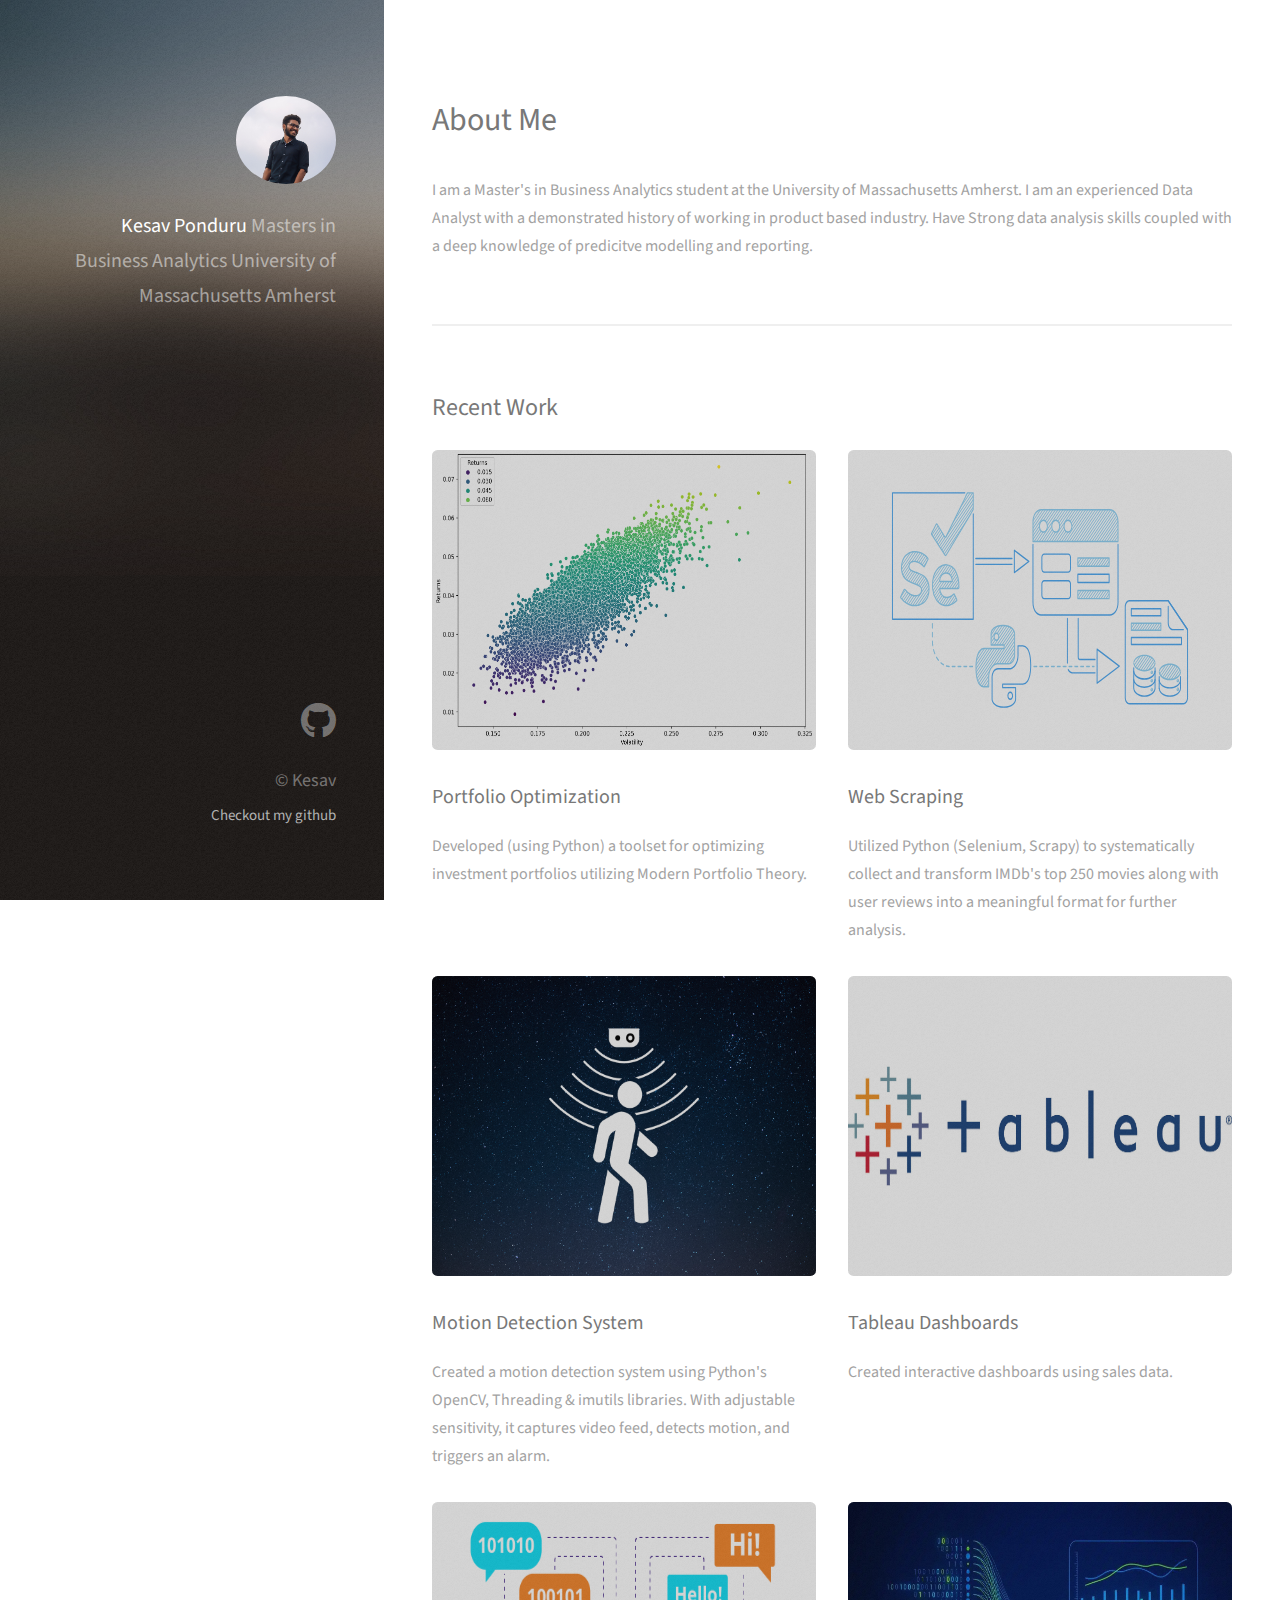
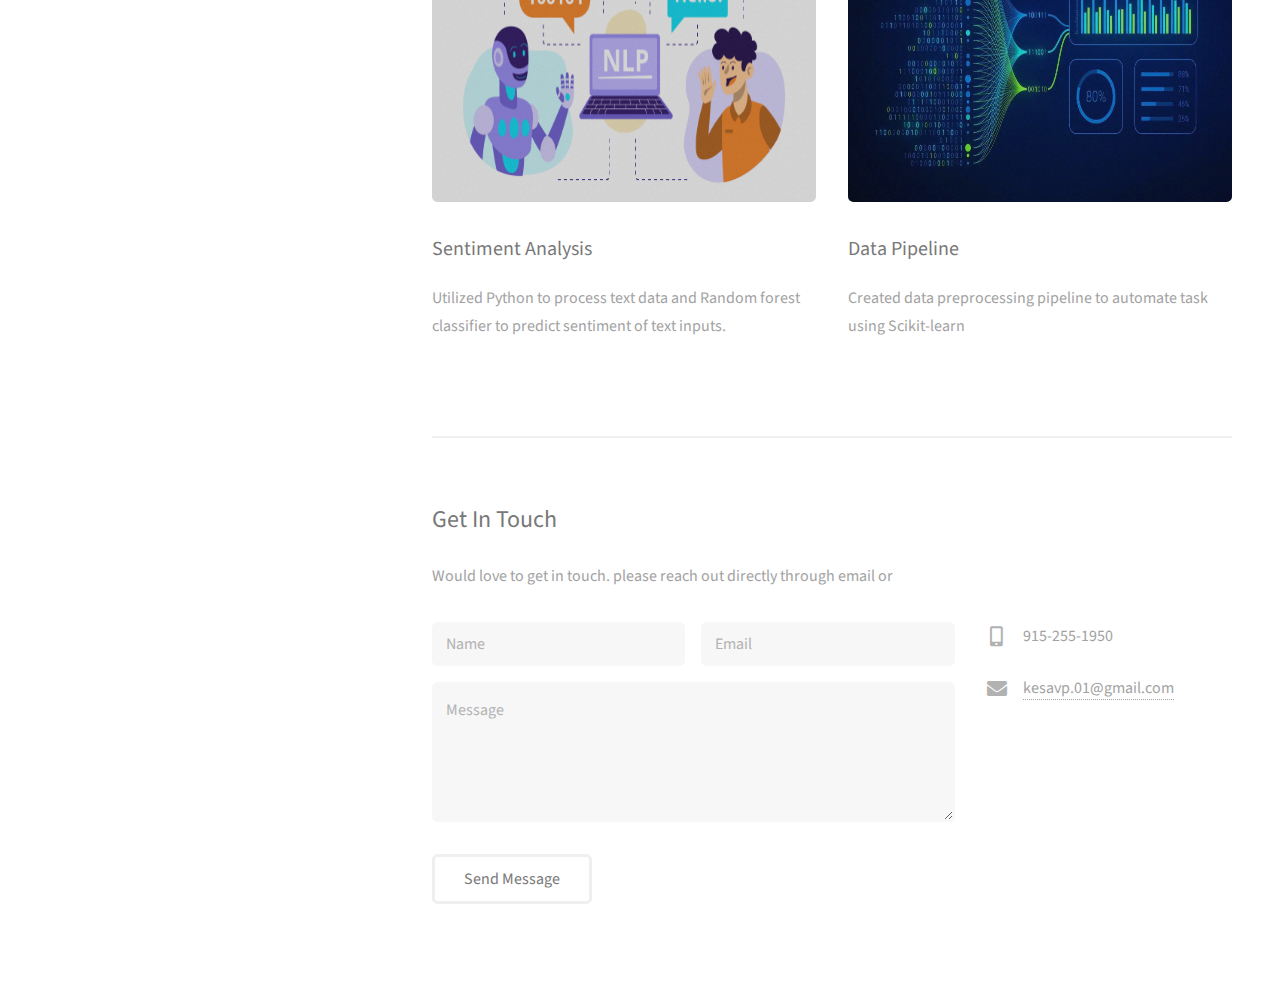
==== index.html @ 70201220 "Add files via upload" ====
<!DOCTYPE HTML>

<html>
	<head>
		<title>Kesav Ponduru</title>
		<meta charset="utf-8" />
		<meta name="viewport" content="width=device-width, initial-scale=1, user-scalable=no" />
		<link rel="stylesheet" href="assets/css/main.css" />
	</head>
	<body class="is-preload">

			<header id="header">
				<div class="inner">
					<a href="#" class="image avatar"><img src="images/Me.jpg" alt="" /></a>
					<h1><strong>Kesav Ponduru</strong> <br/> Masters in Business Analytics <br />
					University of Massachusetts Amherst<br />
					</h1>
				</div>
			</header>

			<div id="main">

					<section id="one">
						<header class="major">
							<h2>About Me</h2>
						</header>
						<p>I am a Master's in Business Analytics student at the University of Massachusetts Amherst. I am an experienced Data Analyst with a demonstrated history of working in product based industry. Have Strong data analysis skills coupled with a deep knowledge of predicitve modelling and reporting.</p>
					</section>

				<!-- Two -->
					<section id="two">
						<h2>Recent Work</h2>
						<div class="row">
							<article class="col-6 col-12-xsmall">
								<a href="https://github.com/KesavP-01/Portfolio-Optimization" class="image fit thumb"><img src="images/MPT.png" alt="" style="height: 300px;" /></a>
								<h3>Portfolio Optimization</h3>
								<p>Developed (using Python) a toolset for optimizing investment portfolios utilizing Modern Portfolio Theory.</p>
							</article>
							<article class="col-6 col-12-xsmall">
								<a href="https://github.com/KesavP-01/Web-Scrapper" class="image fit thumb"><img src="images/web-scraping-with-selenium-and-python_banner_light.svg" alt="" style="height: 300px;"/></a>
								<h3>Web Scraping</h3>
								<p>Utilized Python (Selenium, Scrapy) to systematically collect and transform IMDb's top 250 movies along with user reviews into a meaningful format for further analysis. </p>
							</article>
							<article class="col-6 col-12-xsmall">
								<a href="https://github.com/KesavP-01/Motion-Detection/tree/main" class="image fit thumb"><img src="images/motion.jpg" alt="" style="height: 300px;" /></a>
								<h3>Motion Detection System</h3>
								<p>Created a motion detection system using Python's OpenCV, Threading & imutils libraries. With adjustable sensitivity, it captures video feed, detects motion, and triggers an alarm. </p>
							</article>
							<article class="col-6 col-12-xsmall">
								<a href="images/fulls/04.jpg" class="image fit thumb"><img src="images/Tab.jpg" alt="" style="height: 300px;" /></a>
								<h3>Tableau Dashboards</h3>
								<p>Created interactive dashboards using sales data.</p>
							</article>
							<article class="col-6 col-12-xsmall">
								<a href="https://github.com/KesavP-01/NLP/tree/main" class="image fit thumb"><img src="images/NLP.png" alt="" style="height: 300px;" /></a>
								<h3>Sentiment Analysis</h3>
								<p>Utilized Python to process text data and Random forest classifier to predict sentiment of text inputs.</p>
							</article>
							<article class="col-6 col-12-xsmall">
								<a href="images/fulls/06.jpg" class="image fit thumb"><img src="images/dp.webp" alt="" style="height: 300px;" /></a>
								<h3>Data Pipeline</h3>
								<p>Created data preprocessing pipeline to automate task using Scikit-learn</p>
							</article>
						</div>
					</section>

				<!-- Three -->
					<section id="three">
						<h2>Get In Touch</h2>
						<p>Would love to get in touch. please reach out directly through email or </p>
						<div class="row">
							<div class="col-8 col-12-small">
								<form method="post" action="#">
									<div class="row gtr-uniform gtr-50">
										<div class="col-6 col-12-xsmall"><input type="text" name="name" id="name" placeholder="Name" /></div>
										<div class="col-6 col-12-xsmall"><input type="email" name="email" id="email" placeholder="Email" /></div>
										<div class="col-12"><textarea name="message" id="message" placeholder="Message" rows="4"></textarea></div>
									</div>
								</form>
								<ul class="actions">
									<li><input type="submit" value="Send Message" /></li>
								</ul>
							</div>
							<div class="col-4 col-12-small">
								<ul class="labeled-icons">
									<li>
										<h3 class="icon solid fa-mobile-alt"><span class="label">Phone</span></h3>
										915-255-1950
									</li>
									<li>
										<h3 class="icon solid fa-envelope"><span class="label">Email</span></h3>
										<a href="mailto:kesavp.01@gmail.com">kesavp.01@gmail.com</a>
									</li>
								</ul>
							</div>
						</div>
					</section>
			</div>

			<footer id="footer">
				<div class="inner">
					<ul class="icons">
						<li><a href="https://github.com/KesavP-01" class="icon brands fa-github" style="font-size: x-large;"><span class="label">Github</span></a></li>
					</ul>
					<ul class="copyright" style="font-size: large;">
						<li>&copy; Kesav</li>
					</ul>
					<p style="font-size: 15px;">Checkout my github</p>
				</div>
			</footer>

			<script src="assets/js/jquery.min.js"></script>
			<script src="assets/js/jquery.poptrox.min.js"></script>
			<script src="assets/js/browser.min.js"></script>
			<script src="assets/js/breakpoints.min.js"></script>
			<script src="assets/js/util.js"></script>
			<script src="assets/js/main.js"></script>

	</body>
</html>
---- assets/css/main.css ----
@import url("fontawesome-all.min.css");
@import url("https://fonts.googleapis.com/css?family=Source+Sans+Pro:400,400italic");

/*
	Strata by HTML5 UP
	html5up.net | @ajlkn
	Free for personal and commercial use under the CCA 3.0 license (html5up.net/license)
*/

html, body, div, span, applet, object,
iframe, h1, h2, h3, h4, h5, h6, p, blockquote,
pre, a, abbr, acronym, address, big, cite,
code, del, dfn, em, img, ins, kbd, q, s, samp,
small, strike, strong, sub, sup, tt, var, b,
u, i, center, dl, dt, dd, ol, ul, li, fieldset,
form, label, legend, table, caption, tbody,
tfoot, thead, tr, th, td, article, aside,
canvas, details, embed, figure, figcaption,
footer, header, hgroup, menu, nav, output, ruby,
section, summary, time, mark, audio, video {
	margin: 0;
	padding: 0;
	border: 0;
	font-size: 100%;
	font: inherit;
	vertical-align: baseline;}

article, aside, details, figcaption, figure,
footer, header, hgroup, menu, nav, section {
	display: block;}

body {
	line-height: 1;
}

ol, ul {
	list-style: none;
}

blockquote, q {
	quotes: none;
}

	blockquote:before, blockquote:after, q:before, q:after {
		content: '';
		content: none;
	}

table {
	border-collapse: collapse;
	border-spacing: 0;
}

body {
	-webkit-text-size-adjust: none;
}

mark {
	background-color: transparent;
	color: inherit;
}

input::-moz-focus-inner {
	border: 0;
	padding: 0;
}

input, select, textarea {
	-moz-appearance: none;
	-webkit-appearance: none;
	-ms-appearance: none;
	appearance: none;
}

/* Basic */

	html {
		box-sizing: border-box;
	}

	*, *:before, *:after {
		box-sizing: inherit;
	}

	body {
		background: #fff;
	}

		body.is-preload *, body.is-preload *:before, body.is-preload *:after {
			-moz-animation: none !important;
			-webkit-animation: none !important;
			-ms-animation: none !important;
			animation: none !important;
			-moz-transition: none !important;
			-webkit-transition: none !important;
			-ms-transition: none !important;
			transition: none !important;
		}

	body, input, select, textarea {
		color: #a2a2a2;
		font-family: "Source Sans Pro", Helvetica, sans-serif;
		font-size: 16pt;
		font-weight: 400;
		line-height: 1.75em;
	}

	a {
		-moz-transition: color 0.2s ease-in-out, border-color 0.2s ease-in-out;
		-webkit-transition: color 0.2s ease-in-out, border-color 0.2s ease-in-out;
		-ms-transition: color 0.2s ease-in-out, border-color 0.2s ease-in-out;
		transition: color 0.2s ease-in-out, border-color 0.2s ease-in-out;
		border-bottom: dotted 1px;
		color: #49bf9d;
		text-decoration: none;
	}

		a:hover {
			border-bottom-color: transparent;
			color: #49bf9d !important;
			text-decoration: none;
		}

	strong, b {
		color: #787878;
		font-weight: 400;
	}

	em, i {
		font-style: italic;
	}

	p {
		margin: 0 0 2em 0;
	}

	h1, h2, h3, h4, h5, h6 {
		color: #787878;
		font-weight: 400;
		line-height: 1em;
		margin: 0 0 1em 0;
	}

		h1 a, h2 a, h3 a, h4 a, h5 a, h6 a {
			color: inherit;
			text-decoration: none;
		}

	h1 {
		font-size: 2em;
		line-height: 1.5em;
	}

	h2 {
		font-size: 1.5em;
		line-height: 1.5em;
	}

	h3 {
		font-size: 1.25em;
		line-height: 1.5em;
	}

	h4 {
		font-size: 1.1em;
		line-height: 1.5em;
	}

	h5 {
		font-size: 0.9em;
		line-height: 1.5em;
	}

	h6 {
		font-size: 0.7em;
		line-height: 1.5em;
	}

	sub {
		font-size: 0.8em;
		position: relative;
		top: 0.5em;
	}

	sup {
		font-size: 0.8em;
		position: relative;
		top: -0.5em;
	}

	hr {
		border: 0;
		border-bottom: solid 2px #efefef;
		margin: 2em 0;
	}

		hr.major {
			margin: 3em 0;
		}

	blockquote {
		border-left: solid 6px #efefef;
		font-style: italic;
		margin: 0 0 2em 0;
		padding: 0.5em 0 0.5em 1.5em;
	}

	code {
		background: #f7f7f7;
		border-radius: 0.35em;
		border: solid 2px #efefef;
		font-family: "Courier New", monospace;
		font-size: 0.9em;
		margin: 0 0.25em;
		padding: 0.25em 0.65em;
	}

	pre {
		-webkit-overflow-scrolling: touch;
		font-family: "Courier New", monospace;
		font-size: 0.9em;
		margin: 0 0 2em 0;
	}

		pre code {
			display: block;
			line-height: 1.75em;
			padding: 1em 1.5em;
			overflow-x: auto;
		}

	.align-left {
		text-align: left;
	}

	.align-center {
		text-align: center;
	}

	.align-right {
		text-align: right;
	}

/* Container */

	.container {
		margin: 0 auto;
		max-width: calc(100% - 4em);
		width: 100%;
	}

		.container.xsmall {
			width: 25%;
		}

		.container.small {
			width: 50%;
		}

		.container.medium {
			width: 75%;
		}

		.container.large {
			width: 125%;
		}

		.container.xlarge {
			width: 150%;
		}

		.container.max {
			width: 100%;
		}

		@media screen and (max-width: 980px) {

			.container {
				width: 100% !important;
				max-width: 100% !important;
			}

		}

		@media screen and (max-width: 480px) {

			.container {
				max-width: calc(100% - 3em);
			}

		}

/* Row */

	.row {
		display: flex;
		flex-wrap: wrap;
		box-sizing: border-box;
		align-items: stretch;
	}

		.row > * {
			box-sizing: border-box;
		}

		.row.gtr-uniform > * > :last-child {
			margin-bottom: 0;
		}

		.row.aln-left {
			justify-content: flex-start;
		}

		.row.aln-center {
			justify-content: center;
		}

		.row.aln-right {
			justify-content: flex-end;
		}

		.row.aln-top {
			align-items: flex-start;
		}

		.row.aln-middle {
			align-items: center;
		}

		.row.aln-bottom {
			align-items: flex-end;
		}

		.row > .imp {
			order: -1;
		}

		.row > .col-1 {
			width: 8.33333%;
		}

		.row > .off-1 {
			margin-left: 8.33333%;
		}

		.row > .col-2 {
			width: 16.66667%;
		}

		.row > .off-2 {
			margin-left: 16.66667%;
		}

		.row > .col-3 {
			width: 25%;
		}

		.row > .off-3 {
			margin-left: 25%;
		}

		.row > .col-4 {
			width: 33.33333%;
		}

		.row > .off-4 {
			margin-left: 33.33333%;
		}

		.row > .col-5 {
			width: 41.66667%;
		}

		.row > .off-5 {
			margin-left: 41.66667%;
		}

		.row > .col-6 {
			width: 50%;
		}

		.row > .off-6 {
			margin-left: 50%;
		}

		.row > .col-7 {
			width: 58.33333%;
		}

		.row > .off-7 {
			margin-left: 58.33333%;
		}

		.row > .col-8 {
			width: 66.66667%;
		}

		.row > .off-8 {
			margin-left: 66.66667%;
		}

		.row > .col-9 {
			width: 75%;
		}

		.row > .off-9 {
			margin-left: 75%;
		}

		.row > .col-10 {
			width: 83.33333%;
		}

		.row > .off-10 {
			margin-left: 83.33333%;
		}

		.row > .col-11 {
			width: 91.66667%;
		}

		.row > .off-11 {
			margin-left: 91.66667%;
		}

		.row > .col-12 {
			width: 100%;
		}

		.row > .off-12 {
			margin-left: 100%;
		}

		.row.gtr-0 {
			margin-top: 0;
			margin-left: 0em;
		}

			.row.gtr-0 > * {
				padding: 0 0 0 0em;
			}

			.row.gtr-0.gtr-uniform {
				margin-top: 0em;
			}

				.row.gtr-0.gtr-uniform > * {
					padding-top: 0em;
				}

		.row.gtr-25 {
			margin-top: 0;
			margin-left: -0.625em;
		}

			.row.gtr-25 > * {
				padding: 0 0 0 0.625em;
			}

			.row.gtr-25.gtr-uniform {
				margin-top: -0.625em;
			}

				.row.gtr-25.gtr-uniform > * {
					padding-top: 0.625em;
				}

		.row.gtr-50 {
			margin-top: 0;
			margin-left: -1.25em;
		}

			.row.gtr-50 > * {
				padding: 0 0 0 1.25em;
			}

			.row.gtr-50.gtr-uniform {
				margin-top: -1.25em;
			}

				.row.gtr-50.gtr-uniform > * {
					padding-top: 1.25em;
				}

		.row {
			margin-top: 0;
			margin-left: -2.5em;
		}

			.row > * {
				padding: 0 0 0 2.5em;
			}

			.row.gtr-uniform {
				margin-top: -2.5em;
			}

				.row.gtr-uniform > * {
					padding-top: 2.5em;
				}

		.row.gtr-150 {
			margin-top: 0;
			margin-left: -3.75em;
		}

			.row.gtr-150 > * {
				padding: 0 0 0 3.75em;
			}

			.row.gtr-150.gtr-uniform {
				margin-top: -3.75em;
			}

				.row.gtr-150.gtr-uniform > * {
					padding-top: 3.75em;
				}

		.row.gtr-200 {
			margin-top: 0;
			margin-left: -5em;
		}

			.row.gtr-200 > * {
				padding: 0 0 0 5em;
			}

			.row.gtr-200.gtr-uniform {
				margin-top: -5em;
			}

				.row.gtr-200.gtr-uniform > * {
					padding-top: 5em;
				}

		@media screen and (max-width: 1800px) {

			.row {
				display: flex;
				flex-wrap: wrap;
				box-sizing: border-box;
				align-items: stretch;
			}

				.row > * {
					box-sizing: border-box;
				}

				.row.gtr-uniform > * > :last-child {
					margin-bottom: 0;
				}

				.row.aln-left {
					justify-content: flex-start;
				}

				.row.aln-center {
					justify-content: center;
				}

				.row.aln-right {
					justify-content: flex-end;
				}

				.row.aln-top {
					align-items: flex-start;
				}

				.row.aln-middle {
					align-items: center;
				}

				.row.aln-bottom {
					align-items: flex-end;
				}

				.row > .imp-xlarge {
					order: -1;
				}

				.row > .col-1-xlarge {
					width: 8.33333%;
				}

				.row > .off-1-xlarge {
					margin-left: 8.33333%;
				}

				.row > .col-2-xlarge {
					width: 16.66667%;
				}

				.row > .off-2-xlarge {
					margin-left: 16.66667%;
				}

				.row > .col-3-xlarge {
					width: 25%;
				}

				.row > .off-3-xlarge {
					margin-left: 25%;
				}

				.row > .col-4-xlarge {
					width: 33.33333%;
				}

				.row > .off-4-xlarge {
					margin-left: 33.33333%;
				}

				.row > .col-5-xlarge {
					width: 41.66667%;
				}

				.row > .off-5-xlarge {
					margin-left: 41.66667%;
				}

				.row > .col-6-xlarge {
					width: 50%;
				}

				.row > .off-6-xlarge {
					margin-left: 50%;
				}

				.row > .col-7-xlarge {
					width: 58.33333%;
				}

				.row > .off-7-xlarge {
					margin-left: 58.33333%;
				}

				.row > .col-8-xlarge {
					width: 66.66667%;
				}

				.row > .off-8-xlarge {
					margin-left: 66.66667%;
				}

				.row > .col-9-xlarge {
					width: 75%;
				}

				.row > .off-9-xlarge {
					margin-left: 75%;
				}

				.row > .col-10-xlarge {
					width: 83.33333%;
				}

				.row > .off-10-xlarge {
					margin-left: 83.33333%;
				}

				.row > .col-11-xlarge {
					width: 91.66667%;
				}

				.row > .off-11-xlarge {
					margin-left: 91.66667%;
				}

				.row > .col-12-xlarge {
					width: 100%;
				}

				.row > .off-12-xlarge {
					margin-left: 100%;
				}

				.row.gtr-0 {
					margin-top: 0;
					margin-left: 0em;
				}

					.row.gtr-0 > * {
						padding: 0 0 0 0em;
					}

					.row.gtr-0.gtr-uniform {
						margin-top: 0em;
					}

						.row.gtr-0.gtr-uniform > * {
							padding-top: 0em;
						}

				.row.gtr-25 {
					margin-top: 0;
					margin-left: -0.625em;
				}

					.row.gtr-25 > * {
						padding: 0 0 0 0.625em;
					}

					.row.gtr-25.gtr-uniform {
						margin-top: -0.625em;
					}

						.row.gtr-25.gtr-uniform > * {
							padding-top: 0.625em;
						}

				.row.gtr-50 {
					margin-top: 0;
					margin-left: -1.25em;
				}

					.row.gtr-50 > * {
						padding: 0 0 0 1.25em;
					}

					.row.gtr-50.gtr-uniform {
						margin-top: -1.25em;
					}

						.row.gtr-50.gtr-uniform > * {
							padding-top: 1.25em;
						}

				.row {
					margin-top: 0;
					margin-left: -2.5em;
				}

					.row > * {
						padding: 0 0 0 2.5em;
					}

					.row.gtr-uniform {
						margin-top: -2.5em;
					}

						.row.gtr-uniform > * {
							padding-top: 2.5em;
						}

				.row.gtr-150 {
					margin-top: 0;
					margin-left: -3.75em;
				}

					.row.gtr-150 > * {
						padding: 0 0 0 3.75em;
					}

					.row.gtr-150.gtr-uniform {
						margin-top: -3.75em;
					}

						.row.gtr-150.gtr-uniform > * {
							padding-top: 3.75em;
						}

				.row.gtr-200 {
					margin-top: 0;
					margin-left: -5em;
				}

					.row.gtr-200 > * {
						padding: 0 0 0 5em;
					}

					.row.gtr-200.gtr-uniform {
						margin-top: -5em;
					}

						.row.gtr-200.gtr-uniform > * {
							padding-top: 5em;
						}

		}

		@media screen and (max-width: 1280px) {

			.row {
				display: flex;
				flex-wrap: wrap;
				box-sizing: border-box;
				align-items: stretch;
			}

				.row > * {
					box-sizing: border-box;
				}

				.row.gtr-uniform > * > :last-child {
					margin-bottom: 0;
				}

				.row.aln-left {
					justify-content: flex-start;
				}

				.row.aln-center {
					justify-content: center;
				}

				.row.aln-right {
					justify-content: flex-end;
				}

				.row.aln-top {
					align-items: flex-start;
				}

				.row.aln-middle {
					align-items: center;
				}

				.row.aln-bottom {
					align-items: flex-end;
				}

				.row > .imp-large {
					order: -1;
				}

				.row > .col-1-large {
					width: 8.33333%;
				}

				.row > .off-1-large {
					margin-left: 8.33333%;
				}

				.row > .col-2-large {
					width: 16.66667%;
				}

				.row > .off-2-large {
					margin-left: 16.66667%;
				}

				.row > .col-3-large {
					width: 25%;
				}

				.row > .off-3-large {
					margin-left: 25%;
				}

				.row > .col-4-large {
					width: 33.33333%;
				}

				.row > .off-4-large {
					margin-left: 33.33333%;
				}

				.row > .col-5-large {
					width: 41.66667%;
				}

				.row > .off-5-large {
					margin-left: 41.66667%;
				}

				.row > .col-6-large {
					width: 50%;
				}

				.row > .off-6-large {
					margin-left: 50%;
				}

				.row > .col-7-large {
					width: 58.33333%;
				}

				.row > .off-7-large {
					margin-left: 58.33333%;
				}

				.row > .col-8-large {
					width: 66.66667%;
				}

				.row > .off-8-large {
					margin-left: 66.66667%;
				}

				.row > .col-9-large {
					width: 75%;
				}

				.row > .off-9-large {
					margin-left: 75%;
				}

				.row > .col-10-large {
					width: 83.33333%;
				}

				.row > .off-10-large {
					margin-left: 83.33333%;
				}

				.row > .col-11-large {
					width: 91.66667%;
				}

				.row > .off-11-large {
					margin-left: 91.66667%;
				}

				.row > .col-12-large {
					width: 100%;
				}

				.row > .off-12-large {
					margin-left: 100%;
				}

				.row.gtr-0 {
					margin-top: 0;
					margin-left: 0em;
				}

					.row.gtr-0 > * {
						padding: 0 0 0 0em;
					}

					.row.gtr-0.gtr-uniform {
						margin-top: 0em;
					}

						.row.gtr-0.gtr-uniform > * {
							padding-top: 0em;
						}

				.row.gtr-25 {
					margin-top: 0;
					margin-left: -0.5em;
				}

					.row.gtr-25 > * {
						padding: 0 0 0 0.5em;
					}

					.row.gtr-25.gtr-uniform {
						margin-top: -0.5em;
					}

						.row.gtr-25.gtr-uniform > * {
							padding-top: 0.5em;
						}

				.row.gtr-50 {
					margin-top: 0;
					margin-left: -1em;
				}

					.row.gtr-50 > * {
						padding: 0 0 0 1em;
					}

					.row.gtr-50.gtr-uniform {
						margin-top: -1em;
					}

						.row.gtr-50.gtr-uniform > * {
							padding-top: 1em;
						}

				.row {
					margin-top: 0;
					margin-left: -2em;
				}

					.row > * {
						padding: 0 0 0 2em;
					}

					.row.gtr-uniform {
						margin-top: -2em;
					}

						.row.gtr-uniform > * {
							padding-top: 2em;
						}

				.row.gtr-150 {
					margin-top: 0;
					margin-left: -3em;
				}

					.row.gtr-150 > * {
						padding: 0 0 0 3em;
					}

					.row.gtr-150.gtr-uniform {
						margin-top: -3em;
					}

						.row.gtr-150.gtr-uniform > * {
							padding-top: 3em;
						}

				.row.gtr-200 {
					margin-top: 0;
					margin-left: -4em;
				}

					.row.gtr-200 > * {
						padding: 0 0 0 4em;
					}

					.row.gtr-200.gtr-uniform {
						margin-top: -4em;
					}

						.row.gtr-200.gtr-uniform > * {
							padding-top: 4em;
						}

		}

		@media screen and (max-width: 980px) {

			.row {
				display: flex;
				flex-wrap: wrap;
				box-sizing: border-box;
				align-items: stretch;
			}

				.row > * {
					box-sizing: border-box;
				}

				.row.gtr-uniform > * > :last-child {
					margin-bottom: 0;
				}

				.row.aln-left {
					justify-content: flex-start;
				}

				.row.aln-center {
					justify-content: center;
				}

				.row.aln-right {
					justify-content: flex-end;
				}

				.row.aln-top {
					align-items: flex-start;
				}

				.row.aln-middle {
					align-items: center;
				}

				.row.aln-bottom {
					align-items: flex-end;
				}

				.row > .imp-medium {
					order: -1;
				}

				.row > .col-1-medium {
					width: 8.33333%;
				}

				.row > .off-1-medium {
					margin-left: 8.33333%;
				}

				.row > .col-2-medium {
					width: 16.66667%;
				}

				.row > .off-2-medium {
					margin-left: 16.66667%;
				}

				.row > .col-3-medium {
					width: 25%;
				}

				.row > .off-3-medium {
					margin-left: 25%;
				}

				.row > .col-4-medium {
					width: 33.33333%;
				}

				.row > .off-4-medium {
					margin-left: 33.33333%;
				}

				.row > .col-5-medium {
					width: 41.66667%;
				}

				.row > .off-5-medium {
					margin-left: 41.66667%;
				}

				.row > .col-6-medium {
					width: 50%;
				}

				.row > .off-6-medium {
					margin-left: 50%;
				}

				.row > .col-7-medium {
					width: 58.33333%;
				}

				.row > .off-7-medium {
					margin-left: 58.33333%;
				}

				.row > .col-8-medium {
					width: 66.66667%;
				}

				.row > .off-8-medium {
					margin-left: 66.66667%;
				}

				.row > .col-9-medium {
					width: 75%;
				}

				.row > .off-9-medium {
					margin-left: 75%;
				}

				.row > .col-10-medium {
					width: 83.33333%;
				}

				.row > .off-10-medium {
					margin-left: 83.33333%;
				}

				.row > .col-11-medium {
					width: 91.66667%;
				}

				.row > .off-11-medium {
					margin-left: 91.66667%;
				}

				.row > .col-12-medium {
					width: 100%;
				}

				.row > .off-12-medium {
					margin-left: 100%;
				}

				.row.gtr-0 {
					margin-top: 0;
					margin-left: 0em;
				}

					.row.gtr-0 > * {
						padding: 0 0 0 0em;
					}

					.row.gtr-0.gtr-uniform {
						margin-top: 0em;
					}

						.row.gtr-0.gtr-uniform > * {
							padding-top: 0em;
						}

				.row.gtr-25 {
					margin-top: 0;
					margin-left: -0.5em;
				}

					.row.gtr-25 > * {
						padding: 0 0 0 0.5em;
					}

					.row.gtr-25.gtr-uniform {
						margin-top: -0.5em;
					}

						.row.gtr-25.gtr-uniform > * {
							padding-top: 0.5em;
						}

				.row.gtr-50 {
					margin-top: 0;
					margin-left: -1em;
				}

					.row.gtr-50 > * {
						padding: 0 0 0 1em;
					}

					.row.gtr-50.gtr-uniform {
						margin-top: -1em;
					}

						.row.gtr-50.gtr-uniform > * {
							padding-top: 1em;
						}

				.row {
					margin-top: 0;
					margin-left: -2em;
				}

					.row > * {
						padding: 0 0 0 2em;
					}

					.row.gtr-uniform {
						margin-top: -2em;
					}

						.row.gtr-uniform > * {
							padding-top: 2em;
						}

				.row.gtr-150 {
					margin-top: 0;
					margin-left: -3em;
				}

					.row.gtr-150 > * {
						padding: 0 0 0 3em;
					}

					.row.gtr-150.gtr-uniform {
						margin-top: -3em;
					}

						.row.gtr-150.gtr-uniform > * {
							padding-top: 3em;
						}

				.row.gtr-200 {
					margin-top: 0;
					margin-left: -4em;
				}

					.row.gtr-200 > * {
						padding: 0 0 0 4em;
					}

					.row.gtr-200.gtr-uniform {
						margin-top: -4em;
					}

						.row.gtr-200.gtr-uniform > * {
							padding-top: 4em;
						}

		}

		@media screen and (max-width: 736px) {

			.row {
				display: flex;
				flex-wrap: wrap;
				box-sizing: border-box;
				align-items: stretch;
			}

				.row > * {
					box-sizing: border-box;
				}

				.row.gtr-uniform > * > :last-child {
					margin-bottom: 0;
				}

				.row.aln-left {
					justify-content: flex-start;
				}

				.row.aln-center {
					justify-content: center;
				}

				.row.aln-right {
					justify-content: flex-end;
				}

				.row.aln-top {
					align-items: flex-start;
				}

				.row.aln-middle {
					align-items: center;
				}

				.row.aln-bottom {
					align-items: flex-end;
				}

				.row > .imp-small {
					order: -1;
				}

				.row > .col-1-small {
					width: 8.33333%;
				}

				.row > .off-1-small {
					margin-left: 8.33333%;
				}

				.row > .col-2-small {
					width: 16.66667%;
				}

				.row > .off-2-small {
					margin-left: 16.66667%;
				}

				.row > .col-3-small {
					width: 25%;
				}

				.row > .off-3-small {
					margin-left: 25%;
				}

				.row > .col-4-small {
					width: 33.33333%;
				}

				.row > .off-4-small {
					margin-left: 33.33333%;
				}

				.row > .col-5-small {
					width: 41.66667%;
				}

				.row > .off-5-small {
					margin-left: 41.66667%;
				}

				.row > .col-6-small {
					width: 50%;
				}

				.row > .off-6-small {
					margin-left: 50%;
				}

				.row > .col-7-small {
					width: 58.33333%;
				}

				.row > .off-7-small {
					margin-left: 58.33333%;
				}

				.row > .col-8-small {
					width: 66.66667%;
				}

				.row > .off-8-small {
					margin-left: 66.66667%;
				}

				.row > .col-9-small {
					width: 75%;
				}

				.row > .off-9-small {
					margin-left: 75%;
				}

				.row > .col-10-small {
					width: 83.33333%;
				}

				.row > .off-10-small {
					margin-left: 83.33333%;
				}

				.row > .col-11-small {
					width: 91.66667%;
				}

				.row > .off-11-small {
					margin-left: 91.66667%;
				}

				.row > .col-12-small {
					width: 100%;
				}

				.row > .off-12-small {
					margin-left: 100%;
				}

				.row.gtr-0 {
					margin-top: 0;
					margin-left: 0em;
				}

					.row.gtr-0 > * {
						padding: 0 0 0 0em;
					}

					.row.gtr-0.gtr-uniform {
						margin-top: 0em;
					}

						.row.gtr-0.gtr-uniform > * {
							padding-top: 0em;
						}

				.row.gtr-25 {
					margin-top: 0;
					margin-left: -0.375em;
				}

					.row.gtr-25 > * {
						padding: 0 0 0 0.375em;
					}

					.row.gtr-25.gtr-uniform {
						margin-top: -0.375em;
					}

						.row.gtr-25.gtr-uniform > * {
							padding-top: 0.375em;
						}

				.row.gtr-50 {
					margin-top: 0;
					margin-left: -0.75em;
				}

					.row.gtr-50 > * {
						padding: 0 0 0 0.75em;
					}

					.row.gtr-50.gtr-uniform {
						margin-top: -0.75em;
					}

						.row.gtr-50.gtr-uniform > * {
							padding-top: 0.75em;
						}

				.row {
					margin-top: 0;
					margin-left: -1.5em;
				}

					.row > * {
						padding: 0 0 0 1.5em;
					}

					.row.gtr-uniform {
						margin-top: -1.5em;
					}

						.row.gtr-uniform > * {
							padding-top: 1.5em;
						}

				.row.gtr-150 {
					margin-top: 0;
					margin-left: -2.25em;
				}

					.row.gtr-150 > * {
						padding: 0 0 0 2.25em;
					}

					.row.gtr-150.gtr-uniform {
						margin-top: -2.25em;
					}

						.row.gtr-150.gtr-uniform > * {
							padding-top: 2.25em;
						}

				.row.gtr-200 {
					margin-top: 0;
					margin-left: -3em;
				}

					.row.gtr-200 > * {
						padding: 0 0 0 3em;
					}

					.row.gtr-200.gtr-uniform {
						margin-top: -3em;
					}

						.row.gtr-200.gtr-uniform > * {
							padding-top: 3em;
						}

		}

		@media screen and (max-width: 480px) {

			.row {
				display: flex;
				flex-wrap: wrap;
				box-sizing: border-box;
				align-items: stretch;
			}

				.row > * {
					box-sizing: border-box;
				}

				.row.gtr-uniform > * > :last-child {
					margin-bottom: 0;
				}

				.row.aln-left {
					justify-content: flex-start;
				}

				.row.aln-center {
					justify-content: center;
				}

				.row.aln-right {
					justify-content: flex-end;
				}

				.row.aln-top {
					align-items: flex-start;
				}

				.row.aln-middle {
					align-items: center;
				}

				.row.aln-bottom {
					align-items: flex-end;
				}

				.row > .imp-xsmall {
					order: -1;
				}

				.row > .col-1-xsmall {
					width: 8.33333%;
				}

				.row > .off-1-xsmall {
					margin-left: 8.33333%;
				}

				.row > .col-2-xsmall {
					width: 16.66667%;
				}

				.row > .off-2-xsmall {
					margin-left: 16.66667%;
				}

				.row > .col-3-xsmall {
					width: 25%;
				}

				.row > .off-3-xsmall {
					margin-left: 25%;
				}

				.row > .col-4-xsmall {
					width: 33.33333%;
				}

				.row > .off-4-xsmall {
					margin-left: 33.33333%;
				}

				.row > .col-5-xsmall {
					width: 41.66667%;
				}

				.row > .off-5-xsmall {
					margin-left: 41.66667%;
				}

				.row > .col-6-xsmall {
					width: 50%;
				}

				.row > .off-6-xsmall {
					margin-left: 50%;
				}

				.row > .col-7-xsmall {
					width: 58.33333%;
				}

				.row > .off-7-xsmall {
					margin-left: 58.33333%;
				}

				.row > .col-8-xsmall {
					width: 66.66667%;
				}

				.row > .off-8-xsmall {
					margin-left: 66.66667%;
				}

				.row > .col-9-xsmall {
					width: 75%;
				}

				.row > .off-9-xsmall {
					margin-left: 75%;
				}

				.row > .col-10-xsmall {
					width: 83.33333%;
				}

				.row > .off-10-xsmall {
					margin-left: 83.33333%;
				}

				.row > .col-11-xsmall {
					width: 91.66667%;
				}

				.row > .off-11-xsmall {
					margin-left: 91.66667%;
				}

				.row > .col-12-xsmall {
					width: 100%;
				}

				.row > .off-12-xsmall {
					margin-left: 100%;
				}

				.row.gtr-0 {
					margin-top: 0;
					margin-left: 0em;
				}

					.row.gtr-0 > * {
						padding: 0 0 0 0em;
					}

					.row.gtr-0.gtr-uniform {
						margin-top: 0em;
					}

						.row.gtr-0.gtr-uniform > * {
							padding-top: 0em;
						}

				.row.gtr-25 {
					margin-top: 0;
					margin-left: -0.375em;
				}

					.row.gtr-25 > * {
						padding: 0 0 0 0.375em;
					}

					.row.gtr-25.gtr-uniform {
						margin-top: -0.375em;
					}

						.row.gtr-25.gtr-uniform > * {
							padding-top: 0.375em;
						}

				.row.gtr-50 {
					margin-top: 0;
					margin-left: -0.75em;
				}

					.row.gtr-50 > * {
						padding: 0 0 0 0.75em;
					}

					.row.gtr-50.gtr-uniform {
						margin-top: -0.75em;
					}

						.row.gtr-50.gtr-uniform > * {
							padding-top: 0.75em;
						}

				.row {
					margin-top: 0;
					margin-left: -1.5em;
				}

					.row > * {
						padding: 0 0 0 1.5em;
					}

					.row.gtr-uniform {
						margin-top: -1.5em;
					}

						.row.gtr-uniform > * {
							padding-top: 1.5em;
						}

				.row.gtr-150 {
					margin-top: 0;
					margin-left: -2.25em;
				}

					.row.gtr-150 > * {
						padding: 0 0 0 2.25em;
					}

					.row.gtr-150.gtr-uniform {
						margin-top: -2.25em;
					}

						.row.gtr-150.gtr-uniform > * {
							padding-top: 2.25em;
						}

				.row.gtr-200 {
					margin-top: 0;
					margin-left: -3em;
				}

					.row.gtr-200 > * {
						padding: 0 0 0 3em;
					}

					.row.gtr-200.gtr-uniform {
						margin-top: -3em;
					}

						.row.gtr-200.gtr-uniform > * {
							padding-top: 3em;
						}

		}

/* Section/Article */

	section.special, article.special {
		text-align: center;
	}

	header p {
		color: #b2b2b2;
		position: relative;
		margin: 0 0 1.5em 0;
	}

	header h2 + p {
		font-size: 1.25em;
		margin-top: -1em;
		line-height: 1.5em;
	}

	header h3 + p {
		font-size: 1.1em;
		margin-top: -0.8em;
		line-height: 1.5em;
	}

	header h4 + p,
	header h5 + p,
	header h6 + p {
		font-size: 0.9em;
		margin-top: -0.6em;
		line-height: 1.5em;
	}

	header.major h2 {
		font-size: 2em;
	}

/* Form */

	form {
		margin: 0 0 2em 0;
	}

	label {
		color: #787878;
		display: block;
		font-size: 0.9em;
		font-weight: 400;
		margin: 0 0 1em 0;
	}

	input[type="text"],
	input[type="password"],
	input[type="email"],
	select,
	textarea {
		-moz-appearance: none;
		-webkit-appearance: none;
		-ms-appearance: none;
		appearance: none;
		background: #f7f7f7;
		border-radius: 0.35em;
		border: solid 2px transparent;
		color: inherit;
		display: block;
		outline: 0;
		padding: 0 0.75em;
		text-decoration: none;
		width: 100%;
	}

		input[type="text"]:invalid,
		input[type="password"]:invalid,
		input[type="email"]:invalid,
		select:invalid,
		textarea:invalid {
			box-shadow: none;
		}

		input[type="text"]:focus,
		input[type="password"]:focus,
		input[type="email"]:focus,
		select:focus,
		textarea:focus {
			border-color: #49bf9d;
		}

	select {
		background-image: url("data:image/svg+xml;charset=utf8,%3Csvg xmlns='http://www.w3.org/2000/svg' width='40' height='40' preserveAspectRatio='none' viewBox='0 0 40 40'%3E%3Cpath d='M9.4,12.3l10.4,10.4l10.4-10.4c0.2-0.2,0.5-0.4,0.9-0.4c0.3,0,0.6,0.1,0.9,0.4l3.3,3.3c0.2,0.2,0.4,0.5,0.4,0.9 c0,0.4-0.1,0.6-0.4,0.9L20.7,31.9c-0.2,0.2-0.5,0.4-0.9,0.4c-0.3,0-0.6-0.1-0.9-0.4L4.3,17.3c-0.2-0.2-0.4-0.5-0.4-0.9 c0-0.4,0.1-0.6,0.4-0.9l3.3-3.3c0.2-0.2,0.5-0.4,0.9-0.4S9.1,12.1,9.4,12.3z' fill='%23dfdfdf' /%3E%3C/svg%3E");
		background-size: 1.25rem;
		background-repeat: no-repeat;
		background-position: calc(100% - 1rem) center;
		height: 2.75em;
		padding-right: 2.75em;
		text-overflow: ellipsis;
	}

		select option {
			color: #787878;
			background: #fff;
		}

		select:focus::-ms-value {
			background-color: transparent;
		}

		select::-ms-expand {
			display: none;
		}

	input[type="text"],
	input[type="password"],
	input[type="email"],
	select {
		height: 2.75em;
	}

	textarea {
		padding: 0.75em;
	}

	input[type="checkbox"],
	input[type="radio"] {
		-moz-appearance: none;
		-webkit-appearance: none;
		-ms-appearance: none;
		appearance: none;
		display: block;
		float: left;
		margin-right: -2em;
		opacity: 0;
		width: 1em;
		z-index: -1;
	}

		input[type="checkbox"] + label,
		input[type="radio"] + label {
			text-decoration: none;
			color: #a2a2a2;
			cursor: pointer;
			display: inline-block;
			font-size: 1em;
			font-weight: 400;
			padding-left: 2.4em;
			padding-right: 0.75em;
			position: relative;
		}

			input[type="checkbox"] + label:before,
			input[type="radio"] + label:before {
				-moz-osx-font-smoothing: grayscale;
				-webkit-font-smoothing: antialiased;
				display: inline-block;
				font-style: normal;
				font-variant: normal;
				text-rendering: auto;
				line-height: 1;
				text-transform: none !important;
				font-family: 'Font Awesome 5 Free';
				font-weight: 900;
			}

			input[type="checkbox"] + label:before,
			input[type="radio"] + label:before {
				background: #f7f7f7;
				border-radius: 0.35em;
				border: solid 2px transparent;
				content: '';
				display: inline-block;
				font-size: 0.8em;
				height: 2.0625em;
				left: 0;
				line-height: 1.85625em;
				position: absolute;
				text-align: center;
				top: 0;
				width: 2.0625em;
			}

		input[type="checkbox"]:checked + label:before,
		input[type="radio"]:checked + label:before {
			background: #787878;
			border-color: #787878;
			color: #fff;
			content: '\f00c';
		}

		input[type="checkbox"]:focus + label:before,
		input[type="radio"]:focus + label:before {
			border-color: #49bf9d;
		}

	input[type="checkbox"] + label:before {
		border-radius: 0.35em;
	}

	input[type="radio"] + label:before {
		border-radius: 100%;
	}

	::-webkit-input-placeholder {
		color: #b2b2b2 !important;
		opacity: 1.0;
	}

	:-moz-placeholder {
		color: #b2b2b2 !important;
		opacity: 1.0;
	}

	::-moz-placeholder {
		color: #b2b2b2 !important;
		opacity: 1.0;
	}

	:-ms-input-placeholder {
		color: #b2b2b2 !important;
		opacity: 1.0;
	}

/* Box */

	.box {
		border-radius: 0.35em;
		border: solid 2px #efefef;
		margin-bottom: 2em;
		padding: 1.5em;
	}

		.box > :last-child,
		.box > :last-child > :last-child,
		.box > :last-child > :last-child > :last-child {
			margin-bottom: 0;
		}

		.box.alt {
			border: 0;
			border-radius: 0;
			padding: 0;
		}

/* Icon */

	.icon {
		text-decoration: none;
		border-bottom: none;
		position: relative;
	}

		.icon:before {
			-moz-osx-font-smoothing: grayscale;
			-webkit-font-smoothing: antialiased;
			display: inline-block;
			font-style: normal;
			font-variant: normal;
			text-rendering: auto;
			line-height: 1;
			text-transform: none !important;
			font-family: 'Font Awesome 5 Free';
			font-weight: 400;
		}

		.icon > .label {
			display: none;
		}

		.icon:before {
			line-height: inherit;
		}

		.icon.solid:before {
			font-weight: 900;
		}

		.icon.brands:before {
			font-family: 'Font Awesome 5 Brands';
		}

/* Image */

	.image {
		border-radius: 0.35em;
		border: 0;
		display: inline-block;
		position: relative;
	}

		.image:before {
			-moz-transition: opacity 0.2s ease-in-out;
			-webkit-transition: opacity 0.2s ease-in-out;
			-ms-transition: opacity 0.2s ease-in-out;
			transition: opacity 0.2s ease-in-out;
			background: url("images/overlay.png");
			border-radius: 0.35em;
			content: '';
			display: block;
			height: 100%;
			left: 0;
			opacity: 0.5;
			position: absolute;
			top: 0;
			width: 100%;
		}

		.image.thumb {
			text-align: center;
		}

			.image.thumb:after {
				-moz-transition: opacity 0.2s ease-in-out;
				-webkit-transition: opacity 0.2s ease-in-out;
				-ms-transition: opacity 0.2s ease-in-out;
				transition: opacity 0.2s ease-in-out;
				border-radius: 0.35em;
				border: solid 3px rgba(255, 255, 255, 0.5);
				color: #fff;
				content: 'View';
				display: inline-block;
				font-size: 0.8em;
				font-weight: 400;
				left: 50%;
				line-height: 2.25em;
				margin: -1.25em 0 0 -3em;
				opacity: 0;
				padding: 0 1.5em;
				position: absolute;
				text-align: center;
				text-decoration: none;
				top: 50%;
				white-space: nowrap;
			}

			.image.thumb:hover:after {
				opacity: 1.0;
			}

			.image.thumb:hover:before {
				background: url("images/overlay.png"), url("images/overlay.png");
				opacity: 1.0;
			}

		.image img {
			border-radius: 0.35em;
			display: block;
		}

		.image.left {
			float: left;
			margin: 0 1.5em 1em 0;
			top: 0.25em;
		}

		.image.right {
			float: right;
			margin: 0 0 1em 1.5em;
			top: 0.25em;
		}

		.image.left, .image.right {
			max-width: 40%;
		}

			.image.left img, .image.right img {
				width: 100%;
			}

		.image.fit {
			display: block;
			margin: 0 0 2em 0;
			width: 100%;
		}

			.image.fit img {
				width: 100%;
			}

		.image.avatar {
			border-radius: 100%;
		}

			.image.avatar:before {
				display: none;
			}

			.image.avatar img {
				border-radius: 100%;
				width: 100%;
			}

/* List */

	ol {
		list-style: decimal;
		margin: 0 0 2em 0;
		padding-left: 1.25em;
	}

		ol li {
			padding-left: 0.25em;
		}

	ul {
		list-style: disc;
		margin: 0 0 2em 0;
		padding-left: 1em;
	}

		ul li {
			padding-left: 0.5em;
		}

		ul.alt {
			list-style: none;
			padding-left: 0;
		}

			ul.alt li {
				border-top: solid 2px #efefef;
				padding: 0.5em 0;
			}

				ul.alt li:first-child {
					border-top: 0;
					padding-top: 0;
				}

	dl {
		margin: 0 0 2em 0;
	}

/* Icons */

	ul.icons {
		cursor: default;
		list-style: none;
		padding-left: 0;
	}

		ul.icons li {
			display: inline-block;
			padding: 0 1em 0 0;
		}

			ul.icons li:last-child {
				padding-right: 0;
			}

			ul.icons li .icon:before {
				font-size: 1.5em;
			}

/* Labeled Icons */

	ul.labeled-icons {
		list-style: none;
		padding: 0;
	}

		ul.labeled-icons li {
			line-height: 1.75em;
			margin: 1.5em 0 0 0;
			padding-left: 2.25em;
			position: relative;
		}

			ul.labeled-icons li:first-child {
				margin-top: 0;
			}

			ul.labeled-icons li a {
				color: inherit;
			}

			ul.labeled-icons li h3 {
				color: #b2b2b2;
				left: 0;
				position: absolute;
				text-align: center;
				top: 0;
				width: 1em;
			}

/* Actions */

	ul.actions {
		display: -moz-flex;
		display: -webkit-flex;
		display: -ms-flex;
		display: flex;
		cursor: default;
		list-style: none;
		margin-left: -1em;
		padding-left: 0;
	}

		ul.actions li {
			padding: 0 0 0 1em;
			vertical-align: middle;
		}

		ul.actions.special {
			-moz-justify-content: center;
			-webkit-justify-content: center;
			-ms-justify-content: center;
			justify-content: center;
			width: 100%;
			margin-left: 0;
		}

			ul.actions.special li:first-child {
				padding-left: 0;
			}

		ul.actions.stacked {
			-moz-flex-direction: column;
			-webkit-flex-direction: column;
			-ms-flex-direction: column;
			flex-direction: column;
			margin-left: 0;
		}

			ul.actions.stacked li {
				padding: 1.3em 0 0 0;
			}

				ul.actions.stacked li:first-child {
					padding-top: 0;
				}

		ul.actions.fit {
			width: calc(100% + 1em);
		}

			ul.actions.fit li {
				-moz-flex-grow: 1;
				-webkit-flex-grow: 1;
				-ms-flex-grow: 1;
				flex-grow: 1;
				-moz-flex-shrink: 1;
				-webkit-flex-shrink: 1;
				-ms-flex-shrink: 1;
				flex-shrink: 1;
				width: 100%;
			}

				ul.actions.fit li > * {
					width: 100%;
				}

			ul.actions.fit.stacked {
				width: 100%;
			}

		@media screen and (max-width: 480px) {

			ul.actions:not(.fixed) {
				-moz-flex-direction: column;
				-webkit-flex-direction: column;
				-ms-flex-direction: column;
				flex-direction: column;
				margin-left: 0;
				width: 100% !important;
			}

				ul.actions:not(.fixed) li {
					-moz-flex-grow: 1;
					-webkit-flex-grow: 1;
					-ms-flex-grow: 1;
					flex-grow: 1;
					-moz-flex-shrink: 1;
					-webkit-flex-shrink: 1;
					-ms-flex-shrink: 1;
					flex-shrink: 1;
					padding: 1em 0 0 0;
					text-align: center;
					width: 100%;
				}

					ul.actions:not(.fixed) li > * {
						width: 100%;
					}

					ul.actions:not(.fixed) li:first-child {
						padding-top: 0;
					}

					ul.actions:not(.fixed) li input[type="submit"],
					ul.actions:not(.fixed) li input[type="reset"],
					ul.actions:not(.fixed) li input[type="button"],
					ul.actions:not(.fixed) li button,
					ul.actions:not(.fixed) li .button {
						width: 100%;
					}

						ul.actions:not(.fixed) li input[type="submit"].icon:before,
						ul.actions:not(.fixed) li input[type="reset"].icon:before,
						ul.actions:not(.fixed) li input[type="button"].icon:before,
						ul.actions:not(.fixed) li button.icon:before,
						ul.actions:not(.fixed) li .button.icon:before {
							margin-left: -0.5em;
						}

		}

/* Table */

	.table-wrapper {
		-webkit-overflow-scrolling: touch;
		overflow-x: auto;
	}

	table {
		margin: 0 0 2em 0;
		width: 100%;
	}

		table tbody tr {
			border: solid 1px #efefef;
			border-left: 0;
			border-right: 0;
		}

			table tbody tr:nth-child(2n + 1) {
				background-color: #f7f7f7;
			}

		table td {
			padding: 0.75em 0.75em;
		}

		table th {
			color: #787878;
			font-size: 0.9em;
			font-weight: 400;
			padding: 0 0.75em 0.75em 0.75em;
			text-align: left;
		}

		table thead {
			border-bottom: solid 2px #efefef;
		}

		table tfoot {
			border-top: solid 2px #efefef;
		}

		table.alt {
			border-collapse: separate;
		}

			table.alt tbody tr td {
				border: solid 2px #efefef;
				border-left-width: 0;
				border-top-width: 0;
			}

				table.alt tbody tr td:first-child {
					border-left-width: 2px;
				}

			table.alt tbody tr:first-child td {
				border-top-width: 2px;
			}

			table.alt thead {
				border-bottom: 0;
			}

			table.alt tfoot {
				border-top: 0;
			}

/* Button */

	input[type="submit"],
	input[type="reset"],
	input[type="button"],
	.button {
		-moz-appearance: none;
		-webkit-appearance: none;
		-ms-appearance: none;
		appearance: none;
		-moz-transition: background-color 0.2s ease-in-out, color 0.2s ease-in-out, border-color 0.2s ease-in-out;
		-webkit-transition: background-color 0.2s ease-in-out, color 0.2s ease-in-out, border-color 0.2s ease-in-out;
		-ms-transition: background-color 0.2s ease-in-out, color 0.2s ease-in-out, border-color 0.2s ease-in-out;
		transition: background-color 0.2s ease-in-out, color 0.2s ease-in-out, border-color 0.2s ease-in-out;
		background-color: transparent;
		border-radius: 0.35em;
		border: solid 3px #efefef;
		color: #787878 !important;
		cursor: pointer;
		display: inline-block;
		font-weight: 400;
		height: 3.15em;
		height: calc(2.75em + 6px);
		line-height: 2.75em;
		min-width: 10em;
		padding: 0 1.5em;
		text-align: center;
		text-decoration: none;
		white-space: nowrap;
	}

		input[type="submit"]:hover,
		input[type="reset"]:hover,
		input[type="button"]:hover,
		.button:hover {
			border-color: #49bf9d;
			color: #49bf9d !important;
		}

		input[type="submit"]:active,
		input[type="reset"]:active,
		input[type="button"]:active,
		.button:active {
			background-color: rgba(73, 191, 157, 0.1);
			border-color: #49bf9d;
			color: #49bf9d !important;
		}

		input[type="submit"].icon,
		input[type="reset"].icon,
		input[type="button"].icon,
		.button.icon {
			padding-left: 1.35em;
		}

			input[type="submit"].icon:before,
			input[type="reset"].icon:before,
			input[type="button"].icon:before,
			.button.icon:before {
				margin-right: 0.5em;
			}

		input[type="submit"].fit,
		input[type="reset"].fit,
		input[type="button"].fit,
		.button.fit {
			min-width: 0;
			width: 100%;
		}

		input[type="submit"].small,
		input[type="reset"].small,
		input[type="button"].small,
		.button.small {
			font-size: 0.8em;
		}

		input[type="submit"].large,
		input[type="reset"].large,
		input[type="button"].large,
		.button.large {
			font-size: 1.35em;
		}

		input[type="submit"].primary,
		input[type="reset"].primary,
		input[type="button"].primary,
		.button.primary {
			background-color: #49bf9d;
			border-color: #49bf9d;
			color: #ffffff !important;
		}

			input[type="submit"].primary:hover,
			input[type="reset"].primary:hover,
			input[type="button"].primary:hover,
			.button.primary:hover {
				background-color: #5cc6a7;
				border-color: #5cc6a7;
			}

			input[type="submit"].primary:active,
			input[type="reset"].primary:active,
			input[type="button"].primary:active,
			.button.primary:active {
				background-color: #3eb08f;
				border-color: #3eb08f;
			}

		input[type="submit"].disabled, input[type="submit"]:disabled,
		input[type="reset"].disabled,
		input[type="reset"]:disabled,
		input[type="button"].disabled,
		input[type="button"]:disabled,
		.button.disabled,
		.button:disabled {
			background-color: #e7e7e7 !important;
			border-color: #e7e7e7 !important;
			color: #b2b2b2 !important;
			cursor: default;
		}

/* Work Item */

	.work-item {
		margin: 0 0 2em 0;
	}

		.work-item .image {
			margin: 0 0 1.5em 0;
		}

		.work-item h3 {
			font-size: 1em;
			margin: 0 0 0.5em 0;
		}

		.work-item p {
			font-size: 0.8em;
			line-height: 1.5em;
			margin: 0;
		}

/* Header */

	#header {
		display: -moz-flex;
		display: -webkit-flex;
		display: -ms-flex;
		display: flex;
		-moz-flex-direction: column;
		-webkit-flex-direction: column;
		-ms-flex-direction: column;
		flex-direction: column;
		-moz-align-items: -moz-flex-end;
		-webkit-align-items: -webkit-flex-end;
		-ms-align-items: -ms-flex-end;
		align-items: flex-end;
		-moz-justify-content: space-between;
		-webkit-justify-content: space-between;
		-ms-justify-content: space-between;
		justify-content: space-between;
		background-color: #1f1815;
		background-attachment: scroll,								scroll;
		background-image: url("images/overlay.png"), url("../../images/bg.jpg");
		background-position: top left,							top left;
		background-repeat: repeat,								no-repeat;
		background-size: auto,								150%;
		color: rgba(255, 255, 255, 0.5);
		height: 100%;
		left: 0;
		padding: 8em 4em;
		position: fixed;
		text-align: right;
		top: 0;
		width: 35%;
	}

		#header > * {
			-moz-flex-shrink: 0;
			-webkit-flex-shrink: 0;
			-ms-flex-shrink: 0;
			flex-shrink: 0;
			width: 100%;
		}

		#header > .inner {
			-moz-flex-grow: 1;
			-webkit-flex-grow: 1;
			-ms-flex-grow: 1;
			flex-grow: 1;
			margin: 0 0 2em 0;
		}

		#header strong, #header b {
			color: #ffffff;
		}

		#header h2, #header h3, #header h4, #header h5, #header h6 {
			color: #ffffff;
		}

		#header h1 {
			color: rgba(255, 255, 255, 0.5);
			font-size: 1.35em;
			line-height: 1.75em;
			margin: 0;
		}

		#header .image.avatar {
			margin: 0 0 1em 0;
			width: 6.25em;
		}

/* Footer */

	#footer .icons {
		margin: 1em 0 0 0;
	}

		#footer .icons a {
			color: rgba(255, 255, 255, 0.4);
		}

	#footer .copyright {
		color: rgba(255, 255, 255, 0.4);
		font-size: 0.8em;
		list-style: none;
		margin: 1em 0 0 0;
		padding: 0;
	}

		#footer .copyright li {
			border-left: solid 1px rgba(255, 255, 255, 0.25);
			display: inline-block;
			line-height: 1em;
			margin-left: 0.75em;
			padding-left: 0.75em;
		}

			#footer .copyright li:first-child {
				border-left: 0;
				margin-left: 0;
				padding-left: 0;
			}

			#footer .copyright li a {
				color: inherit;
			}

/* Main */

	#main {
		margin-left: 35%;
		max-width: 54em;
		padding: 8em 4em 4em 4em;
		width: calc(100% - 35%);
	}

		#main > section {
			border-top: solid 2px #efefef;
			margin: 4em 0 0 0;
			padding: 4em 0 0 0;
		}

			#main > section:first-child {
				border-top: 0;
				margin-top: 0;
				padding-top: 0;
			}

/* Poptrox */

	@-moz-keyframes spin {
		0% {
			-moz-transform: rotate(0deg);
			-webkit-transform: rotate(0deg);
			-ms-transform: rotate(0deg);
			transform: rotate(0deg);
		}

		100% {
			-moz-transform: rotate(360deg);
			-webkit-transform: rotate(360deg);
			-ms-transform: rotate(360deg);
			transform: rotate(360deg);
		}
	}

	@-webkit-keyframes spin {
		0% {
			-moz-transform: rotate(0deg);
			-webkit-transform: rotate(0deg);
			-ms-transform: rotate(0deg);
			transform: rotate(0deg);
		}

		100% {
			-moz-transform: rotate(360deg);
			-webkit-transform: rotate(360deg);
			-ms-transform: rotate(360deg);
			transform: rotate(360deg);
		}
	}

	@-ms-keyframes spin {
		0% {
			-moz-transform: rotate(0deg);
			-webkit-transform: rotate(0deg);
			-ms-transform: rotate(0deg);
			transform: rotate(0deg);
		}

		100% {
			-moz-transform: rotate(360deg);
			-webkit-transform: rotate(360deg);
			-ms-transform: rotate(360deg);
			transform: rotate(360deg);
		}
	}

	@keyframes spin {
		0% {
			-moz-transform: rotate(0deg);
			-webkit-transform: rotate(0deg);
			-ms-transform: rotate(0deg);
			transform: rotate(0deg);
		}

		100% {
			-moz-transform: rotate(360deg);
			-webkit-transform: rotate(360deg);
			-ms-transform: rotate(360deg);
			transform: rotate(360deg);
		}
	}

	.poptrox-popup {
		-moz-box-sizing: content-box;
		-webkit-box-sizing: content-box;
		-ms-box-sizing: content-box;
		box-sizing: content-box;
		-webkit-tap-highlight-color: rgba(255, 255, 255, 0);
		background: #fff;
		border-radius: 0.35em;
		box-shadow: 0 0.1em 0.15em 0 rgba(0, 0, 0, 0.15);
		overflow: hidden;
		padding-bottom: 3em;
	}

		.poptrox-popup .loader {
			text-decoration: none;
			-moz-animation: spin 1s linear infinite;
			-webkit-animation: spin 1s linear infinite;
			-ms-animation: spin 1s linear infinite;
			animation: spin 1s linear infinite;
			font-size: 1.5em;
			height: 1em;
			left: 50%;
			line-height: 1em;
			margin: -0.5em 0 0 -0.5em;
			position: absolute;
			top: 50%;
			width: 1em;
		}

			.poptrox-popup .loader:before {
				-moz-osx-font-smoothing: grayscale;
				-webkit-font-smoothing: antialiased;
				display: inline-block;
				font-style: normal;
				font-variant: normal;
				text-rendering: auto;
				line-height: 1;
				text-transform: none !important;
				font-family: 'Font Awesome 5 Free';
				font-weight: 900;
			}

			.poptrox-popup .loader:before {
				content: '\f1ce';
			}

		.poptrox-popup .caption {
			background: #fff;
			bottom: 0;
			cursor: default;
			font-size: 0.9em;
			height: 3em;
			left: 0;
			line-height: 2.8em;
			position: absolute;
			text-align: center;
			width: 100%;
			z-index: 1;
		}

		.poptrox-popup .nav-next,
		.poptrox-popup .nav-previous {
			text-decoration: none;
			-moz-transition: opacity 0.2s ease-in-out;
			-webkit-transition: opacity 0.2s ease-in-out;
			-ms-transition: opacity 0.2s ease-in-out;
			transition: opacity 0.2s ease-in-out;
			-webkit-tap-highlight-color: rgba(255, 255, 255, 0);
			background: rgba(0, 0, 0, 0.01);
			cursor: pointer;
			height: 100%;
			opacity: 0;
			position: absolute;
			top: 0;
			width: 50%;
		}

			.poptrox-popup .nav-next:before,
			.poptrox-popup .nav-previous:before {
				-moz-osx-font-smoothing: grayscale;
				-webkit-font-smoothing: antialiased;
				display: inline-block;
				font-style: normal;
				font-variant: normal;
				text-rendering: auto;
				line-height: 1;
				text-transform: none !important;
				font-family: 'Font Awesome 5 Free';
				font-weight: 900;
			}

			.poptrox-popup .nav-next:before,
			.poptrox-popup .nav-previous:before {
				color: #fff;
				font-size: 2.5em;
				height: 1em;
				line-height: 1em;
				margin-top: -0.75em;
				position: absolute;
				text-align: center;
				top: 50%;
				width: 1.5em;
			}

		.poptrox-popup .nav-next {
			right: 0;
		}

			.poptrox-popup .nav-next:before {
				content: '\f105';
				right: 0;
			}

		.poptrox-popup .nav-previous {
			left: 0;
		}

			.poptrox-popup .nav-previous:before {
				content: '\f104';
				left: 0;
			}

		.poptrox-popup .closer {
			text-decoration: none;
			-moz-transition: opacity 0.2s ease-in-out;
			-webkit-transition: opacity 0.2s ease-in-out;
			-ms-transition: opacity 0.2s ease-in-out;
			transition: opacity 0.2s ease-in-out;
			-webkit-tap-highlight-color: rgba(255, 255, 255, 0);
			color: #fff;
			height: 4em;
			line-height: 4em;
			opacity: 0;
			position: absolute;
			right: 0;
			text-align: center;
			top: 0;
			width: 4em;
			z-index: 2;
		}

			.poptrox-popup .closer:before {
				-moz-osx-font-smoothing: grayscale;
				-webkit-font-smoothing: antialiased;
				display: inline-block;
				font-style: normal;
				font-variant: normal;
				text-rendering: auto;
				line-height: 1;
				text-transform: none !important;
				font-family: 'Font Awesome 5 Free';
				font-weight: 900;
			}

			.poptrox-popup .closer:before {
				-moz-box-sizing: content-box;
				-webkit-box-sizing: content-box;
				-ms-box-sizing: content-box;
				box-sizing: content-box;
				border-radius: 100%;
				border: solid 3px rgba(255, 255, 255, 0.5);
				content: '\f00d';
				display: block;
				font-size: 1em;
				height: 1.75em;
				left: 50%;
				line-height: 1.75em;
				margin: -0.875em 0 0 -0.875em;
				position: absolute;
				top: 50%;
				width: 1.75em;
			}

		.poptrox-popup:hover .nav-next,
		.poptrox-popup:hover .nav-previous {
			opacity: 0.5;
		}

			.poptrox-popup:hover .nav-next:hover,
			.poptrox-popup:hover .nav-previous:hover {
				opacity: 1.0;
			}

		.poptrox-popup:hover .closer {
			opacity: 0.5;
		}

			.poptrox-popup:hover .closer:hover {
				opacity: 1.0;
			}

/* Touch */

	body.is-touch .image.thumb:before {
		opacity: 0.5 !important;
	}

	body.is-touch .image.thumb:after {
		display: none !important;
	}

	body.is-touch #header {
		background-attachment: scroll;
		background-size: auto, cover;
	}

	body.is-touch .poptrox-popup .nav-next,
	body.is-touch .poptrox-popup .nav-previous,
	body.is-touch .poptrox-popup .closer {
		opacity: 1.0 !important;
	}

/* XLarge */

	@media screen and (max-width: 1800px) {

		/* Basic */

			body, input, select, textarea {
				font-size: 12pt;
			}

	}

/* Large */

	@media screen and (max-width: 1280px) {

		/* Header */

			#header {
				padding: 6em 3em 3em 3em;
				width: 30%;
			}

				#header h1 {
					font-size: 1.25em;
				}

					#header h1 br {
						display: none;
					}

				#header > .inner {
					margin-bottom: 0;
				}

		/* Footer */

			#footer .copyright li {
				border-left-width: 0;
				display: block;
				line-height: 2.25em;
				margin-left: 0;
				padding-left: 0;
			}

		/* Main */

			#main {
				margin-left: 30%;
				max-width: none;
				padding: 6em 3em 3em 3em;
				width: calc(100% - 30%);
			}

	}

/* Medium */

	@media screen and (max-width: 980px) {

		/* Basic */

			h1 br, h2 br, h3 br, h4 br, h5 br, h6 br {
				display: none;
			}

		/* List */

			ul.icons li .icon {
				font-size: 1.25em;
			}

		/* Header */

			#header {
				background-attachment: scroll;
				background-position: top left, center center;
				background-size: auto,		cover;
				left: auto;
				padding: 6em 4em;
				position: relative;
				text-align: center;
				top: auto;
				width: 100%;
				display: block;
			}

				#header h1 {
					font-size: 1.75em;
				}

					#header h1 br {
						display: inline;
					}

		/* Footer */

			#footer {
				background-attachment: scroll;
				background-color: #1f1815;
				background-image: url("images/overlay.png"), url("../../images/bg.jpg");
				background-position: top left,						bottom center;
				background-repeat: repeat,							no-repeat;
				background-size: auto,							cover;
				bottom: auto;
				left: auto;
				padding: 4em 4em 6em 4em;
				position: relative;
				text-align: center;
				width: 100%;
			}

				#footer .icons {
					margin: 0 0 1em 0;
				}

				#footer .copyright {
					margin: 0 0 1em 0;
				}

					#footer .copyright li {
						border-left-width: 1px;
						display: inline-block;
						line-height: 1em;
						margin-left: 0.75em;
						padding-left: 0.75em;
					}

		/* Main */

			#main {
				margin: 0;
				padding: 6em 4em;
				width: 100%;
			}

	}

/* Small */

	@media screen and (max-width: 736px) {

		/* Basic */

			h1 {
				font-size: 1.5em;
			}

			h2 {
				font-size: 1.2em;
			}

			h3 {
				font-size: 1em;
			}

		/* Section/Article */

			section.special, article.special {
				text-align: center;
			}

			header.major h2 {
				font-size: 1.35em;
			}

		/* List */

			ul.labeled-icons li {
				padding-left: 2em;
			}

				ul.labeled-icons li h3 {
					line-height: 1.75em;
				}

		/* Header */

			#header {
				padding: 2.25em 1.5em;
			}

				#header h1 {
					font-size: 1.35em;
				}

		/* Footer */

			#footer {
				padding: 2.25em 1.5em;
			}

		/* Main */

			#main {
				padding: 2.25em 1.5em 0.25em 1.5em;
			}

				#main > section {
					margin: 2.25em 0 0 0;
					padding: 2.25em 0 0 0;
				}

		/* Poptrox */

			.poptrox-popup {
				border-radius: 0;
			}

				.poptrox-popup .nav-next:before,
				.poptrox-popup .nav-previous:before {
					margin-top: -1em;
				}

	}

/* XSmall */

	@media screen and (max-width: 480px) {

		/* Header */

			#header {
				padding: 4.5em 1.5em;
			}

				#header h1 br {
					display: none;
				}

		/* Footer */

			#footer .copyright li {
				border-left-width: 0;
				display: block;
				line-height: 2.25em;
				margin-left: 0;
				padding-left: 0;
			}

	}
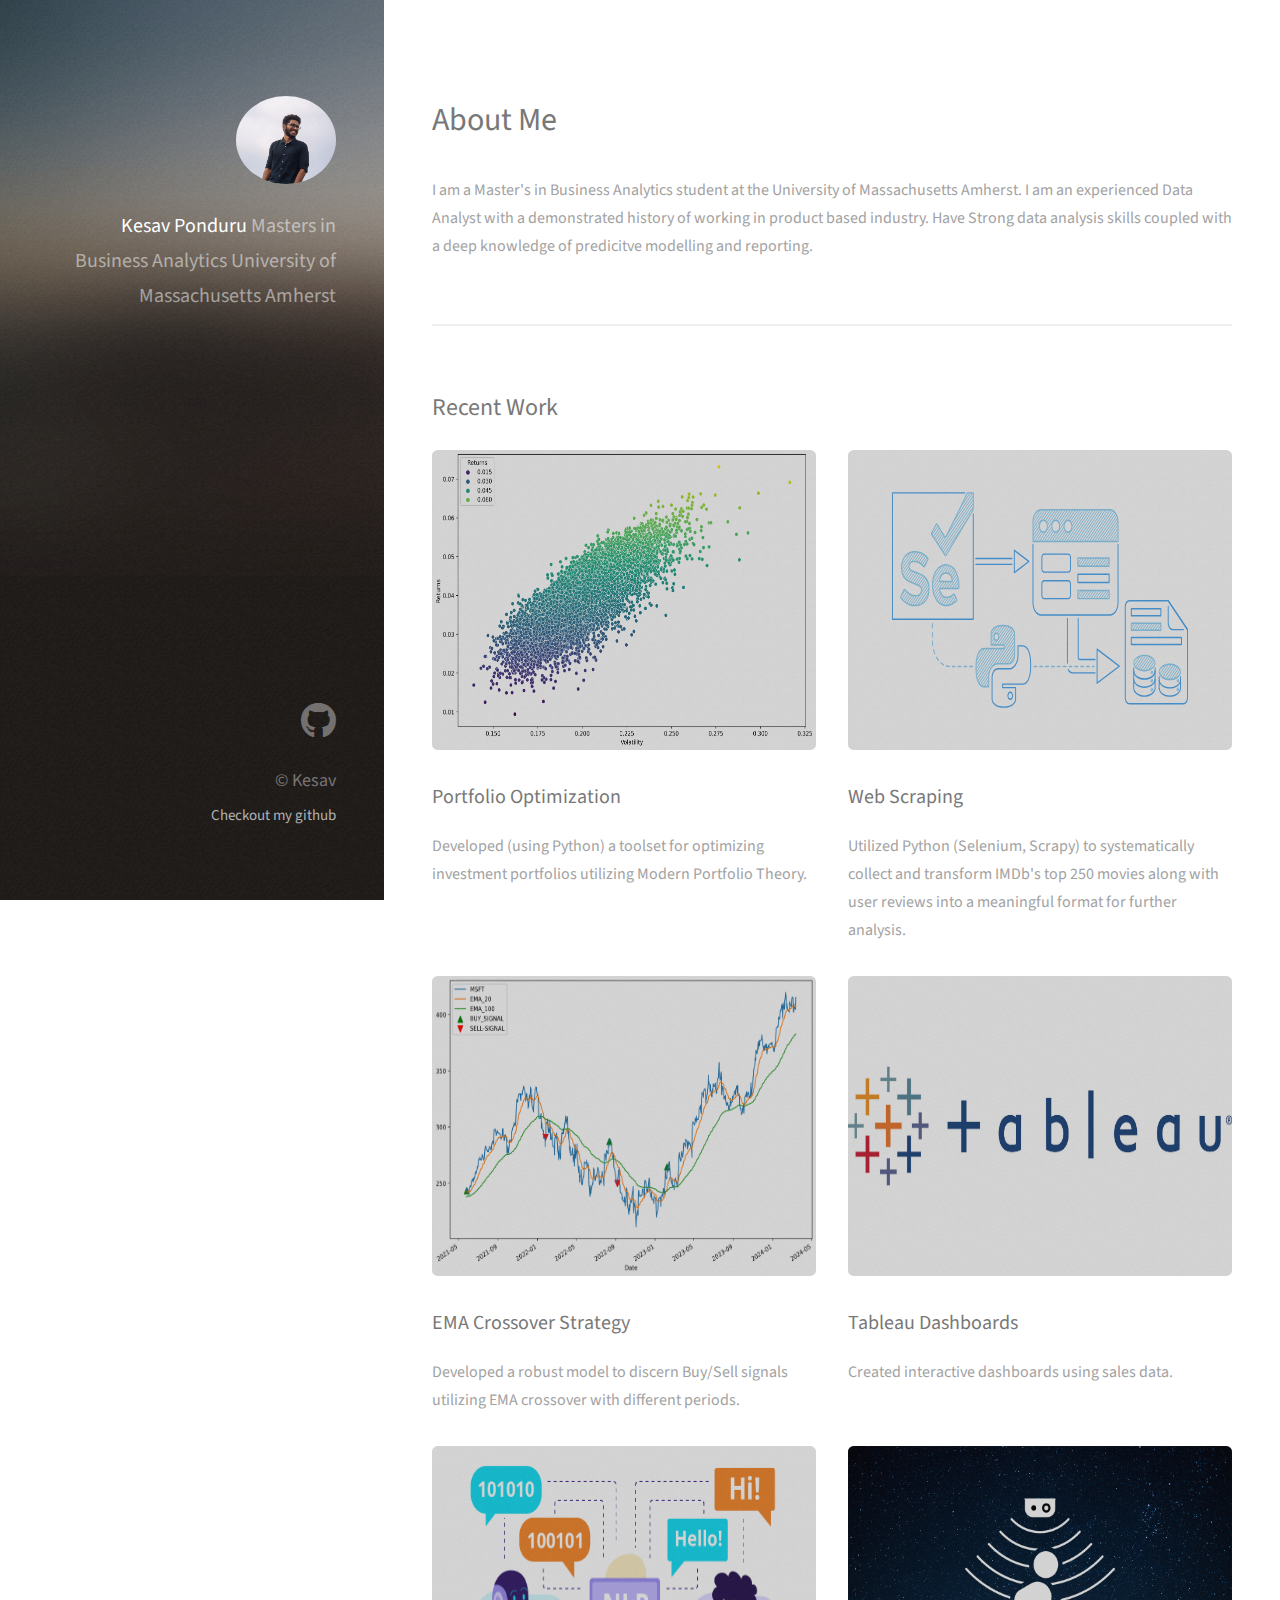
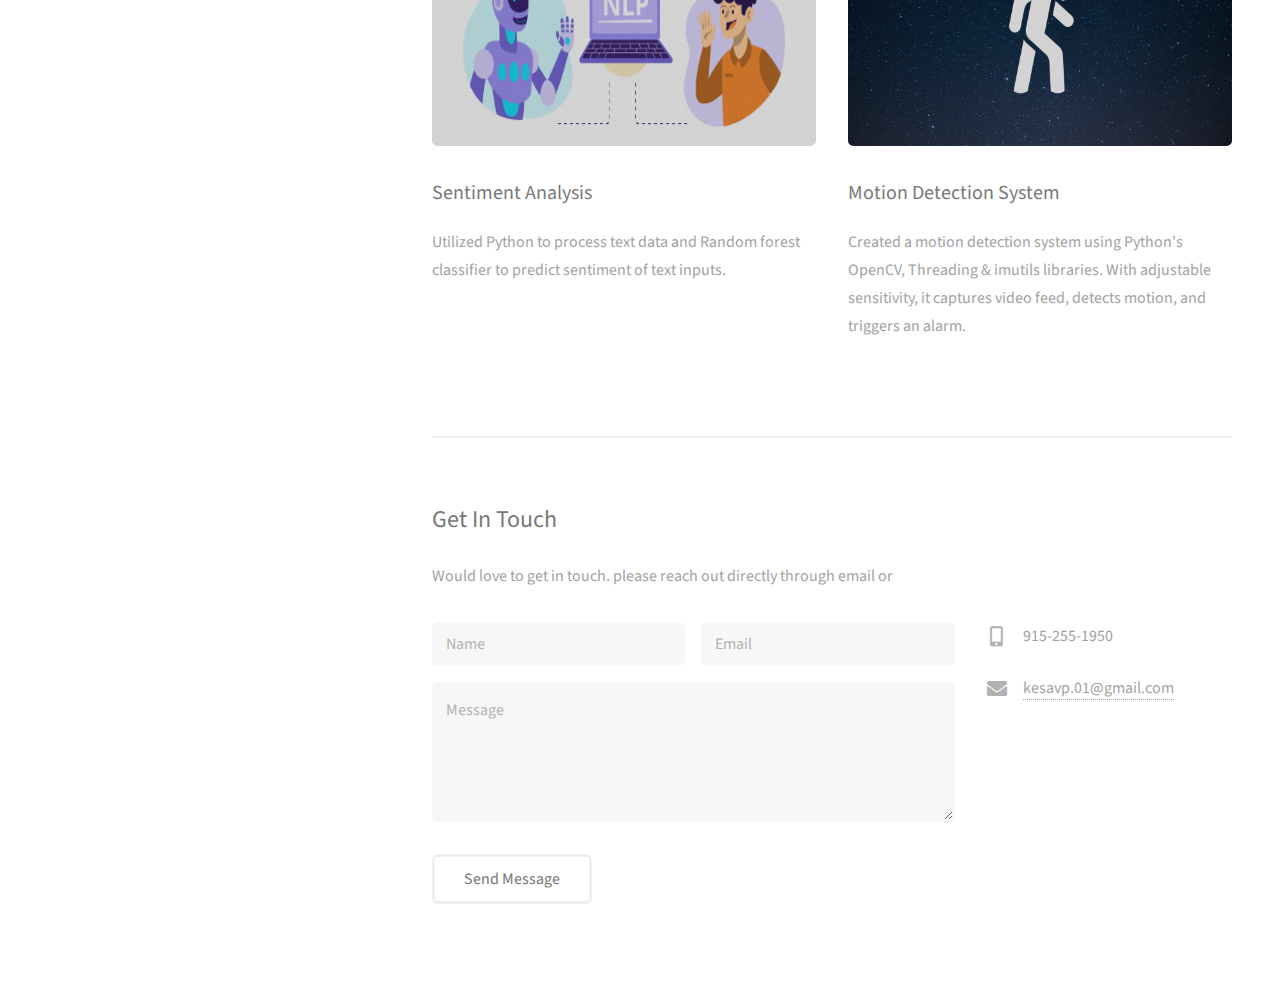
==== commit 7a4567cd: "Update index.html" ====
--- a/index.html
+++ b/index.html
@@ -42,9 +42,9 @@
 								<p>Utilized Python (Selenium, Scrapy) to systematically collect and transform IMDb's top 250 movies along with user reviews into a meaningful format for further analysis. </p>
 							</article>
 							<article class="col-6 col-12-xsmall">
-								<a href="https://github.com/KesavP-01/Motion-Detection/tree/main" class="image fit thumb"><img src="images/motion.jpg" alt="" style="height: 300px;" /></a>
-								<h3>Motion Detection System</h3>
-								<p>Created a motion detection system using Python's OpenCV, Threading & imutils libraries. With adjustable sensitivity, it captures video feed, detects motion, and triggers an alarm. </p>
+								<a href="https://github.com/KesavP-01/EMA-Crossover-Strategy" class="image fit thumb"><img src="images/Algo.png" alt="" style="height: 300px;" /></a>
+								<h3>EMA Crossover Strategy</h3>
+								<p>Developed a robust model to discern Buy/Sell signals utilizing EMA crossover with different periods. </p>
 							</article>
 							<article class="col-6 col-12-xsmall">
 								<a href="images/fulls/04.jpg" class="image fit thumb"><img src="images/Tab.jpg" alt="" style="height: 300px;" /></a>
@@ -57,9 +57,9 @@
 								<p>Utilized Python to process text data and Random forest classifier to predict sentiment of text inputs.</p>
 							</article>
 							<article class="col-6 col-12-xsmall">
-								<a href="images/fulls/06.jpg" class="image fit thumb"><img src="images/dp.webp" alt="" style="height: 300px;" /></a>
-								<h3>Data Pipeline</h3>
-								<p>Created data preprocessing pipeline to automate task using Scikit-learn</p>
+								<a href="https://github.com/KesavP-01/Motion-Detection/blob/main/motion%20detection.py" class="image fit thumb"><img src="images/motion.jpg" alt="" style="height: 300px;" /></a>
+								<h3>Motion Detection System</h3>
+								<p>Created a motion detection system using Python's OpenCV, Threading & imutils libraries. With adjustable sensitivity, it captures video feed, detects motion, and triggers an alarm.</p>
 							</article>
 						</div>
 					</section>
@@ -117,4 +117,4 @@
 			<script src="assets/js/main.js"></script>
 
 	</body>
-</html>+</html>
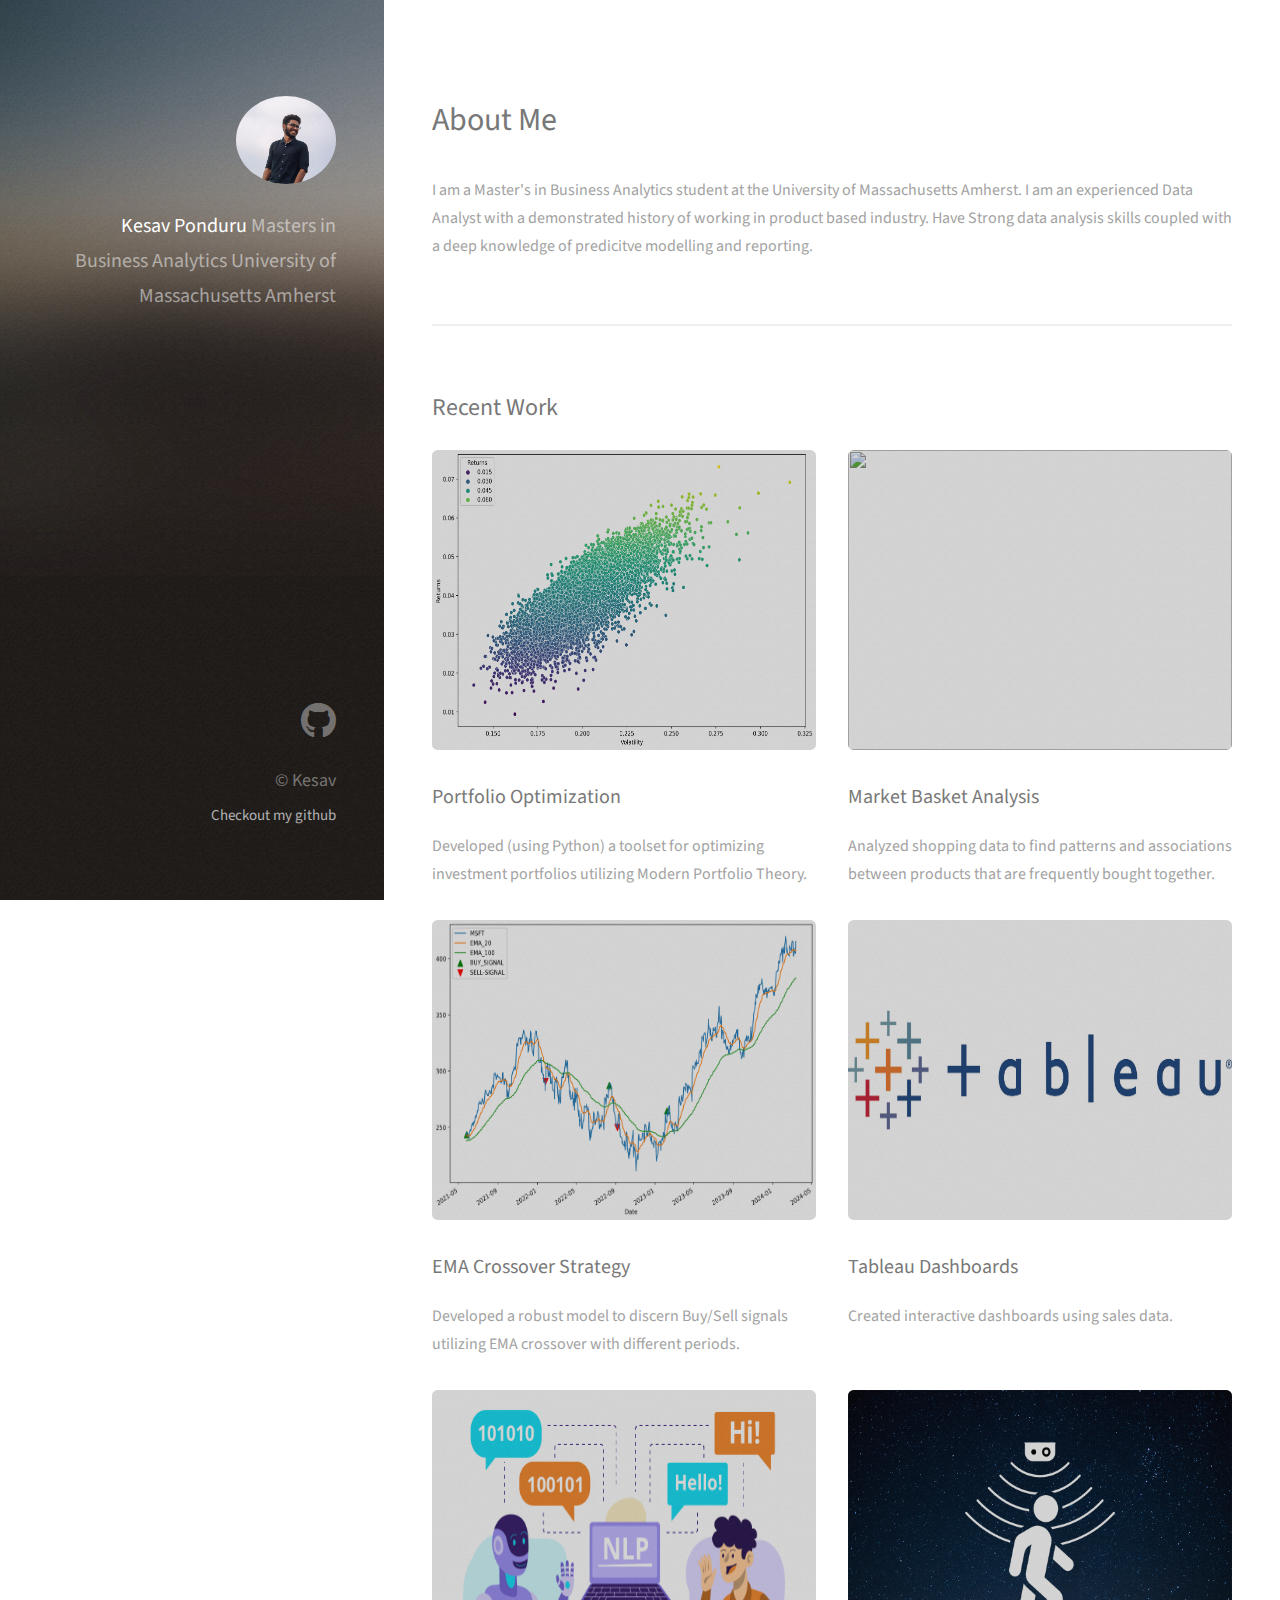
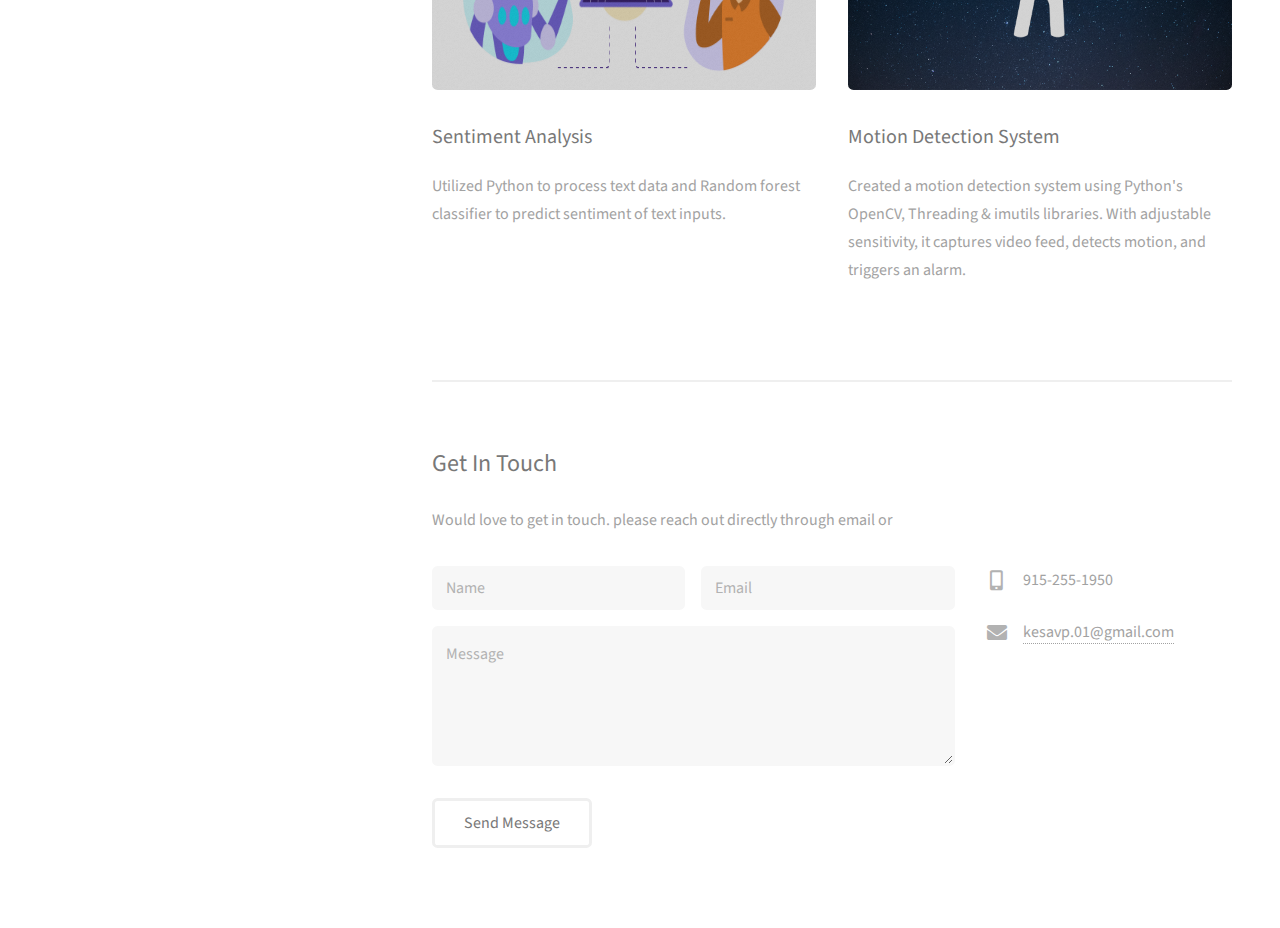
==== commit ed37c345: "Update index.html" ====
--- a/index.html
+++ b/index.html
@@ -37,9 +37,9 @@
 								<p>Developed (using Python) a toolset for optimizing investment portfolios utilizing Modern Portfolio Theory.</p>
 							</article>
 							<article class="col-6 col-12-xsmall">
-								<a href="https://github.com/KesavP-01/Web-Scrapper" class="image fit thumb"><img src="images/web-scraping-with-selenium-and-python_banner_light.svg" alt="" style="height: 300px;"/></a>
-								<h3>Web Scraping</h3>
-								<p>Utilized Python (Selenium, Scrapy) to systematically collect and transform IMDb's top 250 movies along with user reviews into a meaningful format for further analysis. </p>
+								<a href="https://github.com/KesavP-01/Association-Rule-Mining" class="image fit thumb"><img src="images/asoc.jpeg" alt="" style="height: 300px;"/></a>
+								<h3>Market Basket Analysis</h3>
+								<p> Analyzed shopping data to find patterns and associations between products that are frequently bought together.</p>
 							</article>
 							<article class="col-6 col-12-xsmall">
 								<a href="https://github.com/KesavP-01/EMA-Crossover-Strategy" class="image fit thumb"><img src="images/Algo.png" alt="" style="height: 300px;" /></a>
@@ -47,7 +47,7 @@
 								<p>Developed a robust model to discern Buy/Sell signals utilizing EMA crossover with different periods. </p>
 							</article>
 							<article class="col-6 col-12-xsmall">
-								<a href="images/fulls/04.jpg" class="image fit thumb"><img src="images/Tab.jpg" alt="" style="height: 300px;" /></a>
+								<a href="https://public.tableau.com/app/profile/kesav.p/vizzes" class="image fit thumb"><img src="images/Tab.jpg" alt="" style="height: 300px;" /></a>
 								<h3>Tableau Dashboards</h3>
 								<p>Created interactive dashboards using sales data.</p>
 							</article>
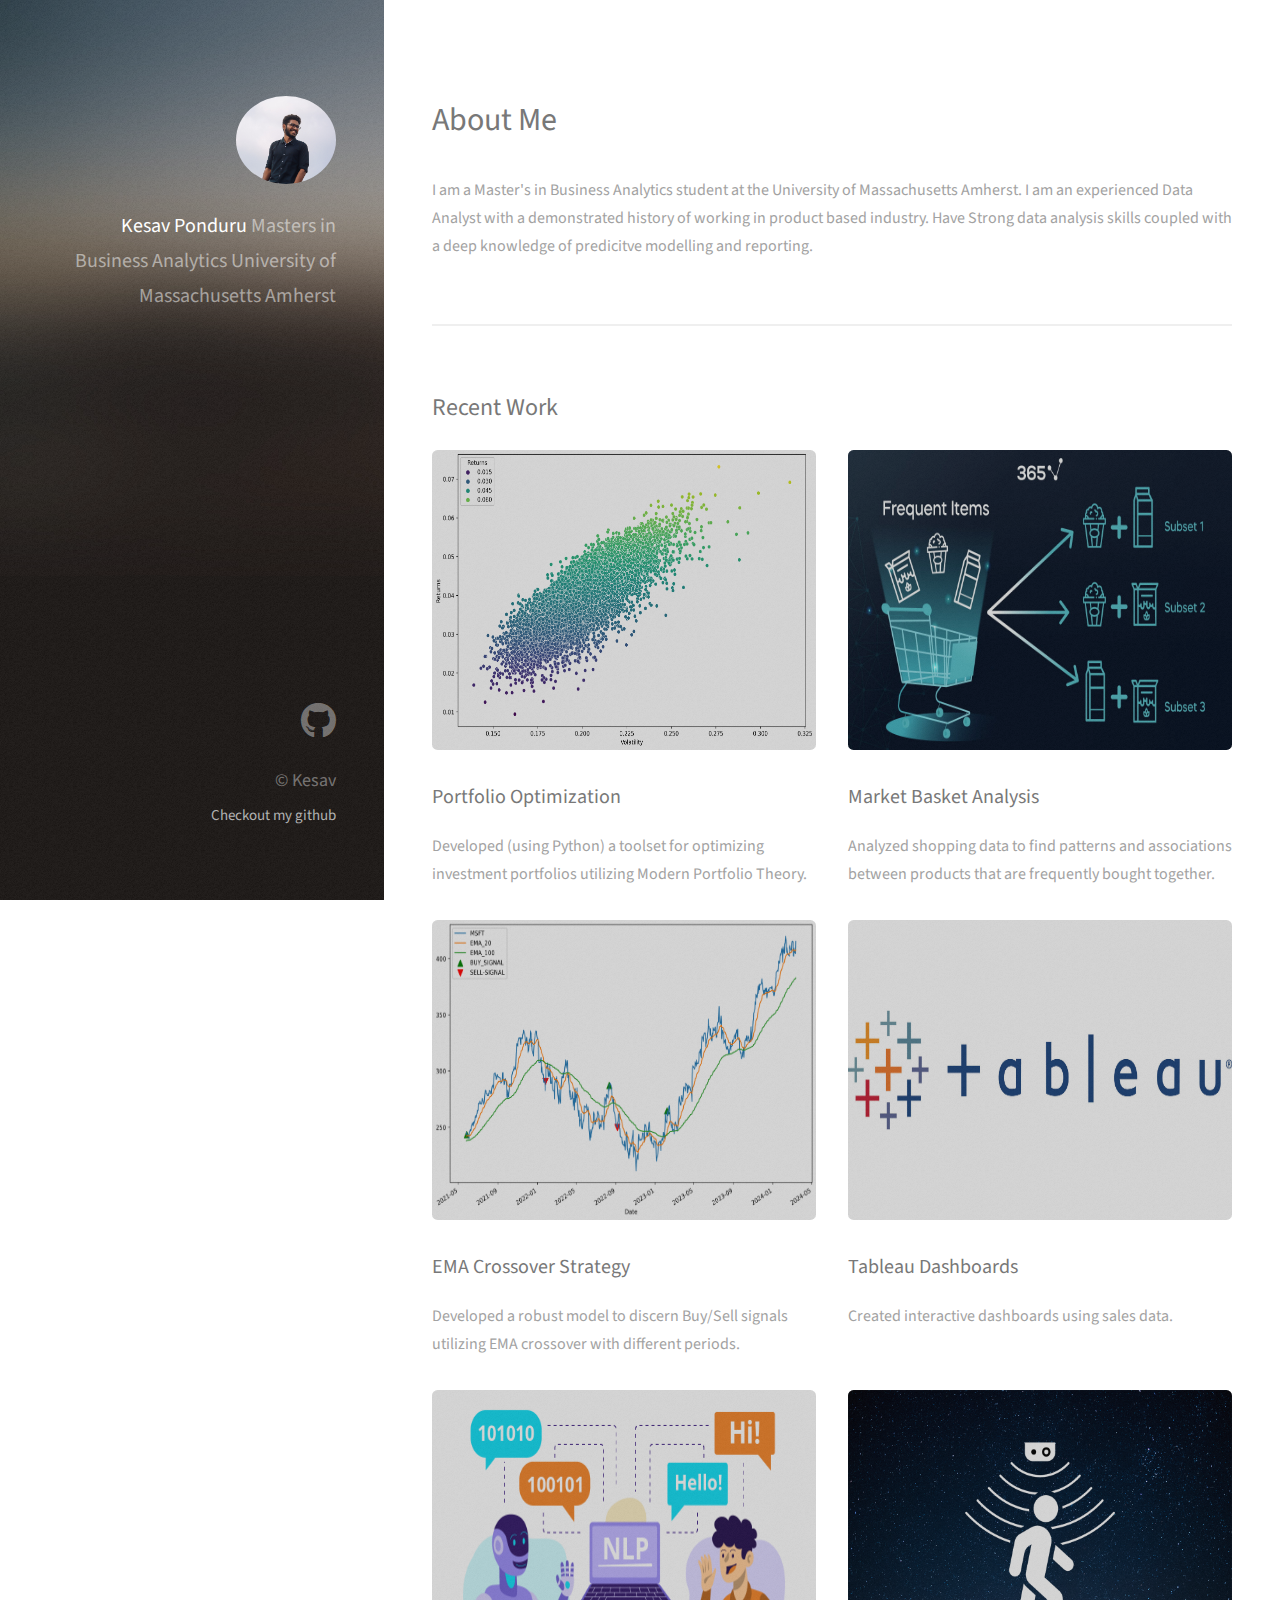
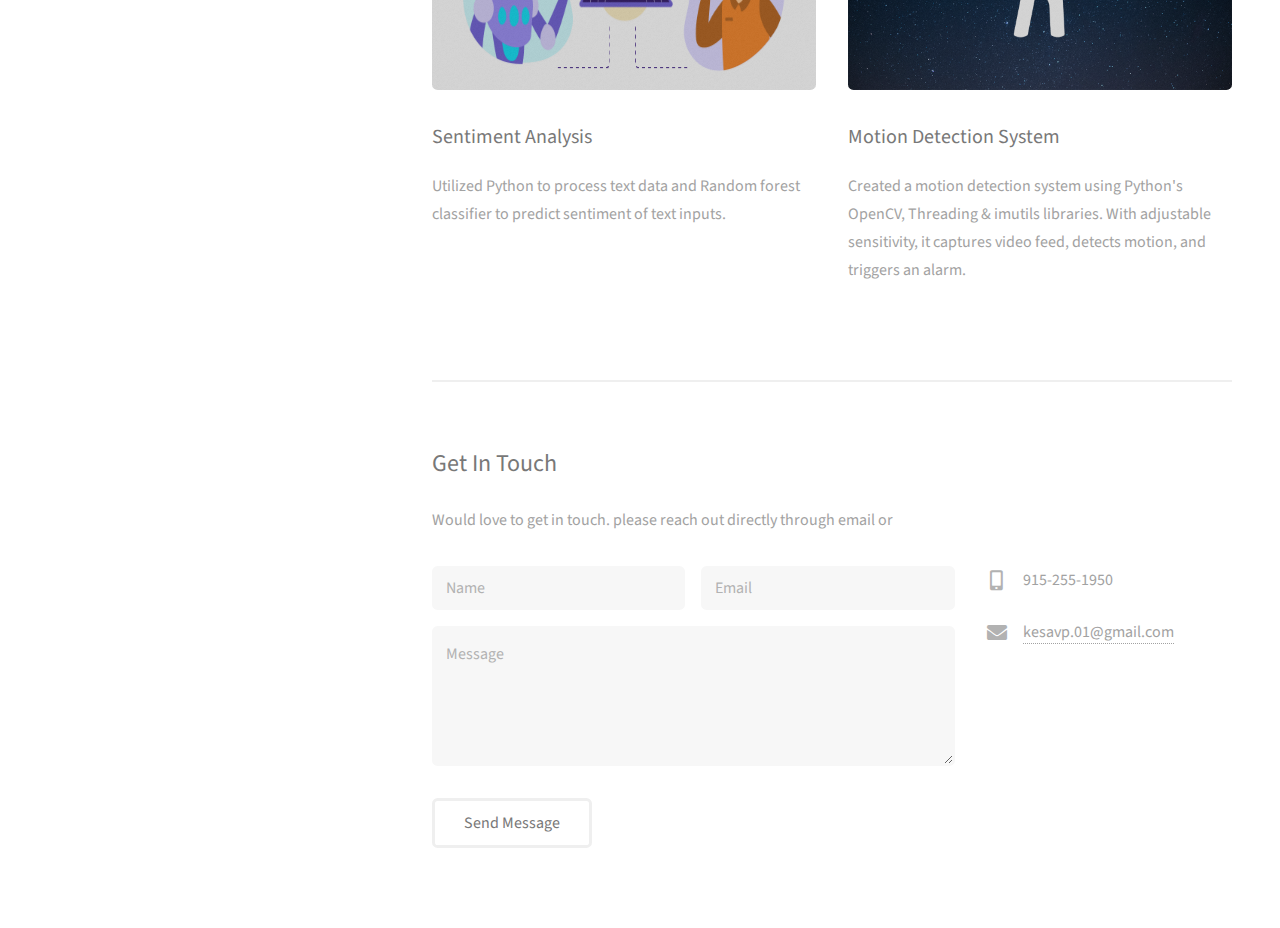
==== commit 7d889db9: "Update index.html" ====
--- a/index.html
+++ b/index.html
@@ -116,5 +116,15 @@
 			<script src="assets/js/util.js"></script>
 			<script src="assets/js/main.js"></script>
 
+		<!-- Google tag (gtag.js) -->
+<script async src="https://www.googletagmanager.com/gtag/js?id=G-N1M1D387WW"></script>
+<script>
+  window.dataLayer = window.dataLayer || [];
+  function gtag(){dataLayer.push(arguments);}
+  gtag('js', new Date());
+
+  gtag('config', 'G-N1M1D387WW');
+</script>
+
 	</body>
 </html>
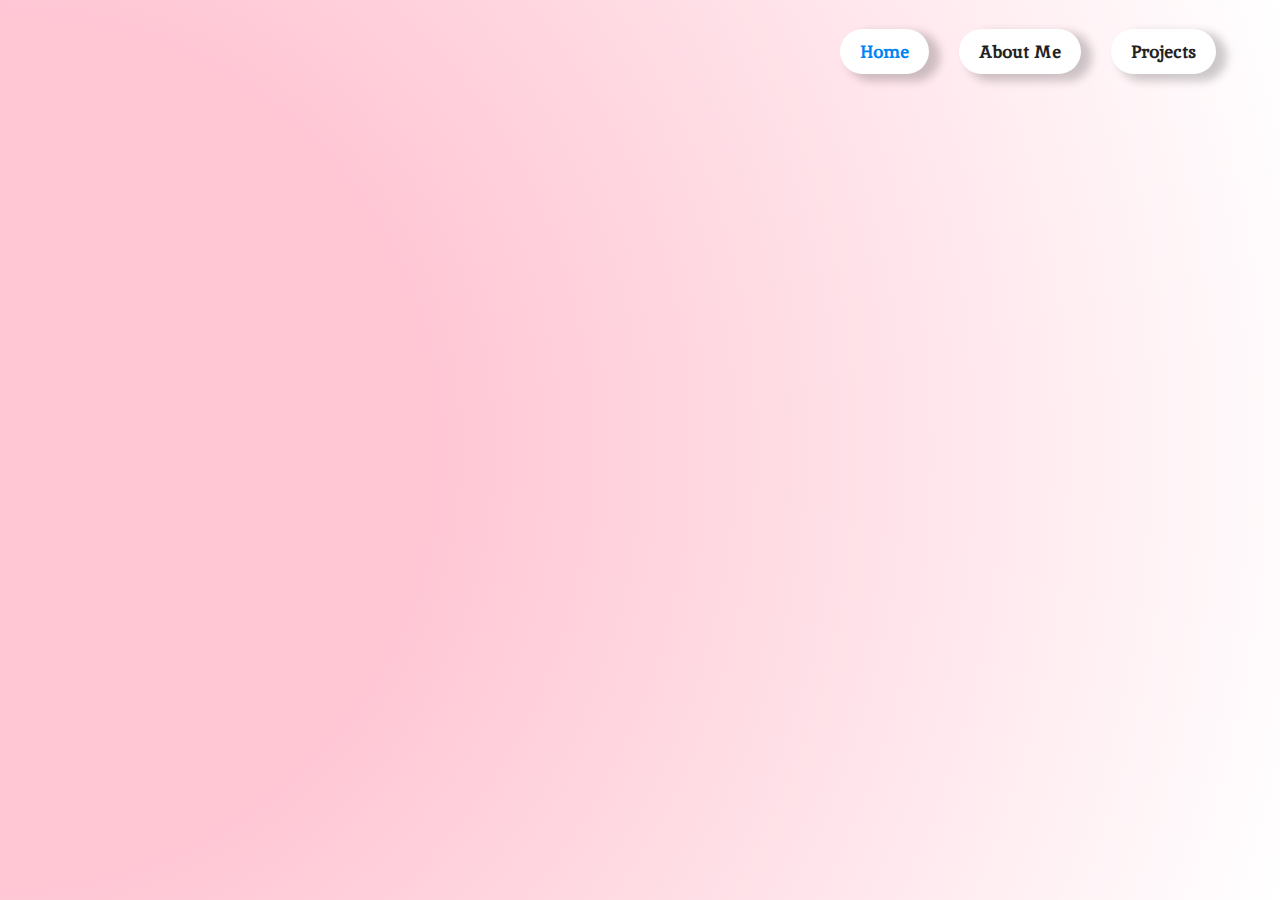
==== commit bf7fe9e1: "Add files via upload" ====
--- a/index.html
+++ b/index.html
@@ -1,130 +1,281 @@
-<!DOCTYPE HTML>
-
-<html>
-	<head>
-		<title>Kesav Ponduru</title>
-		<meta charset="utf-8" />
-		<meta name="viewport" content="width=device-width, initial-scale=1, user-scalable=no" />
-		<link rel="stylesheet" href="assets/css/main.css" />
-	</head>
-	<body class="is-preload">
-
-			<header id="header">
-				<div class="inner">
-					<a href="#" class="image avatar"><img src="images/Me.jpg" alt="" /></a>
-					<h1><strong>Kesav Ponduru</strong> <br/> Masters in Business Analytics <br />
-					University of Massachusetts Amherst<br />
-					</h1>
-				</div>
-			</header>
-
-			<div id="main">
-
-					<section id="one">
-						<header class="major">
-							<h2>About Me</h2>
-						</header>
-						<p>I am a Master's in Business Analytics student at the University of Massachusetts Amherst. I am an experienced Data Analyst with a demonstrated history of working in product based industry. Have Strong data analysis skills coupled with a deep knowledge of predicitve modelling and reporting.</p>
-					</section>
-
-				<!-- Two -->
-					<section id="two">
-						<h2>Recent Work</h2>
-						<div class="row">
-							<article class="col-6 col-12-xsmall">
-								<a href="https://github.com/KesavP-01/Portfolio-Optimization" class="image fit thumb"><img src="images/MPT.png" alt="" style="height: 300px;" /></a>
-								<h3>Portfolio Optimization</h3>
-								<p>Developed (using Python) a toolset for optimizing investment portfolios utilizing Modern Portfolio Theory.</p>
-							</article>
-							<article class="col-6 col-12-xsmall">
-								<a href="https://github.com/KesavP-01/Association-Rule-Mining" class="image fit thumb"><img src="images/asoc.jpeg" alt="" style="height: 300px;"/></a>
-								<h3>Market Basket Analysis</h3>
-								<p> Analyzed shopping data to find patterns and associations between products that are frequently bought together.</p>
-							</article>
-							<article class="col-6 col-12-xsmall">
-								<a href="https://github.com/KesavP-01/EMA-Crossover-Strategy" class="image fit thumb"><img src="images/Algo.png" alt="" style="height: 300px;" /></a>
-								<h3>EMA Crossover Strategy</h3>
-								<p>Developed a robust model to discern Buy/Sell signals utilizing EMA crossover with different periods. </p>
-							</article>
-							<article class="col-6 col-12-xsmall">
-								<a href="https://public.tableau.com/app/profile/kesav.p/vizzes" class="image fit thumb"><img src="images/Tab.jpg" alt="" style="height: 300px;" /></a>
-								<h3>Tableau Dashboards</h3>
-								<p>Created interactive dashboards using sales data.</p>
-							</article>
-							<article class="col-6 col-12-xsmall">
-								<a href="https://github.com/KesavP-01/NLP/tree/main" class="image fit thumb"><img src="images/NLP.png" alt="" style="height: 300px;" /></a>
-								<h3>Sentiment Analysis</h3>
-								<p>Utilized Python to process text data and Random forest classifier to predict sentiment of text inputs.</p>
-							</article>
-							<article class="col-6 col-12-xsmall">
-								<a href="https://github.com/KesavP-01/Motion-Detection/blob/main/motion%20detection.py" class="image fit thumb"><img src="images/motion.jpg" alt="" style="height: 300px;" /></a>
-								<h3>Motion Detection System</h3>
-								<p>Created a motion detection system using Python's OpenCV, Threading & imutils libraries. With adjustable sensitivity, it captures video feed, detects motion, and triggers an alarm.</p>
-							</article>
-						</div>
-					</section>
-
-				<!-- Three -->
-					<section id="three">
-						<h2>Get In Touch</h2>
-						<p>Would love to get in touch. please reach out directly through email or </p>
-						<div class="row">
-							<div class="col-8 col-12-small">
-								<form method="post" action="#">
-									<div class="row gtr-uniform gtr-50">
-										<div class="col-6 col-12-xsmall"><input type="text" name="name" id="name" placeholder="Name" /></div>
-										<div class="col-6 col-12-xsmall"><input type="email" name="email" id="email" placeholder="Email" /></div>
-										<div class="col-12"><textarea name="message" id="message" placeholder="Message" rows="4"></textarea></div>
-									</div>
-								</form>
-								<ul class="actions">
-									<li><input type="submit" value="Send Message" /></li>
-								</ul>
-							</div>
-							<div class="col-4 col-12-small">
-								<ul class="labeled-icons">
-									<li>
-										<h3 class="icon solid fa-mobile-alt"><span class="label">Phone</span></h3>
-										915-255-1950
-									</li>
-									<li>
-										<h3 class="icon solid fa-envelope"><span class="label">Email</span></h3>
-										<a href="mailto:kesavp.01@gmail.com">kesavp.01@gmail.com</a>
-									</li>
-								</ul>
-							</div>
-						</div>
-					</section>
-			</div>
-
-			<footer id="footer">
-				<div class="inner">
-					<ul class="icons">
-						<li><a href="https://github.com/KesavP-01" class="icon brands fa-github" style="font-size: x-large;"><span class="label">Github</span></a></li>
-					</ul>
-					<ul class="copyright" style="font-size: large;">
-						<li>&copy; Kesav</li>
-					</ul>
-					<p style="font-size: 15px;">Checkout my github</p>
-				</div>
-			</footer>
-
-			<script src="assets/js/jquery.min.js"></script>
-			<script src="assets/js/jquery.poptrox.min.js"></script>
-			<script src="assets/js/browser.min.js"></script>
-			<script src="assets/js/breakpoints.min.js"></script>
-			<script src="assets/js/util.js"></script>
-			<script src="assets/js/main.js"></script>
-
-		<!-- Google tag (gtag.js) -->
-<script async src="https://www.googletagmanager.com/gtag/js?id=G-N1M1D387WW"></script>
-<script>
-  window.dataLayer = window.dataLayer || [];
-  function gtag(){dataLayer.push(arguments);}
-  gtag('js', new Date());
-
-  gtag('config', 'G-N1M1D387WW');
-</script>
-
-	</body>
+<!DOCTYPE html>
+<html
+  data-wf-page="kp"
+>
+  <head>
+    <meta charset="utf-8" />
+    <title>Kesav Ponduru</title>
+    <meta content="width=device-width, initial-scale=1" name="viewport" />
+    <meta content="Webflow" name="generator" />
+    <link
+      href="assets/css/main.css"
+      rel="stylesheet"
+      type="text/css"
+    />
+    <link href="https://fonts.googleapis.com" rel="preconnect" />
+    <link
+      href="https://fonts.gstatic.com"
+      rel="preconnect"
+      crossorigin="anonymous"
+    />
+    <script
+      src="assets/js/webfonts.js"
+      type="text/javascript"
+    ></script>
+    <script type="text/javascript">
+      WebFont.load({
+        google: {
+          families: [
+            "Inconsolata:400,700",
+            "Playwrite FR Moderne:regular",
+            "Outfit:regular,600,700",
+            "Roboto Slab:regular,500,600,700",
+            "Inika:regular,700",
+            "Dancing Script:regular,500,600,700",
+          ],
+        },
+      });
+    </script>
+    <script type="text/javascript">
+      !(function (o, c) {
+        var n = c.documentElement,
+          t = " w-mod-";
+        (n.className += t + "js"),
+          ("ontouchstart" in o ||
+            (o.DocumentTouch && c instanceof DocumentTouch)) &&
+            (n.className += t + "touch");
+      })(window, document);
+    </script>
+    <link
+      href="images/icon.png"
+      rel="shortcut icon"
+      type="image/x-icon"
+    />
+    <link
+      href="images/icon.png"
+      rel="apple-touch-icon"
+    />
+  </head>
+  <body class="main">
+    <div
+      data-animation="default"
+      data-collapse="medium"
+      data-duration="400"
+      data-easing="ease-out-quint"
+      data-easing2="ease-out-quint"
+      role="banner"
+      class="navbar w-nav"
+    >
+      <div class="container-6 w-container">
+        <a href="#" class="w-nav-brand"
+          ><h1
+            data-w-id="0d1500da-e98e-2925-3d0d-81df3caa1c09"
+            style="opacity: 0"
+            class="logok"
+          >
+            Kesav Ponduru
+          </h1></a
+        >
+        <nav role="navigation" class="nav-menu w-nav-menu">
+          <a
+            data-w-id="649b0dc5-df7a-fb35-9bc5-1fd95a583472"
+            href="index.html"
+            aria-current="page"
+            class="navlink w-nav-link w--current"
+            >Home</a
+          ><a
+            data-w-id="649b0dc5-df7a-fb35-9bc5-1fd95a583474"
+            href="about.html"
+            class="navlink w-nav-link"
+            >About Me</a
+          ><a
+            data-w-id="649b0dc5-df7a-fb35-9bc5-1fd95a583476"
+            href="project.html"
+            class="navlink w-nav-link"
+            >Projects</a
+          >
+        </nav>
+        <div class="menu-button w-nav-button">
+            <img src="images/menu.png" alt="" class="menu">
+        </div>
+      </div>
+    </div>
+    <div class="w-layout-blockcontainer herosection w-container">
+      <div class="w-layout-grid hrgrid">
+        <div
+          id="w-node-_0b3eb060-c7f0-3928-c9e7-8fc9c057012a-a7937dcf"
+          class="conwrap"
+        >
+          <div
+            data-w-id="bb914a26-4ad3-b245-b206-2ddfebafa1a0"
+            style="
+              -webkit-transform: translate3d(-700px, 0, 0) scale3d(1, 1, 1)
+                rotateX(0) rotateY(0) rotateZ(0) skew(0, 0);
+              -moz-transform: translate3d(-700px, 0, 0) scale3d(1, 1, 1)
+                rotateX(0) rotateY(0) rotateZ(0) skew(0, 0);
+              -ms-transform: translate3d(-700px, 0, 0) scale3d(1, 1, 1)
+                rotateX(0) rotateY(0) rotateZ(0) skew(0, 0);
+              transform: translate3d(-700px, 0, 0) scale3d(1, 1, 1) rotateX(0)
+                rotateY(0) rotateZ(0) skew(0, 0);
+            "
+            class="intblock"
+          >
+            <h1 class="intro1">Hello!</h1>
+            <div class="hand">
+              <img
+                src="images/hand.png"
+                loading="lazy"
+                width="41"
+                data-w-id="ea90e758-30fc-1759-33a7-5079e3f80a62"
+                alt=""
+                class="image-7"
+              />
+            </div>
+          </div>
+          <h1
+            data-w-id="160c6c68-a643-404c-0e1c-5ae1355af9af"
+            style="
+              -webkit-transform: translate3d(-700px, 0, 0) scale3d(1, 1, 1)
+                rotateX(0) rotateY(0) rotateZ(0) skew(0, 0);
+              -moz-transform: translate3d(-700px, 0, 0) scale3d(1, 1, 1)
+                rotateX(0) rotateY(0) rotateZ(0) skew(0, 0);
+              -ms-transform: translate3d(-700px, 0, 0) scale3d(1, 1, 1)
+                rotateX(0) rotateY(0) rotateZ(0) skew(0, 0);
+              transform: translate3d(-700px, 0, 0) scale3d(1, 1, 1) rotateX(0)
+                rotateY(0) rotateZ(0) skew(0, 0);
+            "
+            class="nameplace"
+          >
+            Kesav Here.
+          </h1>
+          <p
+            data-w-id="c2564419-fdb7-81cb-8538-8dcef245b6bd"
+            style="
+              -webkit-transform: translate3d(-1000px, 0, 0) scale3d(1, 1, 1)
+                rotateX(0) rotateY(0) rotateZ(0) skew(0, 0);
+              -moz-transform: translate3d(-1000px, 0, 0) scale3d(1, 1, 1)
+                rotateX(0) rotateY(0) rotateZ(0) skew(0, 0);
+              -ms-transform: translate3d(-1000px, 0, 0) scale3d(1, 1, 1)
+                rotateX(0) rotateY(0) rotateZ(0) skew(0, 0);
+              transform: translate3d(-1000px, 0, 0) scale3d(1, 1, 1) rotateX(0)
+                rotateY(0) rotateZ(0) skew(0, 0);
+            "
+            class="para"
+          >
+            A passionate Data Analytics professional who thrives on creating
+            innovative solutions and exploring the ever-evolving world of
+            technology.
+          </p>
+          <div
+            data-w-id="48e93d5e-fdda-8039-817e-5229726d8652"
+            style="
+              -webkit-transform: translate3d(-700px, 0, 0) scale3d(1, 1, 1)
+                rotateX(0) rotateY(0) rotateZ(0) skew(0, 0);
+              -moz-transform: translate3d(-700px, 0, 0) scale3d(1, 1, 1)
+                rotateX(0) rotateY(0) rotateZ(0) skew(0, 0);
+              -ms-transform: translate3d(-700px, 0, 0) scale3d(1, 1, 1)
+                rotateX(0) rotateY(0) rotateZ(0) skew(0, 0);
+              transform: translate3d(-700px, 0, 0) scale3d(1, 1, 1) rotateX(0)
+                rotateY(0) rotateZ(0) skew(0, 0);
+            "
+            class="contactblock"
+          >
+            <a href="#" class="contact-links w-inline-block"
+              ><img
+                src="images/linkedin.png"
+                loading="lazy"
+                width="33"
+                alt=""
+                class="con" /></a
+            ><a href="#" class="contact-links w-inline-block"
+              ><img
+                src="images/git.png"
+                loading="lazy"
+                width="35"
+                alt=""
+                class="con" /></a
+            ><a href="#" class="contact-links w-inline-block"
+              ><img
+                src="images/gmail.png"
+                loading="lazy"
+                width="38"
+                alt=""
+                class="con"
+            /></a>
+          </div>
+          <a
+            data-w-id="163a8637-5d01-cb22-ec71-4621b084f095"
+            style="
+              -webkit-transform: translate3d(-700px, 0, 0) scale3d(1, 1, 1)
+                rotateX(0) rotateY(0) rotateZ(0) skew(0, 0);
+              -moz-transform: translate3d(-700px, 0, 0) scale3d(1, 1, 1)
+                rotateX(0) rotateY(0) rotateZ(0) skew(0, 0);
+              -ms-transform: translate3d(-700px, 0, 0) scale3d(1, 1, 1)
+                rotateX(0) rotateY(0) rotateZ(0) skew(0, 0);
+              transform: translate3d(-700px, 0, 0) scale3d(1, 1, 1) rotateX(0)
+                rotateY(0) rotateZ(0) skew(0, 0);
+            "
+            href="#"
+            class="resume w-button"
+            >Resume</a
+          >
+        </div>
+        <div
+          id="w-node-_726d6a62-a504-9c46-45ad-e231a405f231-a7937dcf"
+          class="imgwrap"
+        >
+          <img
+            class="heroimage"
+            src="images/hero.png"
+            width="617"
+            alt=""
+            style="
+              -webkit-transform: translate3d(750px, 0, 0) scale3d(1, 1, 1)
+                rotateX(0) rotateY(0) rotateZ(0) skew(0, 0);
+              -moz-transform: translate3d(750px, 0, 0) scale3d(1, 1, 1)
+                rotateX(0) rotateY(0) rotateZ(0) skew(0, 0);
+              -ms-transform: translate3d(750px, 0, 0) scale3d(1, 1, 1)
+                rotateX(0) rotateY(0) rotateZ(0) skew(0, 0);
+              transform: translate3d(750px, 0, 0) scale3d(1, 1, 1) rotateX(0)
+                rotateY(0) rotateZ(0) skew(0, 0);
+            "
+            sizes="(max-width: 767px) 81vw, 617px"
+            data-w-id="3e8bf96f-db79-f85e-6d27-91cc39d2860d"
+            loading="lazy"
+            srcset="
+              images/hero 500.png   500w,
+              images/hero 800.png   800w,
+              images/hero 1080.png 1080w,
+              images/hero 1600.png 1600w,
+              images/hero 1885.png 1855w
+            "
+          />
+        </div>
+      </div>
+    </div>
+    <div class="w-layout-blockcontainer footer w-container">
+      <div
+        data-w-id="3108769e-1cd7-e477-91c3-65c0a3e840a3"
+        style="opacity: 0"
+        class="footerblock"
+      >
+        <img
+          src="images/copyright.png"
+          loading="lazy"
+          width="14"
+          alt=""
+          class="image-3"
+        />
+        <h1 class="footermain">Kesav Ponduru | 2024</h1>
+      </div>
+    </div>
+    <script
+    src="https://d3e54v103j8qbb.cloudfront.net/js/jquery-3.5.1.min.dc5e7f18c8.js?site"
+    type="text/javascript"
+    ></script>
+    <script
+      src="assets/js/scripts.js"
+      type="text/javascript"
+    ></script>
+  </body>
 </html>
--- a/assets/css/main.css
+++ b/assets/css/main.css
@@ -1,3221 +1,3748 @@
-@import url("fontawesome-all.min.css");
-@import url("https://fonts.googleapis.com/css?family=Source+Sans+Pro:400,400italic");
-
-/*
-	Strata by HTML5 UP
-	html5up.net | @ajlkn
-	Free for personal and commercial use under the CCA 3.0 license (html5up.net/license)
-*/
-
-html, body, div, span, applet, object,
-iframe, h1, h2, h3, h4, h5, h6, p, blockquote,
-pre, a, abbr, acronym, address, big, cite,
-code, del, dfn, em, img, ins, kbd, q, s, samp,
-small, strike, strong, sub, sup, tt, var, b,
-u, i, center, dl, dt, dd, ol, ul, li, fieldset,
-form, label, legend, table, caption, tbody,
-tfoot, thead, tr, th, td, article, aside,
-canvas, details, embed, figure, figcaption,
-footer, header, hgroup, menu, nav, output, ruby,
-section, summary, time, mark, audio, video {
-	margin: 0;
-	padding: 0;
-	border: 0;
-	font-size: 100%;
-	font: inherit;
-	vertical-align: baseline;}
-
-article, aside, details, figcaption, figure,
-footer, header, hgroup, menu, nav, section {
-	display: block;}
-
-body {
-	line-height: 1;
-}
-
-ol, ul {
-	list-style: none;
-}
-
-blockquote, q {
-	quotes: none;
-}
-
-	blockquote:before, blockquote:after, q:before, q:after {
-		content: '';
-		content: none;
-	}
-
-table {
-	border-collapse: collapse;
-	border-spacing: 0;
-}
-
-body {
-	-webkit-text-size-adjust: none;
-}
-
-mark {
-	background-color: transparent;
-	color: inherit;
-}
-
-input::-moz-focus-inner {
-	border: 0;
-	padding: 0;
-}
-
-input, select, textarea {
-	-moz-appearance: none;
-	-webkit-appearance: none;
-	-ms-appearance: none;
-	appearance: none;
-}
-
-/* Basic */
-
-	html {
-		box-sizing: border-box;
-	}
-
-	*, *:before, *:after {
-		box-sizing: inherit;
-	}
-
-	body {
-		background: #fff;
-	}
-
-		body.is-preload *, body.is-preload *:before, body.is-preload *:after {
-			-moz-animation: none !important;
-			-webkit-animation: none !important;
-			-ms-animation: none !important;
-			animation: none !important;
-			-moz-transition: none !important;
-			-webkit-transition: none !important;
-			-ms-transition: none !important;
-			transition: none !important;
-		}
-
-	body, input, select, textarea {
-		color: #a2a2a2;
-		font-family: "Source Sans Pro", Helvetica, sans-serif;
-		font-size: 16pt;
-		font-weight: 400;
-		line-height: 1.75em;
-	}
-
-	a {
-		-moz-transition: color 0.2s ease-in-out, border-color 0.2s ease-in-out;
-		-webkit-transition: color 0.2s ease-in-out, border-color 0.2s ease-in-out;
-		-ms-transition: color 0.2s ease-in-out, border-color 0.2s ease-in-out;
-		transition: color 0.2s ease-in-out, border-color 0.2s ease-in-out;
-		border-bottom: dotted 1px;
-		color: #49bf9d;
-		text-decoration: none;
-	}
-
-		a:hover {
-			border-bottom-color: transparent;
-			color: #49bf9d !important;
-			text-decoration: none;
-		}
-
-	strong, b {
-		color: #787878;
-		font-weight: 400;
-	}
-
-	em, i {
-		font-style: italic;
-	}
-
-	p {
-		margin: 0 0 2em 0;
-	}
-
-	h1, h2, h3, h4, h5, h6 {
-		color: #787878;
-		font-weight: 400;
-		line-height: 1em;
-		margin: 0 0 1em 0;
-	}
-
-		h1 a, h2 a, h3 a, h4 a, h5 a, h6 a {
-			color: inherit;
-			text-decoration: none;
-		}
-
-	h1 {
-		font-size: 2em;
-		line-height: 1.5em;
-	}
-
-	h2 {
-		font-size: 1.5em;
-		line-height: 1.5em;
-	}
-
-	h3 {
-		font-size: 1.25em;
-		line-height: 1.5em;
-	}
-
-	h4 {
-		font-size: 1.1em;
-		line-height: 1.5em;
-	}
-
-	h5 {
-		font-size: 0.9em;
-		line-height: 1.5em;
-	}
-
-	h6 {
-		font-size: 0.7em;
-		line-height: 1.5em;
-	}
-
-	sub {
-		font-size: 0.8em;
-		position: relative;
-		top: 0.5em;
-	}
-
-	sup {
-		font-size: 0.8em;
-		position: relative;
-		top: -0.5em;
-	}
-
-	hr {
-		border: 0;
-		border-bottom: solid 2px #efefef;
-		margin: 2em 0;
-	}
-
-		hr.major {
-			margin: 3em 0;
-		}
-
-	blockquote {
-		border-left: solid 6px #efefef;
-		font-style: italic;
-		margin: 0 0 2em 0;
-		padding: 0.5em 0 0.5em 1.5em;
-	}
-
-	code {
-		background: #f7f7f7;
-		border-radius: 0.35em;
-		border: solid 2px #efefef;
-		font-family: "Courier New", monospace;
-		font-size: 0.9em;
-		margin: 0 0.25em;
-		padding: 0.25em 0.65em;
-	}
-
-	pre {
-		-webkit-overflow-scrolling: touch;
-		font-family: "Courier New", monospace;
-		font-size: 0.9em;
-		margin: 0 0 2em 0;
-	}
-
-		pre code {
-			display: block;
-			line-height: 1.75em;
-			padding: 1em 1.5em;
-			overflow-x: auto;
-		}
-
-	.align-left {
-		text-align: left;
-	}
-
-	.align-center {
-		text-align: center;
-	}
-
-	.align-right {
-		text-align: right;
-	}
-
-/* Container */
-
-	.container {
-		margin: 0 auto;
-		max-width: calc(100% - 4em);
-		width: 100%;
-	}
-
-		.container.xsmall {
-			width: 25%;
-		}
-
-		.container.small {
-			width: 50%;
-		}
-
-		.container.medium {
-			width: 75%;
-		}
-
-		.container.large {
-			width: 125%;
-		}
-
-		.container.xlarge {
-			width: 150%;
-		}
-
-		.container.max {
-			width: 100%;
-		}
-
-		@media screen and (max-width: 980px) {
-
-			.container {
-				width: 100% !important;
-				max-width: 100% !important;
-			}
-
-		}
-
-		@media screen and (max-width: 480px) {
-
-			.container {
-				max-width: calc(100% - 3em);
-			}
-
-		}
-
-/* Row */
-
-	.row {
-		display: flex;
-		flex-wrap: wrap;
-		box-sizing: border-box;
-		align-items: stretch;
-	}
-
-		.row > * {
-			box-sizing: border-box;
-		}
-
-		.row.gtr-uniform > * > :last-child {
-			margin-bottom: 0;
-		}
-
-		.row.aln-left {
-			justify-content: flex-start;
-		}
-
-		.row.aln-center {
-			justify-content: center;
-		}
-
-		.row.aln-right {
-			justify-content: flex-end;
-		}
-
-		.row.aln-top {
-			align-items: flex-start;
-		}
-
-		.row.aln-middle {
-			align-items: center;
-		}
-
-		.row.aln-bottom {
-			align-items: flex-end;
-		}
-
-		.row > .imp {
-			order: -1;
-		}
-
-		.row > .col-1 {
-			width: 8.33333%;
-		}
-
-		.row > .off-1 {
-			margin-left: 8.33333%;
-		}
-
-		.row > .col-2 {
-			width: 16.66667%;
-		}
-
-		.row > .off-2 {
-			margin-left: 16.66667%;
-		}
-
-		.row > .col-3 {
-			width: 25%;
-		}
-
-		.row > .off-3 {
-			margin-left: 25%;
-		}
-
-		.row > .col-4 {
-			width: 33.33333%;
-		}
-
-		.row > .off-4 {
-			margin-left: 33.33333%;
-		}
-
-		.row > .col-5 {
-			width: 41.66667%;
-		}
-
-		.row > .off-5 {
-			margin-left: 41.66667%;
-		}
-
-		.row > .col-6 {
-			width: 50%;
-		}
-
-		.row > .off-6 {
-			margin-left: 50%;
-		}
-
-		.row > .col-7 {
-			width: 58.33333%;
-		}
-
-		.row > .off-7 {
-			margin-left: 58.33333%;
-		}
-
-		.row > .col-8 {
-			width: 66.66667%;
-		}
-
-		.row > .off-8 {
-			margin-left: 66.66667%;
-		}
-
-		.row > .col-9 {
-			width: 75%;
-		}
-
-		.row > .off-9 {
-			margin-left: 75%;
-		}
-
-		.row > .col-10 {
-			width: 83.33333%;
-		}
-
-		.row > .off-10 {
-			margin-left: 83.33333%;
-		}
-
-		.row > .col-11 {
-			width: 91.66667%;
-		}
-
-		.row > .off-11 {
-			margin-left: 91.66667%;
-		}
-
-		.row > .col-12 {
-			width: 100%;
-		}
-
-		.row > .off-12 {
-			margin-left: 100%;
-		}
-
-		.row.gtr-0 {
-			margin-top: 0;
-			margin-left: 0em;
-		}
-
-			.row.gtr-0 > * {
-				padding: 0 0 0 0em;
-			}
-
-			.row.gtr-0.gtr-uniform {
-				margin-top: 0em;
-			}
-
-				.row.gtr-0.gtr-uniform > * {
-					padding-top: 0em;
-				}
-
-		.row.gtr-25 {
-			margin-top: 0;
-			margin-left: -0.625em;
-		}
-
-			.row.gtr-25 > * {
-				padding: 0 0 0 0.625em;
-			}
-
-			.row.gtr-25.gtr-uniform {
-				margin-top: -0.625em;
-			}
-
-				.row.gtr-25.gtr-uniform > * {
-					padding-top: 0.625em;
-				}
-
-		.row.gtr-50 {
-			margin-top: 0;
-			margin-left: -1.25em;
-		}
-
-			.row.gtr-50 > * {
-				padding: 0 0 0 1.25em;
-			}
-
-			.row.gtr-50.gtr-uniform {
-				margin-top: -1.25em;
-			}
-
-				.row.gtr-50.gtr-uniform > * {
-					padding-top: 1.25em;
-				}
-
-		.row {
-			margin-top: 0;
-			margin-left: -2.5em;
-		}
-
-			.row > * {
-				padding: 0 0 0 2.5em;
-			}
-
-			.row.gtr-uniform {
-				margin-top: -2.5em;
-			}
-
-				.row.gtr-uniform > * {
-					padding-top: 2.5em;
-				}
-
-		.row.gtr-150 {
-			margin-top: 0;
-			margin-left: -3.75em;
-		}
-
-			.row.gtr-150 > * {
-				padding: 0 0 0 3.75em;
-			}
-
-			.row.gtr-150.gtr-uniform {
-				margin-top: -3.75em;
-			}
-
-				.row.gtr-150.gtr-uniform > * {
-					padding-top: 3.75em;
-				}
-
-		.row.gtr-200 {
-			margin-top: 0;
-			margin-left: -5em;
-		}
-
-			.row.gtr-200 > * {
-				padding: 0 0 0 5em;
-			}
-
-			.row.gtr-200.gtr-uniform {
-				margin-top: -5em;
-			}
-
-				.row.gtr-200.gtr-uniform > * {
-					padding-top: 5em;
-				}
-
-		@media screen and (max-width: 1800px) {
-
-			.row {
-				display: flex;
-				flex-wrap: wrap;
-				box-sizing: border-box;
-				align-items: stretch;
-			}
-
-				.row > * {
-					box-sizing: border-box;
-				}
-
-				.row.gtr-uniform > * > :last-child {
-					margin-bottom: 0;
-				}
-
-				.row.aln-left {
-					justify-content: flex-start;
-				}
-
-				.row.aln-center {
-					justify-content: center;
-				}
-
-				.row.aln-right {
-					justify-content: flex-end;
-				}
-
-				.row.aln-top {
-					align-items: flex-start;
-				}
-
-				.row.aln-middle {
-					align-items: center;
-				}
-
-				.row.aln-bottom {
-					align-items: flex-end;
-				}
-
-				.row > .imp-xlarge {
-					order: -1;
-				}
-
-				.row > .col-1-xlarge {
-					width: 8.33333%;
-				}
-
-				.row > .off-1-xlarge {
-					margin-left: 8.33333%;
-				}
-
-				.row > .col-2-xlarge {
-					width: 16.66667%;
-				}
-
-				.row > .off-2-xlarge {
-					margin-left: 16.66667%;
-				}
-
-				.row > .col-3-xlarge {
-					width: 25%;
-				}
-
-				.row > .off-3-xlarge {
-					margin-left: 25%;
-				}
-
-				.row > .col-4-xlarge {
-					width: 33.33333%;
-				}
-
-				.row > .off-4-xlarge {
-					margin-left: 33.33333%;
-				}
-
-				.row > .col-5-xlarge {
-					width: 41.66667%;
-				}
-
-				.row > .off-5-xlarge {
-					margin-left: 41.66667%;
-				}
-
-				.row > .col-6-xlarge {
-					width: 50%;
-				}
-
-				.row > .off-6-xlarge {
-					margin-left: 50%;
-				}
-
-				.row > .col-7-xlarge {
-					width: 58.33333%;
-				}
-
-				.row > .off-7-xlarge {
-					margin-left: 58.33333%;
-				}
-
-				.row > .col-8-xlarge {
-					width: 66.66667%;
-				}
-
-				.row > .off-8-xlarge {
-					margin-left: 66.66667%;
-				}
-
-				.row > .col-9-xlarge {
-					width: 75%;
-				}
-
-				.row > .off-9-xlarge {
-					margin-left: 75%;
-				}
-
-				.row > .col-10-xlarge {
-					width: 83.33333%;
-				}
-
-				.row > .off-10-xlarge {
-					margin-left: 83.33333%;
-				}
-
-				.row > .col-11-xlarge {
-					width: 91.66667%;
-				}
-
-				.row > .off-11-xlarge {
-					margin-left: 91.66667%;
-				}
-
-				.row > .col-12-xlarge {
-					width: 100%;
-				}
-
-				.row > .off-12-xlarge {
-					margin-left: 100%;
-				}
-
-				.row.gtr-0 {
-					margin-top: 0;
-					margin-left: 0em;
-				}
-
-					.row.gtr-0 > * {
-						padding: 0 0 0 0em;
-					}
-
-					.row.gtr-0.gtr-uniform {
-						margin-top: 0em;
-					}
-
-						.row.gtr-0.gtr-uniform > * {
-							padding-top: 0em;
-						}
-
-				.row.gtr-25 {
-					margin-top: 0;
-					margin-left: -0.625em;
-				}
-
-					.row.gtr-25 > * {
-						padding: 0 0 0 0.625em;
-					}
-
-					.row.gtr-25.gtr-uniform {
-						margin-top: -0.625em;
-					}
-
-						.row.gtr-25.gtr-uniform > * {
-							padding-top: 0.625em;
-						}
-
-				.row.gtr-50 {
-					margin-top: 0;
-					margin-left: -1.25em;
-				}
-
-					.row.gtr-50 > * {
-						padding: 0 0 0 1.25em;
-					}
-
-					.row.gtr-50.gtr-uniform {
-						margin-top: -1.25em;
-					}
-
-						.row.gtr-50.gtr-uniform > * {
-							padding-top: 1.25em;
-						}
-
-				.row {
-					margin-top: 0;
-					margin-left: -2.5em;
-				}
-
-					.row > * {
-						padding: 0 0 0 2.5em;
-					}
-
-					.row.gtr-uniform {
-						margin-top: -2.5em;
-					}
-
-						.row.gtr-uniform > * {
-							padding-top: 2.5em;
-						}
-
-				.row.gtr-150 {
-					margin-top: 0;
-					margin-left: -3.75em;
-				}
-
-					.row.gtr-150 > * {
-						padding: 0 0 0 3.75em;
-					}
-
-					.row.gtr-150.gtr-uniform {
-						margin-top: -3.75em;
-					}
-
-						.row.gtr-150.gtr-uniform > * {
-							padding-top: 3.75em;
-						}
-
-				.row.gtr-200 {
-					margin-top: 0;
-					margin-left: -5em;
-				}
-
-					.row.gtr-200 > * {
-						padding: 0 0 0 5em;
-					}
-
-					.row.gtr-200.gtr-uniform {
-						margin-top: -5em;
-					}
-
-						.row.gtr-200.gtr-uniform > * {
-							padding-top: 5em;
-						}
-
-		}
-
-		@media screen and (max-width: 1280px) {
-
-			.row {
-				display: flex;
-				flex-wrap: wrap;
-				box-sizing: border-box;
-				align-items: stretch;
-			}
-
-				.row > * {
-					box-sizing: border-box;
-				}
-
-				.row.gtr-uniform > * > :last-child {
-					margin-bottom: 0;
-				}
-
-				.row.aln-left {
-					justify-content: flex-start;
-				}
-
-				.row.aln-center {
-					justify-content: center;
-				}
-
-				.row.aln-right {
-					justify-content: flex-end;
-				}
-
-				.row.aln-top {
-					align-items: flex-start;
-				}
-
-				.row.aln-middle {
-					align-items: center;
-				}
-
-				.row.aln-bottom {
-					align-items: flex-end;
-				}
-
-				.row > .imp-large {
-					order: -1;
-				}
-
-				.row > .col-1-large {
-					width: 8.33333%;
-				}
-
-				.row > .off-1-large {
-					margin-left: 8.33333%;
-				}
-
-				.row > .col-2-large {
-					width: 16.66667%;
-				}
-
-				.row > .off-2-large {
-					margin-left: 16.66667%;
-				}
-
-				.row > .col-3-large {
-					width: 25%;
-				}
-
-				.row > .off-3-large {
-					margin-left: 25%;
-				}
-
-				.row > .col-4-large {
-					width: 33.33333%;
-				}
-
-				.row > .off-4-large {
-					margin-left: 33.33333%;
-				}
-
-				.row > .col-5-large {
-					width: 41.66667%;
-				}
-
-				.row > .off-5-large {
-					margin-left: 41.66667%;
-				}
-
-				.row > .col-6-large {
-					width: 50%;
-				}
-
-				.row > .off-6-large {
-					margin-left: 50%;
-				}
-
-				.row > .col-7-large {
-					width: 58.33333%;
-				}
-
-				.row > .off-7-large {
-					margin-left: 58.33333%;
-				}
-
-				.row > .col-8-large {
-					width: 66.66667%;
-				}
-
-				.row > .off-8-large {
-					margin-left: 66.66667%;
-				}
-
-				.row > .col-9-large {
-					width: 75%;
-				}
-
-				.row > .off-9-large {
-					margin-left: 75%;
-				}
-
-				.row > .col-10-large {
-					width: 83.33333%;
-				}
-
-				.row > .off-10-large {
-					margin-left: 83.33333%;
-				}
-
-				.row > .col-11-large {
-					width: 91.66667%;
-				}
-
-				.row > .off-11-large {
-					margin-left: 91.66667%;
-				}
-
-				.row > .col-12-large {
-					width: 100%;
-				}
-
-				.row > .off-12-large {
-					margin-left: 100%;
-				}
-
-				.row.gtr-0 {
-					margin-top: 0;
-					margin-left: 0em;
-				}
-
-					.row.gtr-0 > * {
-						padding: 0 0 0 0em;
-					}
-
-					.row.gtr-0.gtr-uniform {
-						margin-top: 0em;
-					}
-
-						.row.gtr-0.gtr-uniform > * {
-							padding-top: 0em;
-						}
-
-				.row.gtr-25 {
-					margin-top: 0;
-					margin-left: -0.5em;
-				}
-
-					.row.gtr-25 > * {
-						padding: 0 0 0 0.5em;
-					}
-
-					.row.gtr-25.gtr-uniform {
-						margin-top: -0.5em;
-					}
-
-						.row.gtr-25.gtr-uniform > * {
-							padding-top: 0.5em;
-						}
-
-				.row.gtr-50 {
-					margin-top: 0;
-					margin-left: -1em;
-				}
-
-					.row.gtr-50 > * {
-						padding: 0 0 0 1em;
-					}
-
-					.row.gtr-50.gtr-uniform {
-						margin-top: -1em;
-					}
-
-						.row.gtr-50.gtr-uniform > * {
-							padding-top: 1em;
-						}
-
-				.row {
-					margin-top: 0;
-					margin-left: -2em;
-				}
-
-					.row > * {
-						padding: 0 0 0 2em;
-					}
-
-					.row.gtr-uniform {
-						margin-top: -2em;
-					}
-
-						.row.gtr-uniform > * {
-							padding-top: 2em;
-						}
-
-				.row.gtr-150 {
-					margin-top: 0;
-					margin-left: -3em;
-				}
-
-					.row.gtr-150 > * {
-						padding: 0 0 0 3em;
-					}
-
-					.row.gtr-150.gtr-uniform {
-						margin-top: -3em;
-					}
-
-						.row.gtr-150.gtr-uniform > * {
-							padding-top: 3em;
-						}
-
-				.row.gtr-200 {
-					margin-top: 0;
-					margin-left: -4em;
-				}
-
-					.row.gtr-200 > * {
-						padding: 0 0 0 4em;
-					}
-
-					.row.gtr-200.gtr-uniform {
-						margin-top: -4em;
-					}
-
-						.row.gtr-200.gtr-uniform > * {
-							padding-top: 4em;
-						}
-
-		}
-
-		@media screen and (max-width: 980px) {
-
-			.row {
-				display: flex;
-				flex-wrap: wrap;
-				box-sizing: border-box;
-				align-items: stretch;
-			}
-
-				.row > * {
-					box-sizing: border-box;
-				}
-
-				.row.gtr-uniform > * > :last-child {
-					margin-bottom: 0;
-				}
-
-				.row.aln-left {
-					justify-content: flex-start;
-				}
-
-				.row.aln-center {
-					justify-content: center;
-				}
-
-				.row.aln-right {
-					justify-content: flex-end;
-				}
-
-				.row.aln-top {
-					align-items: flex-start;
-				}
-
-				.row.aln-middle {
-					align-items: center;
-				}
-
-				.row.aln-bottom {
-					align-items: flex-end;
-				}
-
-				.row > .imp-medium {
-					order: -1;
-				}
-
-				.row > .col-1-medium {
-					width: 8.33333%;
-				}
-
-				.row > .off-1-medium {
-					margin-left: 8.33333%;
-				}
-
-				.row > .col-2-medium {
-					width: 16.66667%;
-				}
-
-				.row > .off-2-medium {
-					margin-left: 16.66667%;
-				}
-
-				.row > .col-3-medium {
-					width: 25%;
-				}
-
-				.row > .off-3-medium {
-					margin-left: 25%;
-				}
-
-				.row > .col-4-medium {
-					width: 33.33333%;
-				}
-
-				.row > .off-4-medium {
-					margin-left: 33.33333%;
-				}
-
-				.row > .col-5-medium {
-					width: 41.66667%;
-				}
-
-				.row > .off-5-medium {
-					margin-left: 41.66667%;
-				}
-
-				.row > .col-6-medium {
-					width: 50%;
-				}
-
-				.row > .off-6-medium {
-					margin-left: 50%;
-				}
-
-				.row > .col-7-medium {
-					width: 58.33333%;
-				}
-
-				.row > .off-7-medium {
-					margin-left: 58.33333%;
-				}
-
-				.row > .col-8-medium {
-					width: 66.66667%;
-				}
-
-				.row > .off-8-medium {
-					margin-left: 66.66667%;
-				}
-
-				.row > .col-9-medium {
-					width: 75%;
-				}
-
-				.row > .off-9-medium {
-					margin-left: 75%;
-				}
-
-				.row > .col-10-medium {
-					width: 83.33333%;
-				}
-
-				.row > .off-10-medium {
-					margin-left: 83.33333%;
-				}
-
-				.row > .col-11-medium {
-					width: 91.66667%;
-				}
-
-				.row > .off-11-medium {
-					margin-left: 91.66667%;
-				}
-
-				.row > .col-12-medium {
-					width: 100%;
-				}
-
-				.row > .off-12-medium {
-					margin-left: 100%;
-				}
-
-				.row.gtr-0 {
-					margin-top: 0;
-					margin-left: 0em;
-				}
-
-					.row.gtr-0 > * {
-						padding: 0 0 0 0em;
-					}
-
-					.row.gtr-0.gtr-uniform {
-						margin-top: 0em;
-					}
-
-						.row.gtr-0.gtr-uniform > * {
-							padding-top: 0em;
-						}
-
-				.row.gtr-25 {
-					margin-top: 0;
-					margin-left: -0.5em;
-				}
-
-					.row.gtr-25 > * {
-						padding: 0 0 0 0.5em;
-					}
-
-					.row.gtr-25.gtr-uniform {
-						margin-top: -0.5em;
-					}
-
-						.row.gtr-25.gtr-uniform > * {
-							padding-top: 0.5em;
-						}
-
-				.row.gtr-50 {
-					margin-top: 0;
-					margin-left: -1em;
-				}
-
-					.row.gtr-50 > * {
-						padding: 0 0 0 1em;
-					}
-
-					.row.gtr-50.gtr-uniform {
-						margin-top: -1em;
-					}
-
-						.row.gtr-50.gtr-uniform > * {
-							padding-top: 1em;
-						}
-
-				.row {
-					margin-top: 0;
-					margin-left: -2em;
-				}
-
-					.row > * {
-						padding: 0 0 0 2em;
-					}
-
-					.row.gtr-uniform {
-						margin-top: -2em;
-					}
-
-						.row.gtr-uniform > * {
-							padding-top: 2em;
-						}
-
-				.row.gtr-150 {
-					margin-top: 0;
-					margin-left: -3em;
-				}
-
-					.row.gtr-150 > * {
-						padding: 0 0 0 3em;
-					}
-
-					.row.gtr-150.gtr-uniform {
-						margin-top: -3em;
-					}
-
-						.row.gtr-150.gtr-uniform > * {
-							padding-top: 3em;
-						}
-
-				.row.gtr-200 {
-					margin-top: 0;
-					margin-left: -4em;
-				}
-
-					.row.gtr-200 > * {
-						padding: 0 0 0 4em;
-					}
-
-					.row.gtr-200.gtr-uniform {
-						margin-top: -4em;
-					}
-
-						.row.gtr-200.gtr-uniform > * {
-							padding-top: 4em;
-						}
-
-		}
-
-		@media screen and (max-width: 736px) {
-
-			.row {
-				display: flex;
-				flex-wrap: wrap;
-				box-sizing: border-box;
-				align-items: stretch;
-			}
-
-				.row > * {
-					box-sizing: border-box;
-				}
-
-				.row.gtr-uniform > * > :last-child {
-					margin-bottom: 0;
-				}
-
-				.row.aln-left {
-					justify-content: flex-start;
-				}
-
-				.row.aln-center {
-					justify-content: center;
-				}
-
-				.row.aln-right {
-					justify-content: flex-end;
-				}
-
-				.row.aln-top {
-					align-items: flex-start;
-				}
-
-				.row.aln-middle {
-					align-items: center;
-				}
-
-				.row.aln-bottom {
-					align-items: flex-end;
-				}
-
-				.row > .imp-small {
-					order: -1;
-				}
-
-				.row > .col-1-small {
-					width: 8.33333%;
-				}
-
-				.row > .off-1-small {
-					margin-left: 8.33333%;
-				}
-
-				.row > .col-2-small {
-					width: 16.66667%;
-				}
-
-				.row > .off-2-small {
-					margin-left: 16.66667%;
-				}
-
-				.row > .col-3-small {
-					width: 25%;
-				}
-
-				.row > .off-3-small {
-					margin-left: 25%;
-				}
-
-				.row > .col-4-small {
-					width: 33.33333%;
-				}
-
-				.row > .off-4-small {
-					margin-left: 33.33333%;
-				}
-
-				.row > .col-5-small {
-					width: 41.66667%;
-				}
-
-				.row > .off-5-small {
-					margin-left: 41.66667%;
-				}
-
-				.row > .col-6-small {
-					width: 50%;
-				}
-
-				.row > .off-6-small {
-					margin-left: 50%;
-				}
-
-				.row > .col-7-small {
-					width: 58.33333%;
-				}
-
-				.row > .off-7-small {
-					margin-left: 58.33333%;
-				}
-
-				.row > .col-8-small {
-					width: 66.66667%;
-				}
-
-				.row > .off-8-small {
-					margin-left: 66.66667%;
-				}
-
-				.row > .col-9-small {
-					width: 75%;
-				}
-
-				.row > .off-9-small {
-					margin-left: 75%;
-				}
-
-				.row > .col-10-small {
-					width: 83.33333%;
-				}
-
-				.row > .off-10-small {
-					margin-left: 83.33333%;
-				}
-
-				.row > .col-11-small {
-					width: 91.66667%;
-				}
-
-				.row > .off-11-small {
-					margin-left: 91.66667%;
-				}
-
-				.row > .col-12-small {
-					width: 100%;
-				}
-
-				.row > .off-12-small {
-					margin-left: 100%;
-				}
-
-				.row.gtr-0 {
-					margin-top: 0;
-					margin-left: 0em;
-				}
-
-					.row.gtr-0 > * {
-						padding: 0 0 0 0em;
-					}
-
-					.row.gtr-0.gtr-uniform {
-						margin-top: 0em;
-					}
-
-						.row.gtr-0.gtr-uniform > * {
-							padding-top: 0em;
-						}
-
-				.row.gtr-25 {
-					margin-top: 0;
-					margin-left: -0.375em;
-				}
-
-					.row.gtr-25 > * {
-						padding: 0 0 0 0.375em;
-					}
-
-					.row.gtr-25.gtr-uniform {
-						margin-top: -0.375em;
-					}
-
-						.row.gtr-25.gtr-uniform > * {
-							padding-top: 0.375em;
-						}
-
-				.row.gtr-50 {
-					margin-top: 0;
-					margin-left: -0.75em;
-				}
-
-					.row.gtr-50 > * {
-						padding: 0 0 0 0.75em;
-					}
-
-					.row.gtr-50.gtr-uniform {
-						margin-top: -0.75em;
-					}
-
-						.row.gtr-50.gtr-uniform > * {
-							padding-top: 0.75em;
-						}
-
-				.row {
-					margin-top: 0;
-					margin-left: -1.5em;
-				}
-
-					.row > * {
-						padding: 0 0 0 1.5em;
-					}
-
-					.row.gtr-uniform {
-						margin-top: -1.5em;
-					}
-
-						.row.gtr-uniform > * {
-							padding-top: 1.5em;
-						}
-
-				.row.gtr-150 {
-					margin-top: 0;
-					margin-left: -2.25em;
-				}
-
-					.row.gtr-150 > * {
-						padding: 0 0 0 2.25em;
-					}
-
-					.row.gtr-150.gtr-uniform {
-						margin-top: -2.25em;
-					}
-
-						.row.gtr-150.gtr-uniform > * {
-							padding-top: 2.25em;
-						}
-
-				.row.gtr-200 {
-					margin-top: 0;
-					margin-left: -3em;
-				}
-
-					.row.gtr-200 > * {
-						padding: 0 0 0 3em;
-					}
-
-					.row.gtr-200.gtr-uniform {
-						margin-top: -3em;
-					}
-
-						.row.gtr-200.gtr-uniform > * {
-							padding-top: 3em;
-						}
-
-		}
-
-		@media screen and (max-width: 480px) {
-
-			.row {
-				display: flex;
-				flex-wrap: wrap;
-				box-sizing: border-box;
-				align-items: stretch;
-			}
-
-				.row > * {
-					box-sizing: border-box;
-				}
-
-				.row.gtr-uniform > * > :last-child {
-					margin-bottom: 0;
-				}
-
-				.row.aln-left {
-					justify-content: flex-start;
-				}
-
-				.row.aln-center {
-					justify-content: center;
-				}
-
-				.row.aln-right {
-					justify-content: flex-end;
-				}
-
-				.row.aln-top {
-					align-items: flex-start;
-				}
-
-				.row.aln-middle {
-					align-items: center;
-				}
-
-				.row.aln-bottom {
-					align-items: flex-end;
-				}
-
-				.row > .imp-xsmall {
-					order: -1;
-				}
-
-				.row > .col-1-xsmall {
-					width: 8.33333%;
-				}
-
-				.row > .off-1-xsmall {
-					margin-left: 8.33333%;
-				}
-
-				.row > .col-2-xsmall {
-					width: 16.66667%;
-				}
-
-				.row > .off-2-xsmall {
-					margin-left: 16.66667%;
-				}
-
-				.row > .col-3-xsmall {
-					width: 25%;
-				}
-
-				.row > .off-3-xsmall {
-					margin-left: 25%;
-				}
-
-				.row > .col-4-xsmall {
-					width: 33.33333%;
-				}
-
-				.row > .off-4-xsmall {
-					margin-left: 33.33333%;
-				}
-
-				.row > .col-5-xsmall {
-					width: 41.66667%;
-				}
-
-				.row > .off-5-xsmall {
-					margin-left: 41.66667%;
-				}
-
-				.row > .col-6-xsmall {
-					width: 50%;
-				}
-
-				.row > .off-6-xsmall {
-					margin-left: 50%;
-				}
-
-				.row > .col-7-xsmall {
-					width: 58.33333%;
-				}
-
-				.row > .off-7-xsmall {
-					margin-left: 58.33333%;
-				}
-
-				.row > .col-8-xsmall {
-					width: 66.66667%;
-				}
-
-				.row > .off-8-xsmall {
-					margin-left: 66.66667%;
-				}
-
-				.row > .col-9-xsmall {
-					width: 75%;
-				}
-
-				.row > .off-9-xsmall {
-					margin-left: 75%;
-				}
-
-				.row > .col-10-xsmall {
-					width: 83.33333%;
-				}
-
-				.row > .off-10-xsmall {
-					margin-left: 83.33333%;
-				}
-
-				.row > .col-11-xsmall {
-					width: 91.66667%;
-				}
-
-				.row > .off-11-xsmall {
-					margin-left: 91.66667%;
-				}
-
-				.row > .col-12-xsmall {
-					width: 100%;
-				}
-
-				.row > .off-12-xsmall {
-					margin-left: 100%;
-				}
-
-				.row.gtr-0 {
-					margin-top: 0;
-					margin-left: 0em;
-				}
-
-					.row.gtr-0 > * {
-						padding: 0 0 0 0em;
-					}
-
-					.row.gtr-0.gtr-uniform {
-						margin-top: 0em;
-					}
-
-						.row.gtr-0.gtr-uniform > * {
-							padding-top: 0em;
-						}
-
-				.row.gtr-25 {
-					margin-top: 0;
-					margin-left: -0.375em;
-				}
-
-					.row.gtr-25 > * {
-						padding: 0 0 0 0.375em;
-					}
-
-					.row.gtr-25.gtr-uniform {
-						margin-top: -0.375em;
-					}
-
-						.row.gtr-25.gtr-uniform > * {
-							padding-top: 0.375em;
-						}
-
-				.row.gtr-50 {
-					margin-top: 0;
-					margin-left: -0.75em;
-				}
-
-					.row.gtr-50 > * {
-						padding: 0 0 0 0.75em;
-					}
-
-					.row.gtr-50.gtr-uniform {
-						margin-top: -0.75em;
-					}
-
-						.row.gtr-50.gtr-uniform > * {
-							padding-top: 0.75em;
-						}
-
-				.row {
-					margin-top: 0;
-					margin-left: -1.5em;
-				}
-
-					.row > * {
-						padding: 0 0 0 1.5em;
-					}
-
-					.row.gtr-uniform {
-						margin-top: -1.5em;
-					}
-
-						.row.gtr-uniform > * {
-							padding-top: 1.5em;
-						}
-
-				.row.gtr-150 {
-					margin-top: 0;
-					margin-left: -2.25em;
-				}
-
-					.row.gtr-150 > * {
-						padding: 0 0 0 2.25em;
-					}
-
-					.row.gtr-150.gtr-uniform {
-						margin-top: -2.25em;
-					}
-
-						.row.gtr-150.gtr-uniform > * {
-							padding-top: 2.25em;
-						}
-
-				.row.gtr-200 {
-					margin-top: 0;
-					margin-left: -3em;
-				}
-
-					.row.gtr-200 > * {
-						padding: 0 0 0 3em;
-					}
-
-					.row.gtr-200.gtr-uniform {
-						margin-top: -3em;
-					}
-
-						.row.gtr-200.gtr-uniform > * {
-							padding-top: 3em;
-						}
-
-		}
-
-/* Section/Article */
-
-	section.special, article.special {
-		text-align: center;
-	}
-
-	header p {
-		color: #b2b2b2;
-		position: relative;
-		margin: 0 0 1.5em 0;
-	}
-
-	header h2 + p {
-		font-size: 1.25em;
-		margin-top: -1em;
-		line-height: 1.5em;
-	}
-
-	header h3 + p {
-		font-size: 1.1em;
-		margin-top: -0.8em;
-		line-height: 1.5em;
-	}
-
-	header h4 + p,
-	header h5 + p,
-	header h6 + p {
-		font-size: 0.9em;
-		margin-top: -0.6em;
-		line-height: 1.5em;
-	}
-
-	header.major h2 {
-		font-size: 2em;
-	}
-
-/* Form */
-
-	form {
-		margin: 0 0 2em 0;
-	}
-
-	label {
-		color: #787878;
-		display: block;
-		font-size: 0.9em;
-		font-weight: 400;
-		margin: 0 0 1em 0;
-	}
-
-	input[type="text"],
-	input[type="password"],
-	input[type="email"],
-	select,
-	textarea {
-		-moz-appearance: none;
-		-webkit-appearance: none;
-		-ms-appearance: none;
-		appearance: none;
-		background: #f7f7f7;
-		border-radius: 0.35em;
-		border: solid 2px transparent;
-		color: inherit;
-		display: block;
-		outline: 0;
-		padding: 0 0.75em;
-		text-decoration: none;
-		width: 100%;
-	}
-
-		input[type="text"]:invalid,
-		input[type="password"]:invalid,
-		input[type="email"]:invalid,
-		select:invalid,
-		textarea:invalid {
-			box-shadow: none;
-		}
-
-		input[type="text"]:focus,
-		input[type="password"]:focus,
-		input[type="email"]:focus,
-		select:focus,
-		textarea:focus {
-			border-color: #49bf9d;
-		}
-
-	select {
-		background-image: url("data:image/svg+xml;charset=utf8,%3Csvg xmlns='http://www.w3.org/2000/svg' width='40' height='40' preserveAspectRatio='none' viewBox='0 0 40 40'%3E%3Cpath d='M9.4,12.3l10.4,10.4l10.4-10.4c0.2-0.2,0.5-0.4,0.9-0.4c0.3,0,0.6,0.1,0.9,0.4l3.3,3.3c0.2,0.2,0.4,0.5,0.4,0.9 c0,0.4-0.1,0.6-0.4,0.9L20.7,31.9c-0.2,0.2-0.5,0.4-0.9,0.4c-0.3,0-0.6-0.1-0.9-0.4L4.3,17.3c-0.2-0.2-0.4-0.5-0.4-0.9 c0-0.4,0.1-0.6,0.4-0.9l3.3-3.3c0.2-0.2,0.5-0.4,0.9-0.4S9.1,12.1,9.4,12.3z' fill='%23dfdfdf' /%3E%3C/svg%3E");
-		background-size: 1.25rem;
-		background-repeat: no-repeat;
-		background-position: calc(100% - 1rem) center;
-		height: 2.75em;
-		padding-right: 2.75em;
-		text-overflow: ellipsis;
-	}
-
-		select option {
-			color: #787878;
-			background: #fff;
-		}
-
-		select:focus::-ms-value {
-			background-color: transparent;
-		}
-
-		select::-ms-expand {
-			display: none;
-		}
-
-	input[type="text"],
-	input[type="password"],
-	input[type="email"],
-	select {
-		height: 2.75em;
-	}
-
-	textarea {
-		padding: 0.75em;
-	}
-
-	input[type="checkbox"],
-	input[type="radio"] {
-		-moz-appearance: none;
-		-webkit-appearance: none;
-		-ms-appearance: none;
-		appearance: none;
-		display: block;
-		float: left;
-		margin-right: -2em;
-		opacity: 0;
-		width: 1em;
-		z-index: -1;
-	}
-
-		input[type="checkbox"] + label,
-		input[type="radio"] + label {
-			text-decoration: none;
-			color: #a2a2a2;
-			cursor: pointer;
-			display: inline-block;
-			font-size: 1em;
-			font-weight: 400;
-			padding-left: 2.4em;
-			padding-right: 0.75em;
-			position: relative;
-		}
-
-			input[type="checkbox"] + label:before,
-			input[type="radio"] + label:before {
-				-moz-osx-font-smoothing: grayscale;
-				-webkit-font-smoothing: antialiased;
-				display: inline-block;
-				font-style: normal;
-				font-variant: normal;
-				text-rendering: auto;
-				line-height: 1;
-				text-transform: none !important;
-				font-family: 'Font Awesome 5 Free';
-				font-weight: 900;
-			}
-
-			input[type="checkbox"] + label:before,
-			input[type="radio"] + label:before {
-				background: #f7f7f7;
-				border-radius: 0.35em;
-				border: solid 2px transparent;
-				content: '';
-				display: inline-block;
-				font-size: 0.8em;
-				height: 2.0625em;
-				left: 0;
-				line-height: 1.85625em;
-				position: absolute;
-				text-align: center;
-				top: 0;
-				width: 2.0625em;
-			}
-
-		input[type="checkbox"]:checked + label:before,
-		input[type="radio"]:checked + label:before {
-			background: #787878;
-			border-color: #787878;
-			color: #fff;
-			content: '\f00c';
-		}
-
-		input[type="checkbox"]:focus + label:before,
-		input[type="radio"]:focus + label:before {
-			border-color: #49bf9d;
-		}
-
-	input[type="checkbox"] + label:before {
-		border-radius: 0.35em;
-	}
-
-	input[type="radio"] + label:before {
-		border-radius: 100%;
-	}
-
-	::-webkit-input-placeholder {
-		color: #b2b2b2 !important;
-		opacity: 1.0;
-	}
-
-	:-moz-placeholder {
-		color: #b2b2b2 !important;
-		opacity: 1.0;
-	}
-
-	::-moz-placeholder {
-		color: #b2b2b2 !important;
-		opacity: 1.0;
-	}
-
-	:-ms-input-placeholder {
-		color: #b2b2b2 !important;
-		opacity: 1.0;
-	}
-
-/* Box */
-
-	.box {
-		border-radius: 0.35em;
-		border: solid 2px #efefef;
-		margin-bottom: 2em;
-		padding: 1.5em;
-	}
-
-		.box > :last-child,
-		.box > :last-child > :last-child,
-		.box > :last-child > :last-child > :last-child {
-			margin-bottom: 0;
-		}
-
-		.box.alt {
-			border: 0;
-			border-radius: 0;
-			padding: 0;
-		}
-
-/* Icon */
-
-	.icon {
-		text-decoration: none;
-		border-bottom: none;
-		position: relative;
-	}
-
-		.icon:before {
-			-moz-osx-font-smoothing: grayscale;
-			-webkit-font-smoothing: antialiased;
-			display: inline-block;
-			font-style: normal;
-			font-variant: normal;
-			text-rendering: auto;
-			line-height: 1;
-			text-transform: none !important;
-			font-family: 'Font Awesome 5 Free';
-			font-weight: 400;
-		}
-
-		.icon > .label {
-			display: none;
-		}
-
-		.icon:before {
-			line-height: inherit;
-		}
-
-		.icon.solid:before {
-			font-weight: 900;
-		}
-
-		.icon.brands:before {
-			font-family: 'Font Awesome 5 Brands';
-		}
-
-/* Image */
-
-	.image {
-		border-radius: 0.35em;
-		border: 0;
-		display: inline-block;
-		position: relative;
-	}
-
-		.image:before {
-			-moz-transition: opacity 0.2s ease-in-out;
-			-webkit-transition: opacity 0.2s ease-in-out;
-			-ms-transition: opacity 0.2s ease-in-out;
-			transition: opacity 0.2s ease-in-out;
-			background: url("images/overlay.png");
-			border-radius: 0.35em;
-			content: '';
-			display: block;
-			height: 100%;
-			left: 0;
-			opacity: 0.5;
-			position: absolute;
-			top: 0;
-			width: 100%;
-		}
-
-		.image.thumb {
-			text-align: center;
-		}
-
-			.image.thumb:after {
-				-moz-transition: opacity 0.2s ease-in-out;
-				-webkit-transition: opacity 0.2s ease-in-out;
-				-ms-transition: opacity 0.2s ease-in-out;
-				transition: opacity 0.2s ease-in-out;
-				border-radius: 0.35em;
-				border: solid 3px rgba(255, 255, 255, 0.5);
-				color: #fff;
-				content: 'View';
-				display: inline-block;
-				font-size: 0.8em;
-				font-weight: 400;
-				left: 50%;
-				line-height: 2.25em;
-				margin: -1.25em 0 0 -3em;
-				opacity: 0;
-				padding: 0 1.5em;
-				position: absolute;
-				text-align: center;
-				text-decoration: none;
-				top: 50%;
-				white-space: nowrap;
-			}
-
-			.image.thumb:hover:after {
-				opacity: 1.0;
-			}
-
-			.image.thumb:hover:before {
-				background: url("images/overlay.png"), url("images/overlay.png");
-				opacity: 1.0;
-			}
-
-		.image img {
-			border-radius: 0.35em;
-			display: block;
-		}
-
-		.image.left {
-			float: left;
-			margin: 0 1.5em 1em 0;
-			top: 0.25em;
-		}
-
-		.image.right {
-			float: right;
-			margin: 0 0 1em 1.5em;
-			top: 0.25em;
-		}
-
-		.image.left, .image.right {
-			max-width: 40%;
-		}
-
-			.image.left img, .image.right img {
-				width: 100%;
-			}
-
-		.image.fit {
-			display: block;
-			margin: 0 0 2em 0;
-			width: 100%;
-		}
-
-			.image.fit img {
-				width: 100%;
-			}
-
-		.image.avatar {
-			border-radius: 100%;
-		}
-
-			.image.avatar:before {
-				display: none;
-			}
-
-			.image.avatar img {
-				border-radius: 100%;
-				width: 100%;
-			}
-
-/* List */
-
-	ol {
-		list-style: decimal;
-		margin: 0 0 2em 0;
-		padding-left: 1.25em;
-	}
-
-		ol li {
-			padding-left: 0.25em;
-		}
-
-	ul {
-		list-style: disc;
-		margin: 0 0 2em 0;
-		padding-left: 1em;
-	}
-
-		ul li {
-			padding-left: 0.5em;
-		}
-
-		ul.alt {
-			list-style: none;
-			padding-left: 0;
-		}
-
-			ul.alt li {
-				border-top: solid 2px #efefef;
-				padding: 0.5em 0;
-			}
-
-				ul.alt li:first-child {
-					border-top: 0;
-					padding-top: 0;
-				}
-
-	dl {
-		margin: 0 0 2em 0;
-	}
-
-/* Icons */
-
-	ul.icons {
-		cursor: default;
-		list-style: none;
-		padding-left: 0;
-	}
-
-		ul.icons li {
-			display: inline-block;
-			padding: 0 1em 0 0;
-		}
-
-			ul.icons li:last-child {
-				padding-right: 0;
-			}
-
-			ul.icons li .icon:before {
-				font-size: 1.5em;
-			}
-
-/* Labeled Icons */
-
-	ul.labeled-icons {
-		list-style: none;
-		padding: 0;
-	}
-
-		ul.labeled-icons li {
-			line-height: 1.75em;
-			margin: 1.5em 0 0 0;
-			padding-left: 2.25em;
-			position: relative;
-		}
-
-			ul.labeled-icons li:first-child {
-				margin-top: 0;
-			}
-
-			ul.labeled-icons li a {
-				color: inherit;
-			}
-
-			ul.labeled-icons li h3 {
-				color: #b2b2b2;
-				left: 0;
-				position: absolute;
-				text-align: center;
-				top: 0;
-				width: 1em;
-			}
-
-/* Actions */
-
-	ul.actions {
-		display: -moz-flex;
-		display: -webkit-flex;
-		display: -ms-flex;
-		display: flex;
-		cursor: default;
-		list-style: none;
-		margin-left: -1em;
-		padding-left: 0;
-	}
-
-		ul.actions li {
-			padding: 0 0 0 1em;
-			vertical-align: middle;
-		}
-
-		ul.actions.special {
-			-moz-justify-content: center;
-			-webkit-justify-content: center;
-			-ms-justify-content: center;
-			justify-content: center;
-			width: 100%;
-			margin-left: 0;
-		}
-
-			ul.actions.special li:first-child {
-				padding-left: 0;
-			}
-
-		ul.actions.stacked {
-			-moz-flex-direction: column;
-			-webkit-flex-direction: column;
-			-ms-flex-direction: column;
-			flex-direction: column;
-			margin-left: 0;
-		}
-
-			ul.actions.stacked li {
-				padding: 1.3em 0 0 0;
-			}
-
-				ul.actions.stacked li:first-child {
-					padding-top: 0;
-				}
-
-		ul.actions.fit {
-			width: calc(100% + 1em);
-		}
-
-			ul.actions.fit li {
-				-moz-flex-grow: 1;
-				-webkit-flex-grow: 1;
-				-ms-flex-grow: 1;
-				flex-grow: 1;
-				-moz-flex-shrink: 1;
-				-webkit-flex-shrink: 1;
-				-ms-flex-shrink: 1;
-				flex-shrink: 1;
-				width: 100%;
-			}
-
-				ul.actions.fit li > * {
-					width: 100%;
-				}
-
-			ul.actions.fit.stacked {
-				width: 100%;
-			}
-
-		@media screen and (max-width: 480px) {
-
-			ul.actions:not(.fixed) {
-				-moz-flex-direction: column;
-				-webkit-flex-direction: column;
-				-ms-flex-direction: column;
-				flex-direction: column;
-				margin-left: 0;
-				width: 100% !important;
-			}
-
-				ul.actions:not(.fixed) li {
-					-moz-flex-grow: 1;
-					-webkit-flex-grow: 1;
-					-ms-flex-grow: 1;
-					flex-grow: 1;
-					-moz-flex-shrink: 1;
-					-webkit-flex-shrink: 1;
-					-ms-flex-shrink: 1;
-					flex-shrink: 1;
-					padding: 1em 0 0 0;
-					text-align: center;
-					width: 100%;
-				}
-
-					ul.actions:not(.fixed) li > * {
-						width: 100%;
-					}
-
-					ul.actions:not(.fixed) li:first-child {
-						padding-top: 0;
-					}
-
-					ul.actions:not(.fixed) li input[type="submit"],
-					ul.actions:not(.fixed) li input[type="reset"],
-					ul.actions:not(.fixed) li input[type="button"],
-					ul.actions:not(.fixed) li button,
-					ul.actions:not(.fixed) li .button {
-						width: 100%;
-					}
-
-						ul.actions:not(.fixed) li input[type="submit"].icon:before,
-						ul.actions:not(.fixed) li input[type="reset"].icon:before,
-						ul.actions:not(.fixed) li input[type="button"].icon:before,
-						ul.actions:not(.fixed) li button.icon:before,
-						ul.actions:not(.fixed) li .button.icon:before {
-							margin-left: -0.5em;
-						}
-
-		}
-
-/* Table */
-
-	.table-wrapper {
-		-webkit-overflow-scrolling: touch;
-		overflow-x: auto;
-	}
-
-	table {
-		margin: 0 0 2em 0;
-		width: 100%;
-	}
-
-		table tbody tr {
-			border: solid 1px #efefef;
-			border-left: 0;
-			border-right: 0;
-		}
-
-			table tbody tr:nth-child(2n + 1) {
-				background-color: #f7f7f7;
-			}
-
-		table td {
-			padding: 0.75em 0.75em;
-		}
-
-		table th {
-			color: #787878;
-			font-size: 0.9em;
-			font-weight: 400;
-			padding: 0 0.75em 0.75em 0.75em;
-			text-align: left;
-		}
-
-		table thead {
-			border-bottom: solid 2px #efefef;
-		}
-
-		table tfoot {
-			border-top: solid 2px #efefef;
-		}
-
-		table.alt {
-			border-collapse: separate;
-		}
-
-			table.alt tbody tr td {
-				border: solid 2px #efefef;
-				border-left-width: 0;
-				border-top-width: 0;
-			}
-
-				table.alt tbody tr td:first-child {
-					border-left-width: 2px;
-				}
-
-			table.alt tbody tr:first-child td {
-				border-top-width: 2px;
-			}
-
-			table.alt thead {
-				border-bottom: 0;
-			}
-
-			table.alt tfoot {
-				border-top: 0;
-			}
-
-/* Button */
-
-	input[type="submit"],
-	input[type="reset"],
-	input[type="button"],
-	.button {
-		-moz-appearance: none;
-		-webkit-appearance: none;
-		-ms-appearance: none;
-		appearance: none;
-		-moz-transition: background-color 0.2s ease-in-out, color 0.2s ease-in-out, border-color 0.2s ease-in-out;
-		-webkit-transition: background-color 0.2s ease-in-out, color 0.2s ease-in-out, border-color 0.2s ease-in-out;
-		-ms-transition: background-color 0.2s ease-in-out, color 0.2s ease-in-out, border-color 0.2s ease-in-out;
-		transition: background-color 0.2s ease-in-out, color 0.2s ease-in-out, border-color 0.2s ease-in-out;
-		background-color: transparent;
-		border-radius: 0.35em;
-		border: solid 3px #efefef;
-		color: #787878 !important;
-		cursor: pointer;
-		display: inline-block;
-		font-weight: 400;
-		height: 3.15em;
-		height: calc(2.75em + 6px);
-		line-height: 2.75em;
-		min-width: 10em;
-		padding: 0 1.5em;
-		text-align: center;
-		text-decoration: none;
-		white-space: nowrap;
-	}
-
-		input[type="submit"]:hover,
-		input[type="reset"]:hover,
-		input[type="button"]:hover,
-		.button:hover {
-			border-color: #49bf9d;
-			color: #49bf9d !important;
-		}
-
-		input[type="submit"]:active,
-		input[type="reset"]:active,
-		input[type="button"]:active,
-		.button:active {
-			background-color: rgba(73, 191, 157, 0.1);
-			border-color: #49bf9d;
-			color: #49bf9d !important;
-		}
-
-		input[type="submit"].icon,
-		input[type="reset"].icon,
-		input[type="button"].icon,
-		.button.icon {
-			padding-left: 1.35em;
-		}
-
-			input[type="submit"].icon:before,
-			input[type="reset"].icon:before,
-			input[type="button"].icon:before,
-			.button.icon:before {
-				margin-right: 0.5em;
-			}
-
-		input[type="submit"].fit,
-		input[type="reset"].fit,
-		input[type="button"].fit,
-		.button.fit {
-			min-width: 0;
-			width: 100%;
-		}
-
-		input[type="submit"].small,
-		input[type="reset"].small,
-		input[type="button"].small,
-		.button.small {
-			font-size: 0.8em;
-		}
-
-		input[type="submit"].large,
-		input[type="reset"].large,
-		input[type="button"].large,
-		.button.large {
-			font-size: 1.35em;
-		}
-
-		input[type="submit"].primary,
-		input[type="reset"].primary,
-		input[type="button"].primary,
-		.button.primary {
-			background-color: #49bf9d;
-			border-color: #49bf9d;
-			color: #ffffff !important;
-		}
-
-			input[type="submit"].primary:hover,
-			input[type="reset"].primary:hover,
-			input[type="button"].primary:hover,
-			.button.primary:hover {
-				background-color: #5cc6a7;
-				border-color: #5cc6a7;
-			}
-
-			input[type="submit"].primary:active,
-			input[type="reset"].primary:active,
-			input[type="button"].primary:active,
-			.button.primary:active {
-				background-color: #3eb08f;
-				border-color: #3eb08f;
-			}
-
-		input[type="submit"].disabled, input[type="submit"]:disabled,
-		input[type="reset"].disabled,
-		input[type="reset"]:disabled,
-		input[type="button"].disabled,
-		input[type="button"]:disabled,
-		.button.disabled,
-		.button:disabled {
-			background-color: #e7e7e7 !important;
-			border-color: #e7e7e7 !important;
-			color: #b2b2b2 !important;
-			cursor: default;
-		}
-
-/* Work Item */
-
-	.work-item {
-		margin: 0 0 2em 0;
-	}
-
-		.work-item .image {
-			margin: 0 0 1.5em 0;
-		}
-
-		.work-item h3 {
-			font-size: 1em;
-			margin: 0 0 0.5em 0;
-		}
-
-		.work-item p {
-			font-size: 0.8em;
-			line-height: 1.5em;
-			margin: 0;
-		}
-
-/* Header */
-
-	#header {
-		display: -moz-flex;
-		display: -webkit-flex;
-		display: -ms-flex;
-		display: flex;
-		-moz-flex-direction: column;
-		-webkit-flex-direction: column;
-		-ms-flex-direction: column;
-		flex-direction: column;
-		-moz-align-items: -moz-flex-end;
-		-webkit-align-items: -webkit-flex-end;
-		-ms-align-items: -ms-flex-end;
-		align-items: flex-end;
-		-moz-justify-content: space-between;
-		-webkit-justify-content: space-between;
-		-ms-justify-content: space-between;
-		justify-content: space-between;
-		background-color: #1f1815;
-		background-attachment: scroll,								scroll;
-		background-image: url("images/overlay.png"), url("../../images/bg.jpg");
-		background-position: top left,							top left;
-		background-repeat: repeat,								no-repeat;
-		background-size: auto,								150%;
-		color: rgba(255, 255, 255, 0.5);
-		height: 100%;
-		left: 0;
-		padding: 8em 4em;
-		position: fixed;
-		text-align: right;
-		top: 0;
-		width: 35%;
-	}
-
-		#header > * {
-			-moz-flex-shrink: 0;
-			-webkit-flex-shrink: 0;
-			-ms-flex-shrink: 0;
-			flex-shrink: 0;
-			width: 100%;
-		}
-
-		#header > .inner {
-			-moz-flex-grow: 1;
-			-webkit-flex-grow: 1;
-			-ms-flex-grow: 1;
-			flex-grow: 1;
-			margin: 0 0 2em 0;
-		}
-
-		#header strong, #header b {
-			color: #ffffff;
-		}
-
-		#header h2, #header h3, #header h4, #header h5, #header h6 {
-			color: #ffffff;
-		}
-
-		#header h1 {
-			color: rgba(255, 255, 255, 0.5);
-			font-size: 1.35em;
-			line-height: 1.75em;
-			margin: 0;
-		}
-
-		#header .image.avatar {
-			margin: 0 0 1em 0;
-			width: 6.25em;
-		}
-
-/* Footer */
-
-	#footer .icons {
-		margin: 1em 0 0 0;
-	}
-
-		#footer .icons a {
-			color: rgba(255, 255, 255, 0.4);
-		}
-
-	#footer .copyright {
-		color: rgba(255, 255, 255, 0.4);
-		font-size: 0.8em;
-		list-style: none;
-		margin: 1em 0 0 0;
-		padding: 0;
-	}
-
-		#footer .copyright li {
-			border-left: solid 1px rgba(255, 255, 255, 0.25);
-			display: inline-block;
-			line-height: 1em;
-			margin-left: 0.75em;
-			padding-left: 0.75em;
-		}
-
-			#footer .copyright li:first-child {
-				border-left: 0;
-				margin-left: 0;
-				padding-left: 0;
-			}
-
-			#footer .copyright li a {
-				color: inherit;
-			}
-
-/* Main */
-
-	#main {
-		margin-left: 35%;
-		max-width: 54em;
-		padding: 8em 4em 4em 4em;
-		width: calc(100% - 35%);
-	}
-
-		#main > section {
-			border-top: solid 2px #efefef;
-			margin: 4em 0 0 0;
-			padding: 4em 0 0 0;
-		}
-
-			#main > section:first-child {
-				border-top: 0;
-				margin-top: 0;
-				padding-top: 0;
-			}
-
-/* Poptrox */
-
-	@-moz-keyframes spin {
-		0% {
-			-moz-transform: rotate(0deg);
-			-webkit-transform: rotate(0deg);
-			-ms-transform: rotate(0deg);
-			transform: rotate(0deg);
-		}
-
-		100% {
-			-moz-transform: rotate(360deg);
-			-webkit-transform: rotate(360deg);
-			-ms-transform: rotate(360deg);
-			transform: rotate(360deg);
-		}
-	}
-
-	@-webkit-keyframes spin {
-		0% {
-			-moz-transform: rotate(0deg);
-			-webkit-transform: rotate(0deg);
-			-ms-transform: rotate(0deg);
-			transform: rotate(0deg);
-		}
-
-		100% {
-			-moz-transform: rotate(360deg);
-			-webkit-transform: rotate(360deg);
-			-ms-transform: rotate(360deg);
-			transform: rotate(360deg);
-		}
-	}
-
-	@-ms-keyframes spin {
-		0% {
-			-moz-transform: rotate(0deg);
-			-webkit-transform: rotate(0deg);
-			-ms-transform: rotate(0deg);
-			transform: rotate(0deg);
-		}
-
-		100% {
-			-moz-transform: rotate(360deg);
-			-webkit-transform: rotate(360deg);
-			-ms-transform: rotate(360deg);
-			transform: rotate(360deg);
-		}
-	}
-
-	@keyframes spin {
-		0% {
-			-moz-transform: rotate(0deg);
-			-webkit-transform: rotate(0deg);
-			-ms-transform: rotate(0deg);
-			transform: rotate(0deg);
-		}
-
-		100% {
-			-moz-transform: rotate(360deg);
-			-webkit-transform: rotate(360deg);
-			-ms-transform: rotate(360deg);
-			transform: rotate(360deg);
-		}
-	}
-
-	.poptrox-popup {
-		-moz-box-sizing: content-box;
-		-webkit-box-sizing: content-box;
-		-ms-box-sizing: content-box;
-		box-sizing: content-box;
-		-webkit-tap-highlight-color: rgba(255, 255, 255, 0);
-		background: #fff;
-		border-radius: 0.35em;
-		box-shadow: 0 0.1em 0.15em 0 rgba(0, 0, 0, 0.15);
-		overflow: hidden;
-		padding-bottom: 3em;
-	}
-
-		.poptrox-popup .loader {
-			text-decoration: none;
-			-moz-animation: spin 1s linear infinite;
-			-webkit-animation: spin 1s linear infinite;
-			-ms-animation: spin 1s linear infinite;
-			animation: spin 1s linear infinite;
-			font-size: 1.5em;
-			height: 1em;
-			left: 50%;
-			line-height: 1em;
-			margin: -0.5em 0 0 -0.5em;
-			position: absolute;
-			top: 50%;
-			width: 1em;
-		}
-
-			.poptrox-popup .loader:before {
-				-moz-osx-font-smoothing: grayscale;
-				-webkit-font-smoothing: antialiased;
-				display: inline-block;
-				font-style: normal;
-				font-variant: normal;
-				text-rendering: auto;
-				line-height: 1;
-				text-transform: none !important;
-				font-family: 'Font Awesome 5 Free';
-				font-weight: 900;
-			}
-
-			.poptrox-popup .loader:before {
-				content: '\f1ce';
-			}
-
-		.poptrox-popup .caption {
-			background: #fff;
-			bottom: 0;
-			cursor: default;
-			font-size: 0.9em;
-			height: 3em;
-			left: 0;
-			line-height: 2.8em;
-			position: absolute;
-			text-align: center;
-			width: 100%;
-			z-index: 1;
-		}
-
-		.poptrox-popup .nav-next,
-		.poptrox-popup .nav-previous {
-			text-decoration: none;
-			-moz-transition: opacity 0.2s ease-in-out;
-			-webkit-transition: opacity 0.2s ease-in-out;
-			-ms-transition: opacity 0.2s ease-in-out;
-			transition: opacity 0.2s ease-in-out;
-			-webkit-tap-highlight-color: rgba(255, 255, 255, 0);
-			background: rgba(0, 0, 0, 0.01);
-			cursor: pointer;
-			height: 100%;
-			opacity: 0;
-			position: absolute;
-			top: 0;
-			width: 50%;
-		}
-
-			.poptrox-popup .nav-next:before,
-			.poptrox-popup .nav-previous:before {
-				-moz-osx-font-smoothing: grayscale;
-				-webkit-font-smoothing: antialiased;
-				display: inline-block;
-				font-style: normal;
-				font-variant: normal;
-				text-rendering: auto;
-				line-height: 1;
-				text-transform: none !important;
-				font-family: 'Font Awesome 5 Free';
-				font-weight: 900;
-			}
-
-			.poptrox-popup .nav-next:before,
-			.poptrox-popup .nav-previous:before {
-				color: #fff;
-				font-size: 2.5em;
-				height: 1em;
-				line-height: 1em;
-				margin-top: -0.75em;
-				position: absolute;
-				text-align: center;
-				top: 50%;
-				width: 1.5em;
-			}
-
-		.poptrox-popup .nav-next {
-			right: 0;
-		}
-
-			.poptrox-popup .nav-next:before {
-				content: '\f105';
-				right: 0;
-			}
-
-		.poptrox-popup .nav-previous {
-			left: 0;
-		}
-
-			.poptrox-popup .nav-previous:before {
-				content: '\f104';
-				left: 0;
-			}
-
-		.poptrox-popup .closer {
-			text-decoration: none;
-			-moz-transition: opacity 0.2s ease-in-out;
-			-webkit-transition: opacity 0.2s ease-in-out;
-			-ms-transition: opacity 0.2s ease-in-out;
-			transition: opacity 0.2s ease-in-out;
-			-webkit-tap-highlight-color: rgba(255, 255, 255, 0);
-			color: #fff;
-			height: 4em;
-			line-height: 4em;
-			opacity: 0;
-			position: absolute;
-			right: 0;
-			text-align: center;
-			top: 0;
-			width: 4em;
-			z-index: 2;
-		}
-
-			.poptrox-popup .closer:before {
-				-moz-osx-font-smoothing: grayscale;
-				-webkit-font-smoothing: antialiased;
-				display: inline-block;
-				font-style: normal;
-				font-variant: normal;
-				text-rendering: auto;
-				line-height: 1;
-				text-transform: none !important;
-				font-family: 'Font Awesome 5 Free';
-				font-weight: 900;
-			}
-
-			.poptrox-popup .closer:before {
-				-moz-box-sizing: content-box;
-				-webkit-box-sizing: content-box;
-				-ms-box-sizing: content-box;
-				box-sizing: content-box;
-				border-radius: 100%;
-				border: solid 3px rgba(255, 255, 255, 0.5);
-				content: '\f00d';
-				display: block;
-				font-size: 1em;
-				height: 1.75em;
-				left: 50%;
-				line-height: 1.75em;
-				margin: -0.875em 0 0 -0.875em;
-				position: absolute;
-				top: 50%;
-				width: 1.75em;
-			}
-
-		.poptrox-popup:hover .nav-next,
-		.poptrox-popup:hover .nav-previous {
-			opacity: 0.5;
-		}
-
-			.poptrox-popup:hover .nav-next:hover,
-			.poptrox-popup:hover .nav-previous:hover {
-				opacity: 1.0;
-			}
-
-		.poptrox-popup:hover .closer {
-			opacity: 0.5;
-		}
-
-			.poptrox-popup:hover .closer:hover {
-				opacity: 1.0;
-			}
-
-/* Touch */
-
-	body.is-touch .image.thumb:before {
-		opacity: 0.5 !important;
-	}
-
-	body.is-touch .image.thumb:after {
-		display: none !important;
-	}
-
-	body.is-touch #header {
-		background-attachment: scroll;
-		background-size: auto, cover;
-	}
-
-	body.is-touch .poptrox-popup .nav-next,
-	body.is-touch .poptrox-popup .nav-previous,
-	body.is-touch .poptrox-popup .closer {
-		opacity: 1.0 !important;
-	}
-
-/* XLarge */
-
-	@media screen and (max-width: 1800px) {
-
-		/* Basic */
-
-			body, input, select, textarea {
-				font-size: 12pt;
-			}
-
-	}
-
-/* Large */
-
-	@media screen and (max-width: 1280px) {
-
-		/* Header */
-
-			#header {
-				padding: 6em 3em 3em 3em;
-				width: 30%;
-			}
-
-				#header h1 {
-					font-size: 1.25em;
-				}
-
-					#header h1 br {
-						display: none;
-					}
-
-				#header > .inner {
-					margin-bottom: 0;
-				}
-
-		/* Footer */
-
-			#footer .copyright li {
-				border-left-width: 0;
-				display: block;
-				line-height: 2.25em;
-				margin-left: 0;
-				padding-left: 0;
-			}
-
-		/* Main */
-
-			#main {
-				margin-left: 30%;
-				max-width: none;
-				padding: 6em 3em 3em 3em;
-				width: calc(100% - 30%);
-			}
-
-	}
-
-/* Medium */
-
-	@media screen and (max-width: 980px) {
-
-		/* Basic */
-
-			h1 br, h2 br, h3 br, h4 br, h5 br, h6 br {
-				display: none;
-			}
-
-		/* List */
-
-			ul.icons li .icon {
-				font-size: 1.25em;
-			}
-
-		/* Header */
-
-			#header {
-				background-attachment: scroll;
-				background-position: top left, center center;
-				background-size: auto,		cover;
-				left: auto;
-				padding: 6em 4em;
-				position: relative;
-				text-align: center;
-				top: auto;
-				width: 100%;
-				display: block;
-			}
-
-				#header h1 {
-					font-size: 1.75em;
-				}
-
-					#header h1 br {
-						display: inline;
-					}
-
-		/* Footer */
-
-			#footer {
-				background-attachment: scroll;
-				background-color: #1f1815;
-				background-image: url("images/overlay.png"), url("../../images/bg.jpg");
-				background-position: top left,						bottom center;
-				background-repeat: repeat,							no-repeat;
-				background-size: auto,							cover;
-				bottom: auto;
-				left: auto;
-				padding: 4em 4em 6em 4em;
-				position: relative;
-				text-align: center;
-				width: 100%;
-			}
-
-				#footer .icons {
-					margin: 0 0 1em 0;
-				}
-
-				#footer .copyright {
-					margin: 0 0 1em 0;
-				}
-
-					#footer .copyright li {
-						border-left-width: 1px;
-						display: inline-block;
-						line-height: 1em;
-						margin-left: 0.75em;
-						padding-left: 0.75em;
-					}
-
-		/* Main */
-
-			#main {
-				margin: 0;
-				padding: 6em 4em;
-				width: 100%;
-			}
-
-	}
-
-/* Small */
-
-	@media screen and (max-width: 736px) {
-
-		/* Basic */
-
-			h1 {
-				font-size: 1.5em;
-			}
-
-			h2 {
-				font-size: 1.2em;
-			}
-
-			h3 {
-				font-size: 1em;
-			}
-
-		/* Section/Article */
-
-			section.special, article.special {
-				text-align: center;
-			}
-
-			header.major h2 {
-				font-size: 1.35em;
-			}
-
-		/* List */
-
-			ul.labeled-icons li {
-				padding-left: 2em;
-			}
-
-				ul.labeled-icons li h3 {
-					line-height: 1.75em;
-				}
-
-		/* Header */
-
-			#header {
-				padding: 2.25em 1.5em;
-			}
-
-				#header h1 {
-					font-size: 1.35em;
-				}
-
-		/* Footer */
-
-			#footer {
-				padding: 2.25em 1.5em;
-			}
-
-		/* Main */
-
-			#main {
-				padding: 2.25em 1.5em 0.25em 1.5em;
-			}
-
-				#main > section {
-					margin: 2.25em 0 0 0;
-					padding: 2.25em 0 0 0;
-				}
-
-		/* Poptrox */
-
-			.poptrox-popup {
-				border-radius: 0;
-			}
-
-				.poptrox-popup .nav-next:before,
-				.poptrox-popup .nav-previous:before {
-					margin-top: -1em;
-				}
-
-	}
-
-/* XSmall */
-
-	@media screen and (max-width: 480px) {
-
-		/* Header */
-
-			#header {
-				padding: 4.5em 1.5em;
-			}
-
-				#header h1 br {
-					display: none;
-				}
-
-		/* Footer */
-
-			#footer .copyright li {
-				border-left-width: 0;
-				display: block;
-				line-height: 2.25em;
-				margin-left: 0;
-				padding-left: 0;
-			}
-
-	}+html {
+  -webkit-text-size-adjust: 100%;
+  -ms-text-size-adjust: 100%;
+  font-family: sans-serif;
+}
+
+body {
+  margin: 0;
+}
+
+article,
+aside,
+details,
+figcaption,
+figure,
+footer,
+header,
+hgroup,
+main,
+menu,
+nav,
+section,
+summary {
+  display: block;
+}
+
+audio,
+canvas,
+progress,
+video {
+  vertical-align: baseline;
+  display: inline-block;
+}
+
+audio:not([controls]) {
+  height: 0;
+  display: none;
+}
+
+.menu-button.w-nav-button {
+    max-width: 10%;
+    max-height: auto;
+}
+
+[hidden],
+template {
+  display: none;
+}
+
+a {
+  background-color: rgba(0, 0, 0, 0);
+}
+
+a:active,
+a:hover {
+  outline: 0;
+}
+
+abbr[title] {
+  border-bottom: 1px dotted;
+}
+
+b,
+strong {
+  font-weight: bold;
+}
+
+dfn {
+  font-style: italic;
+}
+
+h1 {
+  margin: 0.67em 0;
+  font-size: 2em;
+}
+
+mark {
+  color: #000;
+  background: #ff0;
+}
+
+small {
+  font-size: 80%;
+}
+
+sub,
+sup {
+  vertical-align: baseline;
+  font-size: 75%;
+  line-height: 0;
+  position: relative;
+}
+
+sup {
+  top: -0.5em;
+}
+
+sub {
+  bottom: -0.25em;
+}
+
+img {
+  border: 0;
+}
+
+svg:not(:root) {
+  overflow: hidden;
+}
+
+hr {
+  box-sizing: content-box;
+  height: 0;
+}
+
+pre {
+  overflow: auto;
+}
+
+code,
+kbd,
+pre,
+samp {
+  font-family: monospace;
+  font-size: 1em;
+}
+
+button,
+input,
+optgroup,
+select,
+textarea {
+  color: inherit;
+  font: inherit;
+  margin: 0;
+}
+
+button {
+  overflow: visible;
+}
+
+button,
+select {
+  text-transform: none;
+}
+
+button,
+html input[type="button"],
+input[type="reset"] {
+  -webkit-appearance: button;
+  cursor: pointer;
+}
+
+button[disabled],
+html input[disabled] {
+  cursor: default;
+}
+
+button::-moz-focus-inner,
+input::-moz-focus-inner {
+  border: 0;
+  padding: 0;
+}
+
+input {
+  line-height: normal;
+}
+
+input[type="checkbox"],
+input[type="radio"] {
+  box-sizing: border-box;
+  padding: 0;
+}
+
+input[type="number"]::-webkit-inner-spin-button,
+input[type="number"]::-webkit-outer-spin-button {
+  height: auto;
+}
+
+input[type="search"] {
+  -webkit-appearance: none;
+}
+
+input[type="search"]::-webkit-search-cancel-button,
+input[type="search"]::-webkit-search-decoration {
+  -webkit-appearance: none;
+}
+
+legend {
+  border: 0;
+  padding: 0;
+}
+
+textarea {
+  overflow: auto;
+}
+
+optgroup {
+  font-weight: bold;
+}
+
+table {
+  border-collapse: collapse;
+  border-spacing: 0;
+}
+
+td,
+th {
+  padding: 0;
+}
+
+@font-face {
+  font-family: webflow-icons;
+  src: url("[data-uri]")
+    format("truetype");
+  font-weight: normal;
+  font-style: normal;
+}
+
+[class^="w-icon-"],
+[class*=" w-icon-"] {
+  speak: none;
+  font-variant: normal;
+  text-transform: none;
+  -webkit-font-smoothing: antialiased;
+  -moz-osx-font-smoothing: grayscale;
+  font-style: normal;
+  font-weight: normal;
+  line-height: 1;
+  font-family: webflow-icons !important;
+}
+
+.w-icon-slider-right:before {
+  content: "î˜€";
+}
+
+.w-icon-slider-left:before {
+  content: "î˜";
+}
+
+.w-icon-nav-menu:before {
+  content: "î˜‚";
+}
+
+.w-icon-arrow-down:before,
+.w-icon-dropdown-toggle:before {
+  content: "î˜ƒ";
+}
+
+.w-icon-file-upload-remove:before {
+  content: "î¤€";
+}
+
+.w-icon-file-upload-icon:before {
+  content: "î¤ƒ";
+}
+
+* {
+  box-sizing: border-box;
+}
+
+html {
+  height: 100%;
+}
+
+body {
+  color: #333;
+  background-color: #fff;
+  min-height: 100%;
+  margin: 0;
+  font-family: Arial, sans-serif;
+  font-size: 14px;
+  line-height: 20px;
+}
+
+img {
+  vertical-align: middle;
+  max-width: 100%;
+  display: inline-block;
+}
+
+html.w-mod-touch * {
+  background-attachment: scroll !important;
+}
+
+.w-block {
+  display: block;
+}
+
+.w-inline-block {
+  max-width: 100%;
+  display: inline-block;
+}
+
+.w-clearfix:before,
+.w-clearfix:after {
+  content: " ";
+  grid-area: 1 / 1 / 2 / 2;
+  display: table;
+}
+
+.w-clearfix:after {
+  clear: both;
+}
+
+.w-hidden {
+  display: none;
+}
+
+.w-button {
+  color: #fff;
+  line-height: inherit;
+  cursor: pointer;
+  background-color: #3898ec;
+  border: 0;
+  border-radius: 0;
+  padding: 9px 15px;
+  text-decoration: none;
+  display: inline-block;
+}
+
+input.w-button {
+  -webkit-appearance: button;
+}
+
+html[data-w-dynpage] [data-w-cloak] {
+  color: rgba(0, 0, 0, 0) !important;
+}
+
+.w-code-block {
+  margin: unset;
+}
+
+pre.w-code-block code {
+  all: inherit;
+}
+
+.w-webflow-badge,
+.w-webflow-badge * {
+  z-index: auto;
+  visibility: visible;
+  box-sizing: border-box;
+  float: none;
+  clear: none;
+  box-shadow: none;
+  opacity: 1;
+  direction: ltr;
+  font-family: inherit;
+  font-weight: inherit;
+  color: inherit;
+  font-size: inherit;
+  line-height: inherit;
+  font-style: inherit;
+  font-variant: inherit;
+  text-align: inherit;
+  letter-spacing: inherit;
+  -webkit-text-decoration: inherit;
+  text-decoration: inherit;
+  text-indent: 0;
+  text-transform: inherit;
+  text-shadow: none;
+  font-smoothing: auto;
+  vertical-align: baseline;
+  cursor: inherit;
+  white-space: inherit;
+  word-break: normal;
+  word-spacing: normal;
+  word-wrap: normal;
+  background: none;
+  border: 0 rgba(0, 0, 0, 0);
+  border-radius: 0;
+  width: auto;
+  min-width: 0;
+  max-width: none;
+  height: auto;
+  min-height: 0;
+  max-height: none;
+  margin: 0;
+  padding: 0;
+  list-style-type: disc;
+  transition: none;
+  display: block;
+  position: static;
+  top: auto;
+  bottom: auto;
+  left: auto;
+  right: auto;
+  overflow: visible;
+  transform: none;
+}
+
+.w-webflow-badge {
+  white-space: nowrap;
+  cursor: pointer;
+  box-shadow: 0 0 0 1px rgba(0, 0, 0, 0.1), 0 1px 3px rgba(0, 0, 0, 0.1);
+  visibility: visible !important;
+  z-index: 2147483647 !important;
+  color: #aaadb0 !important;
+  opacity: 1 !important;
+  background-color: #fff !important;
+  border-radius: 3px !important;
+  width: auto !important;
+  height: auto !important;
+  margin: 0 !important;
+  padding: 6px !important;
+  font-size: 12px !important;
+  line-height: 14px !important;
+  text-decoration: none !important;
+  display: inline-block !important;
+  position: fixed !important;
+  top: auto !important;
+  bottom: 12px !important;
+  left: auto !important;
+  right: 12px !important;
+  overflow: visible !important;
+  transform: none !important;
+}
+
+.w-webflow-badge > img {
+  visibility: visible !important;
+  opacity: 1 !important;
+  vertical-align: middle !important;
+  display: inline-block !important;
+}
+
+h1,
+h2,
+h3,
+h4,
+h5,
+h6 {
+  margin-bottom: 10px;
+  font-weight: bold;
+}
+
+h1 {
+  margin-top: 20px;
+  font-size: 38px;
+  line-height: 44px;
+}
+
+h2 {
+  margin-top: 20px;
+  font-size: 32px;
+  line-height: 36px;
+}
+
+h3 {
+  margin-top: 20px;
+  font-size: 24px;
+  line-height: 30px;
+}
+
+h4 {
+  margin-top: 10px;
+  font-size: 18px;
+  line-height: 24px;
+}
+
+h5 {
+  margin-top: 10px;
+  font-size: 14px;
+  line-height: 20px;
+}
+
+h6 {
+  margin-top: 10px;
+  font-size: 12px;
+  line-height: 18px;
+}
+
+p {
+  margin-top: 0;
+  margin-bottom: 10px;
+}
+
+blockquote {
+  border-left: 5px solid #e2e2e2;
+  margin: 0 0 10px;
+  padding: 10px 20px;
+  font-size: 18px;
+  line-height: 22px;
+}
+
+figure {
+  margin: 0 0 10px;
+}
+
+figcaption {
+  text-align: center;
+  margin-top: 5px;
+}
+
+ul,
+ol {
+  margin-top: 0;
+  margin-bottom: 10px;
+  padding-left: 40px;
+}
+
+.w-list-unstyled {
+  padding-left: 0;
+  list-style: none;
+}
+
+.w-embed:before,
+.w-embed:after {
+  content: " ";
+  grid-area: 1 / 1 / 2 / 2;
+  display: table;
+}
+
+.w-embed:after {
+  clear: both;
+}
+
+.w-video {
+  width: 100%;
+  padding: 0;
+  position: relative;
+}
+
+.w-video iframe,
+.w-video object,
+.w-video embed {
+  border: none;
+  width: 100%;
+  height: 100%;
+  position: absolute;
+  top: 0;
+  left: 0;
+}
+
+fieldset {
+  border: 0;
+  margin: 0;
+  padding: 0;
+}
+
+button,
+[type="button"],
+[type="reset"] {
+  cursor: pointer;
+  -webkit-appearance: button;
+  border: 0;
+}
+
+.w-form {
+  margin: 0 0 15px;
+}
+
+.w-form-done {
+  text-align: center;
+  background-color: #ddd;
+  padding: 20px;
+  display: none;
+}
+
+.w-form-fail {
+  background-color: #ffdede;
+  margin-top: 10px;
+  padding: 10px;
+  display: none;
+}
+
+label {
+  margin-bottom: 5px;
+  font-weight: bold;
+  display: block;
+}
+
+.w-input,
+.w-select {
+  color: #333;
+  vertical-align: middle;
+  background-color: #fff;
+  border: 1px solid #ccc;
+  width: 100%;
+  height: 38px;
+  margin-bottom: 10px;
+  padding: 8px 12px;
+  font-size: 14px;
+  line-height: 1.42857;
+  display: block;
+}
+
+.w-input:-moz-placeholder,
+.w-select:-moz-placeholder {
+  color: #999;
+}
+
+.w-input::-moz-placeholder,
+.w-select::-moz-placeholder {
+  color: #999;
+  opacity: 1;
+}
+
+.w-input::-webkit-input-placeholder,
+.w-select::-webkit-input-placeholder {
+  color: #999;
+}
+
+.w-input:focus,
+.w-select:focus {
+  border-color: #3898ec;
+  outline: 0;
+}
+
+.w-input[disabled],
+.w-select[disabled],
+.w-input[readonly],
+.w-select[readonly],
+fieldset[disabled] .w-input,
+fieldset[disabled] .w-select {
+  cursor: not-allowed;
+}
+
+.w-input[disabled]:not(.w-input-disabled),
+.w-select[disabled]:not(.w-input-disabled),
+.w-input[readonly],
+.w-select[readonly],
+fieldset[disabled]:not(.w-input-disabled) .w-input,
+fieldset[disabled]:not(.w-input-disabled) .w-select {
+  background-color: #eee;
+}
+
+textarea.w-input,
+textarea.w-select {
+  height: auto;
+}
+
+.w-select {
+  background-color: #f3f3f3;
+}
+
+.w-select[multiple] {
+  height: auto;
+}
+
+.w-form-label {
+  cursor: pointer;
+  margin-bottom: 0;
+  font-weight: normal;
+  display: inline-block;
+}
+
+.w-radio {
+  margin-bottom: 5px;
+  padding-left: 20px;
+  display: block;
+}
+
+.w-radio:before,
+.w-radio:after {
+  content: " ";
+  grid-area: 1 / 1 / 2 / 2;
+  display: table;
+}
+
+.w-radio:after {
+  clear: both;
+}
+
+.w-radio-input {
+  float: left;
+  margin: 3px 0 0 -20px;
+  line-height: normal;
+}
+
+.w-file-upload {
+  margin-bottom: 10px;
+  display: block;
+}
+
+.w-file-upload-input {
+  opacity: 0;
+  z-index: -100;
+  width: 0.1px;
+  height: 0.1px;
+  position: absolute;
+  overflow: hidden;
+}
+
+.w-file-upload-default,
+.w-file-upload-uploading,
+.w-file-upload-success {
+  color: #333;
+  display: inline-block;
+}
+
+.w-file-upload-error {
+  margin-top: 10px;
+  display: block;
+}
+
+.w-file-upload-default.w-hidden,
+.w-file-upload-uploading.w-hidden,
+.w-file-upload-error.w-hidden,
+.w-file-upload-success.w-hidden {
+  display: none;
+}
+
+.w-file-upload-uploading-btn {
+  cursor: pointer;
+  background-color: #fafafa;
+  border: 1px solid #ccc;
+  margin: 0;
+  padding: 8px 12px;
+  font-size: 14px;
+  font-weight: normal;
+  display: flex;
+}
+
+.w-file-upload-file {
+  background-color: #fafafa;
+  border: 1px solid #ccc;
+  flex-grow: 1;
+  justify-content: space-between;
+  margin: 0;
+  padding: 8px 9px 8px 11px;
+  display: flex;
+}
+
+.w-file-upload-file-name {
+  font-size: 14px;
+  font-weight: normal;
+  display: block;
+}
+
+.w-file-remove-link {
+  cursor: pointer;
+  width: auto;
+  height: auto;
+  margin-top: 3px;
+  margin-left: 10px;
+  padding: 3px;
+  display: block;
+}
+
+.w-icon-file-upload-remove {
+  margin: auto;
+  font-size: 10px;
+}
+
+.w-file-upload-error-msg {
+  color: #ea384c;
+  padding: 2px 0;
+  display: inline-block;
+}
+
+.w-file-upload-info {
+  padding: 0 12px;
+  line-height: 38px;
+  display: inline-block;
+}
+
+.w-file-upload-label {
+  cursor: pointer;
+  background-color: #fafafa;
+  border: 1px solid #ccc;
+  margin: 0;
+  padding: 8px 12px;
+  font-size: 14px;
+  font-weight: normal;
+  display: inline-block;
+}
+
+.w-icon-file-upload-icon,
+.w-icon-file-upload-uploading {
+  width: 20px;
+  margin-right: 8px;
+  display: inline-block;
+}
+
+.w-icon-file-upload-uploading {
+  height: 20px;
+}
+
+.w-container {
+  max-width: 940px;
+  margin-left: auto;
+  margin-right: auto;
+}
+
+.w-container:before,
+.w-container:after {
+  content: " ";
+  grid-area: 1 / 1 / 2 / 2;
+  display: table;
+}
+
+.w-container:after {
+  clear: both;
+}
+
+.w-container .w-row {
+  margin-left: -10px;
+  margin-right: -10px;
+}
+
+.w-row:before,
+.w-row:after {
+  content: " ";
+  grid-area: 1 / 1 / 2 / 2;
+  display: table;
+}
+
+.w-row:after {
+  clear: both;
+}
+
+.w-row .w-row {
+  margin-left: 0;
+  margin-right: 0;
+}
+
+.w-col {
+  float: left;
+  width: 100%;
+  min-height: 1px;
+  padding-left: 10px;
+  padding-right: 10px;
+  position: relative;
+}
+
+.w-col .w-col {
+  padding-left: 0;
+  padding-right: 0;
+}
+
+.w-col-1 {
+  width: 8.33333%;
+}
+
+.w-col-2 {
+  width: 16.6667%;
+}
+
+.w-col-3 {
+  width: 25%;
+}
+
+.w-col-4 {
+  width: 33.3333%;
+}
+
+.w-col-5 {
+  width: 41.6667%;
+}
+
+.w-col-6 {
+  width: 50%;
+}
+
+.w-col-7 {
+  width: 58.3333%;
+}
+
+.w-col-8 {
+  width: 66.6667%;
+}
+
+.w-col-9 {
+  width: 75%;
+}
+
+.w-col-10 {
+  width: 83.3333%;
+}
+
+.w-col-11 {
+  width: 91.6667%;
+}
+
+.w-col-12 {
+  width: 100%;
+}
+
+.w-hidden-main {
+  display: none !important;
+}
+
+@media screen and (max-width: 991px) {
+  .w-container {
+    max-width: 728px;
+  }
+
+  .w-hidden-main {
+    display: inherit !important;
+  }
+
+  .w-hidden-medium {
+    display: none !important;
+  }
+
+  .w-col-medium-1 {
+    width: 8.33333%;
+  }
+
+  .w-col-medium-2 {
+    width: 16.6667%;
+  }
+
+  .w-col-medium-3 {
+    width: 25%;
+  }
+
+  .w-col-medium-4 {
+    width: 33.3333%;
+  }
+
+  .w-col-medium-5 {
+    width: 41.6667%;
+  }
+
+  .w-col-medium-6 {
+    width: 50%;
+  }
+
+  .w-col-medium-7 {
+    width: 58.3333%;
+  }
+
+  .w-col-medium-8 {
+    width: 66.6667%;
+  }
+
+  .w-col-medium-9 {
+    width: 75%;
+  }
+
+  .w-col-medium-10 {
+    width: 83.3333%;
+  }
+
+  .w-col-medium-11 {
+    width: 91.6667%;
+  }
+
+  .w-col-medium-12 {
+    width: 100%;
+  }
+
+  .w-col-stack {
+    width: 100%;
+    left: auto;
+    right: auto;
+  }
+}
+
+@media screen and (max-width: 767px) {
+  .w-hidden-main,
+  .w-hidden-medium {
+    display: inherit !important;
+  }
+
+  .w-hidden-small {
+    display: none !important;
+  }
+
+  .w-row,
+  .w-container .w-row {
+    margin-left: 0;
+    margin-right: 0;
+  }
+
+  .w-col {
+    width: 100%;
+    left: auto;
+    right: auto;
+  }
+
+  .w-col-small-1 {
+    width: 8.33333%;
+  }
+
+  .w-col-small-2 {
+    width: 16.6667%;
+  }
+
+  .w-col-small-3 {
+    width: 25%;
+  }
+
+  .w-col-small-4 {
+    width: 33.3333%;
+  }
+
+  .w-col-small-5 {
+    width: 41.6667%;
+  }
+
+  .w-col-small-6 {
+    width: 50%;
+  }
+
+  .w-col-small-7 {
+    width: 58.3333%;
+  }
+
+  .w-col-small-8 {
+    width: 66.6667%;
+  }
+
+  .w-col-small-9 {
+    width: 75%;
+  }
+
+  .w-col-small-10 {
+    width: 83.3333%;
+  }
+
+  .w-col-small-11 {
+    width: 91.6667%;
+  }
+
+  .w-col-small-12 {
+    width: 100%;
+  }
+}
+
+@media screen and (max-width: 479px) {
+  .w-container {
+    max-width: none;
+  }
+
+  .w-hidden-main,
+  .w-hidden-medium,
+  .w-hidden-small {
+    display: inherit !important;
+  }
+
+  .w-hidden-tiny {
+    display: none !important;
+  }
+
+  .w-col {
+    width: 100%;
+  }
+
+  .w-col-tiny-1 {
+    width: 8.33333%;
+  }
+
+  .w-col-tiny-2 {
+    width: 16.6667%;
+  }
+
+  .w-col-tiny-3 {
+    width: 25%;
+  }
+
+  .w-col-tiny-4 {
+    width: 33.3333%;
+  }
+
+  .w-col-tiny-5 {
+    width: 41.6667%;
+  }
+
+  .w-col-tiny-6 {
+    width: 50%;
+  }
+
+  .w-col-tiny-7 {
+    width: 58.3333%;
+  }
+
+  .w-col-tiny-8 {
+    width: 66.6667%;
+  }
+
+  .w-col-tiny-9 {
+    width: 75%;
+  }
+
+  .w-col-tiny-10 {
+    width: 83.3333%;
+  }
+
+  .w-col-tiny-11 {
+    width: 91.6667%;
+  }
+
+  .w-col-tiny-12 {
+    width: 100%;
+  }
+}
+
+.w-widget {
+  position: relative;
+}
+
+.w-widget-map {
+  width: 100%;
+  height: 400px;
+}
+
+.w-widget-map label {
+  width: auto;
+  display: inline;
+}
+
+.w-widget-map img {
+  max-width: inherit;
+}
+
+.w-widget-map .gm-style-iw {
+  text-align: center;
+}
+
+.w-widget-map .gm-style-iw > button {
+  display: none !important;
+}
+
+.w-widget-twitter {
+  overflow: hidden;
+}
+
+.w-widget-twitter-count-shim {
+  vertical-align: top;
+  text-align: center;
+  background: #fff;
+  border: 1px solid #758696;
+  border-radius: 3px;
+  width: 28px;
+  height: 20px;
+  display: inline-block;
+  position: relative;
+}
+
+.w-widget-twitter-count-shim * {
+  pointer-events: none;
+  -webkit-user-select: none;
+  -ms-user-select: none;
+  user-select: none;
+}
+
+.w-widget-twitter-count-shim .w-widget-twitter-count-inner {
+  text-align: center;
+  color: #999;
+  font-family: serif;
+  font-size: 15px;
+  line-height: 12px;
+  position: relative;
+}
+
+.w-widget-twitter-count-shim .w-widget-twitter-count-clear {
+  display: block;
+  position: relative;
+}
+
+.w-widget-twitter-count-shim.w--large {
+  width: 36px;
+  height: 28px;
+}
+
+.w-widget-twitter-count-shim.w--large .w-widget-twitter-count-inner {
+  font-size: 18px;
+  line-height: 18px;
+}
+
+.w-widget-twitter-count-shim:not(.w--vertical) {
+  margin-left: 5px;
+  margin-right: 8px;
+}
+
+.w-widget-twitter-count-shim:not(.w--vertical).w--large {
+  margin-left: 6px;
+}
+
+.w-widget-twitter-count-shim:not(.w--vertical):before,
+.w-widget-twitter-count-shim:not(.w--vertical):after {
+  content: " ";
+  pointer-events: none;
+  border: solid rgba(0, 0, 0, 0);
+  width: 0;
+  height: 0;
+  position: absolute;
+  top: 50%;
+  left: 0;
+}
+
+.w-widget-twitter-count-shim:not(.w--vertical):before {
+  border-width: 4px;
+  border-color: rgba(117, 134, 150, 0) #5d6c7b rgba(117, 134, 150, 0)
+    rgba(117, 134, 150, 0);
+  margin-top: -4px;
+  margin-left: -9px;
+}
+
+.w-widget-twitter-count-shim:not(.w--vertical).w--large:before {
+  border-width: 5px;
+  margin-top: -5px;
+  margin-left: -10px;
+}
+
+.w-widget-twitter-count-shim:not(.w--vertical):after {
+  border-width: 4px;
+  border-color: rgba(255, 255, 255, 0) #fff rgba(255, 255, 255, 0)
+    rgba(255, 255, 255, 0);
+  margin-top: -4px;
+  margin-left: -8px;
+}
+
+.w-widget-twitter-count-shim:not(.w--vertical).w--large:after {
+  border-width: 5px;
+  margin-top: -5px;
+  margin-left: -9px;
+}
+
+.w-widget-twitter-count-shim.w--vertical {
+  width: 61px;
+  height: 33px;
+  margin-bottom: 8px;
+}
+
+.w-widget-twitter-count-shim.w--vertical:before,
+.w-widget-twitter-count-shim.w--vertical:after {
+  content: " ";
+  pointer-events: none;
+  border: solid rgba(0, 0, 0, 0);
+  width: 0;
+  height: 0;
+  position: absolute;
+  top: 100%;
+  left: 50%;
+}
+
+.w-widget-twitter-count-shim.w--vertical:before {
+  border-width: 5px;
+  border-color: #5d6c7b rgba(117, 134, 150, 0) rgba(117, 134, 150, 0);
+  margin-left: -5px;
+}
+
+.w-widget-twitter-count-shim.w--vertical:after {
+  border-width: 4px;
+  border-color: #fff rgba(255, 255, 255, 0) rgba(255, 255, 255, 0);
+  margin-left: -4px;
+}
+
+.w-widget-twitter-count-shim.w--vertical .w-widget-twitter-count-inner {
+  font-size: 18px;
+  line-height: 22px;
+}
+
+.w-widget-twitter-count-shim.w--vertical.w--large {
+  width: 76px;
+}
+
+.w-background-video {
+  color: #fff;
+  height: 500px;
+  position: relative;
+  overflow: hidden;
+}
+
+.w-background-video > video {
+  object-fit: cover;
+  z-index: -100;
+  background-position: 50%;
+  background-size: cover;
+  width: 100%;
+  height: 100%;
+  margin: auto;
+  position: absolute;
+  top: -100%;
+  bottom: -100%;
+  left: -100%;
+  right: -100%;
+}
+
+.w-background-video > video::-webkit-media-controls-start-playback-button {
+  -webkit-appearance: none;
+  display: none !important;
+}
+
+.w-background-video--control {
+  background-color: rgba(0, 0, 0, 0);
+  padding: 0;
+  position: absolute;
+  bottom: 1em;
+  right: 1em;
+}
+
+.w-background-video--control > [hidden] {
+  display: none !important;
+}
+
+.w-slider {
+  text-align: center;
+  clear: both;
+  -webkit-tap-highlight-color: rgba(0, 0, 0, 0);
+  tap-highlight-color: rgba(0, 0, 0, 0);
+  background: #ddd;
+  height: 300px;
+  position: relative;
+}
+
+.w-slider-mask {
+  z-index: 1;
+  white-space: nowrap;
+  height: 100%;
+  display: block;
+  position: relative;
+  left: 0;
+  right: 0;
+  overflow: hidden;
+}
+
+.w-slide {
+  vertical-align: top;
+  white-space: normal;
+  text-align: left;
+  width: 100%;
+  height: 100%;
+  display: inline-block;
+  position: relative;
+}
+
+.w-slider-nav {
+  z-index: 2;
+  text-align: center;
+  -webkit-tap-highlight-color: rgba(0, 0, 0, 0);
+  tap-highlight-color: rgba(0, 0, 0, 0);
+  height: 40px;
+  margin: auto;
+  padding-top: 10px;
+  position: absolute;
+  top: auto;
+  bottom: 0;
+  left: 0;
+  right: 0;
+}
+
+.w-slider-nav.w-round > div {
+  border-radius: 100%;
+}
+
+.w-slider-nav.w-num > div {
+  font-size: inherit;
+  line-height: inherit;
+  width: auto;
+  height: auto;
+  padding: 0.2em 0.5em;
+}
+
+.w-slider-nav.w-shadow > div {
+  box-shadow: 0 0 3px rgba(51, 51, 51, 0.4);
+}
+
+.w-slider-nav-invert {
+  color: #fff;
+}
+
+.w-slider-nav-invert > div {
+  background-color: rgba(34, 34, 34, 0.4);
+}
+
+.w-slider-nav-invert > div.w-active {
+  background-color: #222;
+}
+
+.w-slider-dot {
+  cursor: pointer;
+  background-color: rgba(255, 255, 255, 0.4);
+  width: 1em;
+  height: 1em;
+  margin: 0 3px 0.5em;
+  transition: background-color 0.1s, color 0.1s;
+  display: inline-block;
+  position: relative;
+}
+
+.w-slider-dot.w-active {
+  background-color: #fff;
+}
+
+.w-slider-dot:focus {
+  outline: none;
+  box-shadow: 0 0 0 2px #fff;
+}
+
+.w-slider-dot:focus.w-active {
+  box-shadow: none;
+}
+
+.w-slider-arrow-left,
+.w-slider-arrow-right {
+  cursor: pointer;
+  color: #fff;
+  -webkit-tap-highlight-color: rgba(0, 0, 0, 0);
+  tap-highlight-color: rgba(0, 0, 0, 0);
+  -webkit-user-select: none;
+  -ms-user-select: none;
+  user-select: none;
+  width: 80px;
+  margin: auto;
+  font-size: 40px;
+  position: absolute;
+  top: 0;
+  bottom: 0;
+  left: 0;
+  right: 0;
+  overflow: hidden;
+}
+
+.w-slider-arrow-left [class^="w-icon-"],
+.w-slider-arrow-right [class^="w-icon-"],
+.w-slider-arrow-left [class*=" w-icon-"],
+.w-slider-arrow-right [class*=" w-icon-"] {
+  position: absolute;
+}
+
+.w-slider-arrow-left:focus,
+.w-slider-arrow-right:focus {
+  outline: 0;
+}
+
+.w-slider-arrow-left {
+  z-index: 3;
+  right: auto;
+}
+
+.w-slider-arrow-right {
+  z-index: 4;
+  left: auto;
+}
+
+.w-icon-slider-left,
+.w-icon-slider-right {
+  width: 1em;
+  height: 1em;
+  margin: auto;
+  top: 0;
+  bottom: 0;
+  left: 0;
+  right: 0;
+}
+
+.w-slider-aria-label {
+  clip: rect(0 0 0 0);
+  border: 0;
+  width: 1px;
+  height: 1px;
+  margin: -1px;
+  padding: 0;
+  position: absolute;
+  overflow: hidden;
+}
+
+.w-slider-force-show {
+  display: block !important;
+}
+
+.w-dropdown {
+  text-align: left;
+  z-index: 900;
+  margin-left: auto;
+  margin-right: auto;
+  display: inline-block;
+  position: relative;
+}
+
+.w-dropdown-btn,
+.w-dropdown-toggle,
+.w-dropdown-link {
+  vertical-align: top;
+  color: #222;
+  text-align: left;
+  white-space: nowrap;
+  margin-left: auto;
+  margin-right: auto;
+  padding: 20px;
+  text-decoration: none;
+  position: relative;
+}
+
+.w-dropdown-toggle {
+  -webkit-user-select: none;
+  -ms-user-select: none;
+  user-select: none;
+  cursor: pointer;
+  padding-right: 40px;
+  display: inline-block;
+}
+
+.w-dropdown-toggle:focus {
+  outline: 0;
+}
+
+.w-icon-dropdown-toggle {
+  width: 1em;
+  height: 1em;
+  margin: auto 20px auto auto;
+  position: absolute;
+  top: 0;
+  bottom: 0;
+  right: 0;
+}
+
+.w-dropdown-list {
+  background: #ddd;
+  min-width: 100%;
+  display: none;
+  position: absolute;
+}
+
+.w-dropdown-list.w--open {
+  display: block;
+}
+
+.w-dropdown-link {
+  color: #222;
+  padding: 10px 20px;
+  display: block;
+}
+
+.w-dropdown-link.w--current {
+  color: #0082f3;
+}
+
+.w-dropdown-link:focus {
+  outline: 0;
+}
+
+@media screen and (max-width: 767px) {
+  .w-nav-brand {
+    padding-left: 10px;
+  }
+}
+
+.w-lightbox-backdrop {
+  cursor: auto;
+  letter-spacing: normal;
+  text-indent: 0;
+  text-shadow: none;
+  text-transform: none;
+  visibility: visible;
+  white-space: normal;
+  word-break: normal;
+  word-spacing: normal;
+  word-wrap: normal;
+  color: #fff;
+  text-align: center;
+  z-index: 2000;
+  opacity: 0;
+  -webkit-user-select: none;
+  -moz-user-select: none;
+  -webkit-tap-highlight-color: transparent;
+  background: rgba(0, 0, 0, 0.9);
+  outline: 0;
+  font-family: Helvetica Neue, Helvetica, Ubuntu, Segoe UI, Verdana, sans-serif;
+  font-size: 17px;
+  font-style: normal;
+  font-weight: 300;
+  line-height: 1.2;
+  list-style: disc;
+  position: fixed;
+  top: 0;
+  bottom: 0;
+  left: 0;
+  right: 0;
+  -webkit-transform: translate(0);
+}
+
+.w-lightbox-backdrop,
+.w-lightbox-container {
+  -webkit-overflow-scrolling: touch;
+  height: 100%;
+  overflow: auto;
+}
+
+.w-lightbox-content {
+  height: 100vh;
+  position: relative;
+  overflow: hidden;
+}
+
+.w-lightbox-view {
+  opacity: 0;
+  width: 100vw;
+  height: 100vh;
+  position: absolute;
+}
+
+.w-lightbox-view:before {
+  content: "";
+  height: 100vh;
+}
+
+.w-lightbox-group,
+.w-lightbox-group .w-lightbox-view,
+.w-lightbox-group .w-lightbox-view:before {
+  height: 86vh;
+}
+
+.w-lightbox-frame,
+.w-lightbox-view:before {
+  vertical-align: middle;
+  display: inline-block;
+}
+
+.w-lightbox-figure {
+  margin: 0;
+  position: relative;
+}
+
+.w-lightbox-group .w-lightbox-figure {
+  cursor: pointer;
+}
+
+.w-lightbox-img {
+  width: auto;
+  max-width: none;
+  height: auto;
+}
+
+.w-lightbox-image {
+  float: none;
+  max-width: 100vw;
+  max-height: 100vh;
+  display: block;
+}
+
+.w-lightbox-group .w-lightbox-image {
+  max-height: 86vh;
+}
+
+.w-lightbox-caption {
+  text-align: left;
+  text-overflow: ellipsis;
+  white-space: nowrap;
+  background: rgba(0, 0, 0, 0.4);
+  padding: 0.5em 1em;
+  position: absolute;
+  bottom: 0;
+  left: 0;
+  right: 0;
+  overflow: hidden;
+}
+
+.w-lightbox-embed {
+  width: 100%;
+  height: 100%;
+  position: absolute;
+  top: 0;
+  bottom: 0;
+  left: 0;
+  right: 0;
+}
+
+.w-lightbox-control {
+  cursor: pointer;
+  background-position: center;
+  background-repeat: no-repeat;
+  background-size: 24px;
+  width: 4em;
+  transition: all 0.3s;
+  position: absolute;
+  top: 0;
+}
+
+.w-lightbox-left {
+  background-image: url("[data-uri]");
+  display: none;
+  bottom: 0;
+  left: 0;
+}
+
+.w-lightbox-right {
+  background-image: url("[data-uri]");
+  display: none;
+  bottom: 0;
+  right: 0;
+}
+
+.w-lightbox-close {
+  background-image: url("[data-uri]");
+  background-size: 18px;
+  height: 2.6em;
+  right: 0;
+}
+
+.w-lightbox-strip {
+  white-space: nowrap;
+  padding: 0 1vh;
+  line-height: 0;
+  position: absolute;
+  bottom: 0;
+  left: 0;
+  right: 0;
+  overflow-x: auto;
+  overflow-y: hidden;
+}
+
+.w-lightbox-item {
+  box-sizing: content-box;
+  cursor: pointer;
+  width: 10vh;
+  padding: 2vh 1vh;
+  display: inline-block;
+  -webkit-transform: translate3d(0, 0, 0);
+}
+
+.w-lightbox-active {
+  opacity: 0.3;
+}
+
+.w-lightbox-thumbnail {
+  background: #222;
+  height: 10vh;
+  position: relative;
+  overflow: hidden;
+}
+
+.w-lightbox-thumbnail-image {
+  position: absolute;
+  top: 0;
+  left: 0;
+}
+
+.w-lightbox-thumbnail .w-lightbox-tall {
+  width: 100%;
+  top: 50%;
+  transform: translate(0, -50%);
+}
+
+.w-lightbox-thumbnail .w-lightbox-wide {
+  height: 100%;
+  left: 50%;
+  transform: translate(-50%);
+}
+
+.w-lightbox-spinner {
+  box-sizing: border-box;
+  border: 5px solid rgba(0, 0, 0, 0.4);
+  border-radius: 50%;
+  width: 40px;
+  height: 40px;
+  margin-top: -20px;
+  margin-left: -20px;
+  animation: 0.8s linear infinite spin;
+  position: absolute;
+  top: 50%;
+  left: 50%;
+}
+
+.w-lightbox-spinner:after {
+  content: "";
+  border: 3px solid rgba(0, 0, 0, 0);
+  border-bottom-color: #fff;
+  border-radius: 50%;
+  position: absolute;
+  top: -4px;
+  bottom: -4px;
+  left: -4px;
+  right: -4px;
+}
+
+.w-lightbox-hide {
+  display: none;
+}
+
+.w-lightbox-noscroll {
+  overflow: hidden;
+}
+
+@media (min-width: 768px) {
+  .w-lightbox-content {
+    height: 96vh;
+    margin-top: 2vh;
+  }
+
+  .w-lightbox-view,
+  .w-lightbox-view:before {
+    height: 96vh;
+  }
+
+  .w-lightbox-group,
+  .w-lightbox-group .w-lightbox-view,
+  .w-lightbox-group .w-lightbox-view:before {
+    height: 84vh;
+  }
+
+  .w-lightbox-image {
+    max-width: 96vw;
+    max-height: 96vh;
+  }
+
+  .w-lightbox-group .w-lightbox-image {
+    max-width: 82.3vw;
+    max-height: 84vh;
+  }
+
+  .w-lightbox-left,
+  .w-lightbox-right {
+    opacity: 0.5;
+    display: block;
+  }
+
+  .w-lightbox-close {
+    opacity: 0.8;
+  }
+
+  .w-lightbox-control:hover {
+    opacity: 1;
+  }
+}
+
+.w-lightbox-inactive,
+.w-lightbox-inactive:hover {
+  opacity: 0;
+}
+
+.w-richtext:before,
+.w-richtext:after {
+  content: " ";
+  grid-area: 1 / 1 / 2 / 2;
+  display: table;
+}
+
+.w-richtext:after {
+  clear: both;
+}
+
+.w-richtext[contenteditable="true"]:before,
+.w-richtext[contenteditable="true"]:after {
+  white-space: initial;
+}
+
+.w-richtext ol,
+.w-richtext ul {
+  overflow: hidden;
+}
+
+.w-richtext .w-richtext-figure-selected.w-richtext-figure-type-video div:after,
+.w-richtext .w-richtext-figure-selected[data-rt-type="video"] div:after,
+.w-richtext .w-richtext-figure-selected.w-richtext-figure-type-image div,
+.w-richtext .w-richtext-figure-selected[data-rt-type="image"] div {
+  outline: 2px solid #2895f7;
+}
+
+.w-richtext figure.w-richtext-figure-type-video > div:after,
+.w-richtext figure[data-rt-type="video"] > div:after {
+  content: "";
+  display: none;
+  position: absolute;
+  top: 0;
+  bottom: 0;
+  left: 0;
+  right: 0;
+}
+
+.w-richtext figure {
+  max-width: 60%;
+  position: relative;
+}
+
+.w-richtext figure > div:before {
+  cursor: default !important;
+}
+
+.w-richtext figure img {
+  width: 100%;
+}
+
+.w-richtext figure figcaption.w-richtext-figcaption-placeholder {
+  opacity: 0.6;
+}
+
+.w-richtext figure div {
+  color: rgba(0, 0, 0, 0);
+  font-size: 0;
+}
+
+.w-richtext figure.w-richtext-figure-type-image,
+.w-richtext figure[data-rt-type="image"] {
+  display: table;
+}
+
+.w-richtext figure.w-richtext-figure-type-image > div,
+.w-richtext figure[data-rt-type="image"] > div {
+  display: inline-block;
+}
+
+.w-richtext figure.w-richtext-figure-type-image > figcaption,
+.w-richtext figure[data-rt-type="image"] > figcaption {
+  caption-side: bottom;
+  display: table-caption;
+}
+
+.w-richtext figure.w-richtext-figure-type-video,
+.w-richtext figure[data-rt-type="video"] {
+  width: 60%;
+  height: 0;
+}
+
+.w-richtext figure.w-richtext-figure-type-video iframe,
+.w-richtext figure[data-rt-type="video"] iframe {
+  width: 100%;
+  height: 100%;
+  position: absolute;
+  top: 0;
+  left: 0;
+}
+
+.w-richtext figure.w-richtext-figure-type-video > div,
+.w-richtext figure[data-rt-type="video"] > div {
+  width: 100%;
+}
+
+.w-richtext figure.w-richtext-align-center {
+  clear: both;
+  margin-left: auto;
+  margin-right: auto;
+}
+
+.w-richtext figure.w-richtext-align-center.w-richtext-figure-type-image > div,
+.w-richtext figure.w-richtext-align-center[data-rt-type="image"] > div {
+  max-width: 100%;
+}
+
+.w-richtext figure.w-richtext-align-normal {
+  clear: both;
+}
+
+.w-richtext figure.w-richtext-align-fullwidth {
+  text-align: center;
+  clear: both;
+  width: 100%;
+  max-width: 100%;
+  margin-left: auto;
+  margin-right: auto;
+  display: block;
+}
+
+.w-richtext figure.w-richtext-align-fullwidth > div {
+  padding-bottom: inherit;
+  display: inline-block;
+}
+
+.w-richtext figure.w-richtext-align-fullwidth > figcaption {
+  display: block;
+}
+
+.w-richtext figure.w-richtext-align-floatleft {
+  float: left;
+  clear: none;
+  margin-right: 15px;
+}
+
+.w-richtext figure.w-richtext-align-floatright {
+  float: right;
+  clear: none;
+  margin-left: 15px;
+}
+
+.w-nav {
+  z-index: 1000;
+  background: #ddd;
+  position: relative;
+}
+
+.w-nav:before,
+.w-nav:after {
+  content: " ";
+  grid-area: 1 / 1 / 2 / 2;
+  display: table;
+}
+
+.w-nav:after {
+  clear: both;
+}
+
+.w-nav-brand {
+  float: left;
+  color: #333;
+  text-decoration: none;
+  position: relative;
+}
+
+.w-nav-link {
+  vertical-align: top;
+  color: #222;
+  text-align: left;
+  margin-left: auto;
+  margin-right: auto;
+  padding: 20px;
+  text-decoration: none;
+  display: inline-block;
+  position: relative;
+}
+
+.w-nav-link.w--current {
+  color: #0082f3;
+}
+
+.w-nav-menu {
+  float: right;
+  position: relative;
+}
+
+[data-nav-menu-open] {
+  text-align: center;
+  background: #c8c8c8;
+  min-width: 200px;
+  position: absolute;
+  top: 100%;
+  left: 0;
+  right: 0;
+  overflow: visible;
+  display: block !important;
+}
+
+.w--nav-link-open {
+  display: block;
+  position: relative;
+}
+
+.w-nav-overlay {
+  width: 100%;
+  display: none;
+  position: absolute;
+  top: 100%;
+  left: 0;
+  right: 0;
+  overflow: hidden;
+}
+
+.w-nav-overlay [data-nav-menu-open] {
+  top: 0;
+}
+
+.w-nav[data-animation="over-left"] .w-nav-overlay {
+  width: auto;
+}
+
+.w-nav[data-animation="over-left"] .w-nav-overlay,
+.w-nav[data-animation="over-left"] [data-nav-menu-open] {
+  z-index: 1;
+  top: 0;
+  right: auto;
+}
+
+.w-nav[data-animation="over-right"] .w-nav-overlay {
+  width: auto;
+}
+
+.w-nav[data-animation="over-right"] .w-nav-overlay,
+.w-nav[data-animation="over-right"] [data-nav-menu-open] {
+  z-index: 1;
+  top: 0;
+  left: auto;
+}
+
+.w-nav-button {
+  float: right;
+  cursor: pointer;
+  -webkit-tap-highlight-color: rgba(0, 0, 0, 0);
+  tap-highlight-color: rgba(0, 0, 0, 0);
+  -webkit-user-select: none;
+  -ms-user-select: none;
+  user-select: none;
+  padding: 18px;
+  font-size: 24px;
+  display: none;
+  position: relative;
+}
+
+.w-nav-button:focus {
+  outline: 0;
+}
+
+.w-nav-button.w--open {
+  color: #fff;
+  background-color: #c8c8c8;
+}
+
+.w-nav[data-collapse="all"] .w-nav-menu {
+  display: none;
+}
+
+.w-nav[data-collapse="all"] .w-nav-button,
+.w--nav-dropdown-open,
+.w--nav-dropdown-toggle-open {
+  display: block;
+}
+
+.w--nav-dropdown-list-open {
+  position: static;
+}
+
+@media screen and (max-width: 991px) {
+  .w-nav[data-collapse="medium"] .w-nav-menu {
+    display: none;
+  }
+
+  .w-nav[data-collapse="medium"] .w-nav-button {
+    display: block;
+  }
+}
+
+@media screen and (max-width: 767px) {
+  .w-nav[data-collapse="small"] .w-nav-menu {
+    display: none;
+  }
+
+  .w-nav[data-collapse="small"] .w-nav-button {
+    display: block;
+  }
+
+  .w-nav-brand {
+    padding-left: 10px;
+  }
+}
+
+@media screen and (max-width: 479px) {
+  .w-nav[data-collapse="tiny"] .w-nav-menu {
+    display: none;
+  }
+
+  .w-nav[data-collapse="tiny"] .w-nav-button {
+    display: block;
+  }
+}
+
+.w-tabs {
+  position: relative;
+}
+
+.w-tabs:before,
+.w-tabs:after {
+  content: " ";
+  grid-area: 1 / 1 / 2 / 2;
+  display: table;
+}
+
+.w-tabs:after {
+  clear: both;
+}
+
+.w-tab-menu {
+  position: relative;
+}
+
+.w-tab-link {
+  vertical-align: top;
+  text-align: left;
+  cursor: pointer;
+  color: #222;
+  background-color: #ddd;
+  padding: 9px 30px;
+  text-decoration: none;
+  display: inline-block;
+  position: relative;
+}
+
+.w-tab-link.w--current {
+  background-color: #c8c8c8;
+}
+
+.w-tab-link:focus {
+  outline: 0;
+}
+
+.w-tab-content {
+  display: block;
+  position: relative;
+  overflow: hidden;
+}
+
+.w-tab-pane {
+  display: none;
+  position: relative;
+}
+
+.w--tab-active {
+  display: block;
+}
+
+@media screen and (max-width: 479px) {
+  .w-tab-link {
+    display: block;
+  }
+}
+
+.w-ix-emptyfix:after {
+  content: "";
+}
+
+@keyframes spin {
+  0% {
+    transform: rotate(0);
+  }
+
+  100% {
+    transform: rotate(360deg);
+  }
+}
+
+.w-dyn-empty {
+  background-color: #ddd;
+  padding: 10px;
+}
+
+.w-dyn-hide,
+.w-dyn-bind-empty,
+.w-condition-invisible {
+  display: none !important;
+}
+
+.wf-layout-layout {
+  display: grid;
+}
+
+.w-code-component > * {
+  width: 100%;
+  height: 100%;
+  position: absolute;
+  top: 0;
+  left: 0;
+}
+
+:root {
+  --black: black;
+  --white: white;
+}
+
+.w-layout-blockcontainer {
+  max-width: 940px;
+  margin-left: auto;
+  margin-right: auto;
+  display: block;
+}
+
+.w-layout-grid {
+  grid-row-gap: 16px;
+  grid-column-gap: 16px;
+  grid-template-rows: auto auto;
+  grid-template-columns: 1fr 1fr;
+  grid-auto-columns: 1fr;
+  display: grid;
+}
+
+@media screen and (max-width: 991px) {
+  .w-layout-blockcontainer {
+    max-width: 728px;
+  }
+}
+
+@media screen and (max-width: 767px) {
+  .w-layout-blockcontainer {
+    max-width: none;
+  }
+}
+
+body {
+  color: #333;
+  font-family: Arial, Helvetica Neue, Helvetica, sans-serif;
+  font-size: 14px;
+  line-height: 20px;
+}
+
+.page {
+  color: #a3a5a1;
+}
+
+.hero {
+  margin-left: 66px;
+  margin-right: 66px;
+}
+
+.grid {
+  grid-column-gap: 134px;
+  grid-template-rows: auto;
+}
+
+.hero-wrapper {
+  grid-template-rows: auto;
+  grid-template-columns: 1fr 1fr;
+}
+
+.image {
+  text-align: right;
+  max-width: 50%;
+  margin-left: auto;
+  margin-right: auto;
+  display: block;
+  position: static;
+}
+
+.heading-1 {
+  grid-column-gap: 5px;
+  grid-row-gap: 5px;
+  align-items: center;
+  display: flex;
+}
+
+.intro1 {
+  color: #fff;
+  margin-top: 68px;
+  font-family: Outfit, sans-serif;
+  font-size: 60px;
+}
+
+.body {
+  color: #a4a5a1;
+  background-color: #fff;
+}
+
+.heading-2 {
+  color: #f00004;
+  margin-top: 1px;
+}
+
+.main {
+  grid-column-gap: 46px;
+  -webkit-text-fill-color: inherit;
+  background-color: #ccabd6;
+  background-image: radial-gradient(circle at 0%, #ffc6d4 31%, #fff);
+  background-clip: border-box;
+  grid-template-rows: auto;
+  box-shadow: 4px -1px 5px rgba(0, 0, 0, 0.2);
+}
+
+.main:hover {
+  box-shadow: none;
+}
+
+.div-block {
+  max-width: 20%;
+  max-height: 100%;
+}
+
+.sections {
+  background-color: #fff;
+  max-width: 25%;
+  max-height: 12%;
+}
+
+.sectionlist {
+  grid-template-rows: auto;
+  grid-template-columns: 1fr;
+}
+
+.section {
+  flex-flow: column;
+  margin-top: 15px;
+  margin-left: -83px;
+  display: flex;
+}
+
+.listitems {
+  color: var(--black);
+  text-align: center;
+  background-color: #fff;
+  border-radius: 220px;
+  font-family: Playwrite FR Moderne, sans-serif;
+  font-size: 20px;
+  line-height: 60px;
+}
+
+.image-2 {
+  max-width: 25%;
+  margin-left: 109px;
+}
+
+.div-block-2 {
+  flex-flow: column;
+  margin-top: 234px;
+  margin-bottom: 1px;
+  display: block;
+}
+
+.section-2 {
+  float: right;
+  clear: left;
+  text-align: right;
+  max-width: 75%;
+  position: static;
+}
+
+.mainpage {
+  float: right;
+  max-width: 75%;
+  overflow: visible;
+}
+
+.grid-2,
+.main-grid {
+  grid-template-rows: auto;
+}
+
+.logotitle {
+  text-align: center;
+  margin-right: 76px;
+}
+
+.container {
+  margin-top: 80px;
+}
+
+.herosection {
+  max-width: 90%;
+  height: auto;
+  max-height: none;
+  margin-top: 0;
+  margin-bottom: 15px;
+}
+
+.hrgrid {
+  grid-column-gap: 0px;
+  grid-template-rows: auto;
+}
+
+.conwrap {
+  max-width: 100%;
+}
+
+.imgwrap {
+  border-radius: 0;
+}
+
+.intblock {
+  grid-column-gap: 5px;
+  grid-row-gap: 5px;
+  justify-content: flex-start;
+  align-items: flex-end;
+  margin-top: 28px;
+  margin-bottom: 57px;
+  display: flex;
+}
+
+.nameplace {
+  color: #fff;
+  margin-top: -25px;
+  margin-bottom: 77px;
+  font-family: Inika, sans-serif;
+  font-size: 45px;
+  font-weight: 400;
+}
+
+.para {
+  color: #474747;
+  margin-top: 31px;
+  font-family: Roboto Slab, sans-serif;
+  font-size: 26px;
+  font-weight: 500;
+  line-height: 33px;
+}
+
+.contact-links {
+  max-width: 25%;
+  max-height: 90%;
+  margin-top: 33px;
+  margin-bottom: 28px;
+  padding-bottom: 0;
+  padding-right: 1px;
+}
+
+.div-block-3 {
+  margin-top: 24px;
+}
+
+.contactblock {
+  grid-column-gap: 35px;
+  grid-row-gap: 35px;
+  align-items: center;
+  margin-top: 7px;
+  display: flex;
+}
+
+.con {
+  border-radius: 60px;
+  transition: box-shadow 0.4s;
+  box-shadow: 3px 3px 6px 2px rgba(0, 0, 0, 0.2);
+}
+
+.con:hover {
+  box-shadow: -11px 3px 10px 5px rgba(0, 0, 0, 0.2);
+}
+
+.container-2 {
+  margin-top: 51px;
+  margin-bottom: 51px;
+}
+
+.brief {
+  max-width: 90%;
+  margin-top: 33px;
+  margin-bottom: 118px;
+}
+
+.resume {
+  color: #3d3d3d;
+  background-color: #f9f9f8;
+  border-radius: 60px;
+  margin-right: 0;
+  padding: 3%;
+  font-family: Roboto Slab, sans-serif;
+  font-size: 120%;
+  font-weight: 500;
+  line-height: 6%;
+  transition: background-color 0.4s, color 0.4s, box-shadow 0.4s;
+  box-shadow: 10px 11px 7px -2px rgba(0, 0, 0, 0.2);
+}
+
+.resume:hover {
+  color: #fff;
+  background-color: #570099;
+  box-shadow: -9px 8px 7px 3px rgba(0, 0, 0, 0.2);
+}
+
+.head2 {
+  color: #fff;
+}
+
+.heading-3 {
+  text-align: center;
+  font-family: Playwrite FR Moderne, sans-serif;
+}
+
+.dataanalysis {
+  grid-template-rows: auto;
+  margin-top: 84px;
+}
+
+.heroimage {
+  border-radius: 0;
+  max-width: 90%;
+  margin-left: 96px;
+  padding-left: 36px;
+  padding-right: 36px;
+}
+
+.things {
+  color: #002c44;
+  text-align: center;
+  font-family: Roboto Slab, sans-serif;
+  font-size: 60px;
+}
+
+.dataimage {
+  max-width: 100%;
+  max-height: 100%;
+}
+
+.infroheading1 {
+  color: #000;
+  font-family: Inconsolata, monospace;
+  font-size: 35px;
+}
+
+.toolsblock {
+  grid-column-gap: 20px;
+  grid-row-gap: 20px;
+  text-align: center;
+  justify-content: flex-start;
+  align-items: flex-start;
+  max-width: 88.1166%;
+  max-height: 25%;
+  margin: 57px 3% 57px 0%;
+  font-style: normal;
+  display: flex;
+}
+
+.tools {
+  max-width: 40%;
+  max-height: 95.929%;
+  transition: box-shadow 0.4s;
+}
+
+.tools:hover {
+  mix-blend-mode: multiply;
+  border-radius: 200px;
+  box-shadow: -8px 9px 11px 2px rgba(0, 0, 0, 0.2);
+}
+
+.toolimages {
+  max-width: 90%;
+  max-height: 90%;
+}
+
+.toolsblock2 {
+  grid-column-gap: 17px;
+  grid-row-gap: 17px;
+  justify-content: flex-start;
+  align-items: baseline;
+  max-width: 88.78%;
+  max-height: 9.60176%;
+  margin: 24px 15% 54px;
+  display: flex;
+}
+
+.infor {
+  background-color: rgba(255, 255, 255, 0.18);
+  border-radius: 20px;
+  max-height: 50%;
+  margin-top: 43px;
+  padding-bottom: 0;
+  line-height: 15px;
+}
+
+.cont {
+  flex: 0 auto;
+  margin-top: 0;
+  margin-bottom: 0;
+  margin-left: 10px;
+  padding-top: 0;
+  padding-bottom: 0;
+  font-family: Georgia, Times, Times New Roman, serif;
+  font-size: 14px;
+  font-weight: 400;
+  line-height: 20px;
+}
+
+.div-block-4 {
+  flex-flow: row;
+  justify-content: flex-start;
+  align-items: flex-start;
+  display: flex;
+}
+
+.contentinfo {
+  justify-content: flex-start;
+  align-items: baseline;
+  margin-top: 0;
+  margin-bottom: 0;
+  font-size: 20px;
+  font-weight: 400;
+  line-height: 20px;
+  display: flex;
+}
+
+.visgrid {
+  grid-column-gap: 20px;
+  grid-template-rows: auto;
+}
+
+.container-3 {
+  max-width: 85%;
+}
+
+.vis {
+  max-width: 90%;
+}
+
+.heading {
+  max-width: 90%;
+  margin-bottom: 4px;
+}
+
+.headgrid {
+  grid-column-gap: 258px;
+  grid-template-rows: auto;
+  margin-bottom: 34px;
+}
+
+.logomaking {
+  margin-top: 20px;
+}
+
+.logok {
+  float: none;
+  color: #002c44;
+  border-radius: 0;
+  margin-top: 20px;
+  margin-right: -61px;
+  font-family: Dancing Script, sans-serif;
+  font-size: 220%;
+}
+
+.projects {
+  max-width: 90%;
+}
+
+.menuparts {
+  color: #000;
+  text-align: center;
+  vertical-align: bottom;
+  justify-content: center;
+  align-items: flex-start;
+  margin-top: 0;
+  padding-top: 0;
+  font-family: Inika, sans-serif;
+  font-size: 18px;
+  font-weight: 700;
+  text-decoration: none;
+  display: flex;
+}
+
+.mencol {
+  margin-top: 0;
+  padding-top: 0;
+  padding-bottom: 0;
+  transition: box-shadow 0.4s, background-color 0.4s;
+}
+
+.mencol:hover {
+  background-color: rgba(0, 140, 255, 0.35);
+  border-radius: 250px;
+  box-shadow: -8px 9px 7px 3px rgba(0, 0, 0, 0.2);
+}
+
+.projectgrid {
+  grid-template-rows: auto;
+}
+
+.prointro {
+  color: #002c44;
+  text-align: center;
+  margin-top: 15%;
+  margin-bottom: 0%;
+  font-family: Roboto Slab, sans-serif;
+}
+
+.col {
+  margin-top: 40px;
+  padding-top: 0;
+}
+
+.projectintro {
+  text-align: justify;
+  background-color: rgba(255, 255, 255, 0.19);
+  border-radius: 20px;
+  margin-top: 10%;
+  margin-bottom: 5%;
+  padding-left: 5%;
+  padding-right: 5%;
+  font-family: Georgia, Times, Times New Roman, serif;
+  font-size: 18px;
+  font-weight: 400;
+  line-height: 30px;
+}
+
+.columns {
+  margin-top: 40px;
+}
+
+.container-5 {
+  max-width: 90%;
+}
+
+.columns-2 {
+  margin-top: 40px;
+}
+
+.briefintroo {
+  max-width: 65%;
+  max-height: 5%;
+  margin-top: 9px;
+}
+
+.footer {
+  max-width: 90%;
+  margin-top: 5%;
+}
+
+.footerblock {
+  justify-content: center;
+  align-items: center;
+  max-width: 100%;
+  margin-left: 0;
+  margin-right: 0;
+  display: flex;
+}
+
+.heading-4 {
+  text-align: center;
+}
+
+.footermain {
+  text-align: center;
+  margin-top: 0;
+  margin-bottom: 0;
+  font-family: Palatino Linotype, Book Antiqua, Palatino, serif;
+  font-size: 16px;
+  font-weight: 700;
+  line-height: 30px;
+}
+
+.image-3 {
+  text-align: center;
+  margin-top: 0;
+}
+
+.utility-page-wrap {
+  justify-content: center;
+  align-items: center;
+  width: 100vw;
+  max-width: 100%;
+  height: 100vh;
+  max-height: 100%;
+  display: flex;
+}
+
+.utility-page-content {
+  text-align: center;
+  flex-direction: column;
+  width: 260px;
+  display: flex;
+}
+
+.utility-page-form {
+  flex-direction: column;
+  align-items: stretch;
+  display: flex;
+}
+
+.navbar {
+  background-color: rgba(204, 171, 214, 0);
+}
+
+.navlink {
+  text-align: left;
+  background-color: #fff;
+  border-radius: 300px;
+  padding-left: 20px;
+  padding-right: 20px;
+  font-family: Inika, sans-serif;
+  font-size: 18px;
+  font-weight: 700;
+  line-height: 5px;
+  transition: background-color 0.45s, box-shadow 0.45s, color 0.45s;
+  box-shadow: 9px 5px 10px 2px rgba(0, 0, 0, 0.2);
+}
+
+.navlink:hover {
+  color: #fff;
+  background-color: #570099;
+  border-radius: 300px;
+  box-shadow: -15px 13px 7px -3px rgba(0, 0, 0, 0.2);
+}
+
+.container-6 {
+  max-width: 90%;
+  max-height: 100%;
+  margin-top: 18px;
+  margin-bottom: 18px;
+}
+
+.nav-menu {
+  grid-column-gap: 30px;
+  grid-row-gap: 30px;
+  background-color: rgba(204, 171, 214, 0);
+  justify-content: flex-start;
+  align-items: stretch;
+  margin-top: 11px;
+  padding-top: 0;
+  padding-bottom: 0;
+  display: flex;
+}
+
+.menu-button {
+  background-color: #000;
+}
+
+.icon {
+  background-color: #fff9eb;
+}
+
+.image-7 {
+  background-color: #fff;
+  border-radius: 200%;
+  max-height: 34vh;
+  padding-top: 0;
+}
+
+.image-7:hover {
+  background-color: #ccabd6;
+  box-shadow: 5px 8px 4px 2px rgba(0, 0, 0, 0.2);
+}
+
+.hand {
+  max-width: 20%;
+  max-height: 30%;
+}
+
+.conttt {
+  max-width: 5%;
+  max-height: 30.3646%;
+}
+
+.container-7 {
+  max-width: 65%;
+}
+
+.projectlist {
+  max-width: 90%;
+}
+
+.image-8 {
+  max-width: 95%;
+  max-height: 90%;
+}
+
+.grid-3 {
+  grid-template-columns: 1fr 1fr 1fr;
+}
+
+.project-list {
+  grid-row-gap: 49px;
+  grid-template-columns: 1fr 1fr 1fr;
+}
+
+.proj-blocks {
+  background-color: #d2aabc;
+  border-radius: 30px;
+  margin-top: 0%;
+  box-shadow: 7px 20px 8px 3px rgba(0, 0, 0, 0.2);
+}
+
+.proj-heading {
+  grid-column-gap: 8px;
+  grid-row-gap: 8px;
+  justify-content: flex-start;
+  align-items: center;
+  margin-top: 5%;
+  display: flex;
+}
+
+.pro-head {
+  margin-top: 0;
+  margin-bottom: 0;
+  font-family: Roboto Slab, sans-serif;
+  font-size: 24px;
+  font-weight: 500;
+  line-height: 22px;
+}
+
+.repo-image {
+  max-width: 6%;
+  max-height: 55%;
+}
+
+.proj-des {
+  grid-column-gap: 8px;
+  grid-row-gap: 8px;
+  justify-content: flex-start;
+  align-items: flex-start;
+  max-width: 95.0012%;
+  max-height: 53%;
+  margin-top: 3%;
+  margin-left: 5%;
+  display: flex;
+}
+
+.proj-icon {
+  max-width: 4%;
+  max-height: 37.6287%;
+}
+
+.paragraph-2 {
+  margin-bottom: 0;
+  font-family: Outfit, sans-serif;
+  font-weight: 400;
+}
+
+.proj-icond {
+  grid-column-gap: 10px;
+  grid-row-gap: 10px;
+  text-align: right;
+  justify-content: flex-end;
+  align-items: center;
+  max-width: 100%;
+  max-height: 33%;
+  margin-top: 3%;
+  margin-left: 5%;
+  margin-right: 5%;
+  display: flex;
+}
+
+.icons4proj {
+  text-align: left;
+  max-width: 15%;
+  max-height: 80%;
+  display: block;
+}
+
+.button {
+  color: #000;
+  background-color: #fff;
+  border-radius: 50px;
+  justify-content: center;
+  align-items: center;
+  margin-top: 5%;
+  margin-left: 46%;
+  margin-right: 46%;
+  padding-left: 0;
+  padding-right: 0;
+  font-family: Roboto Slab, sans-serif;
+  font-weight: 700;
+  transition: box-shadow 0.4s, color 0.4s, background-color 0.4s;
+  display: flex;
+  box-shadow: 7px 5px 7px 3px rgba(0, 0, 0, 0.2);
+}
+
+.button:hover {
+  color: #fff;
+  background-color: #c33fcc;
+  box-shadow: -9px 9px 7px 3px rgba(0, 0, 0, 0.2);
+}
+
+.div-block-5 {
+  position: absolute;
+  top: 0%;
+  bottom: auto;
+  left: 0%;
+  right: auto;
+}
+
+.bg-gradient {
+  margin-left: 25%;
+  margin-right: 25%;
+  position: absolute;
+  top: 0%;
+  bottom: auto;
+  left: 0%;
+  right: auto;
+}
+
+.ciclre {
+  opacity: 0.15;
+  background-color: #dfb7ce;
+  border-radius: 500px;
+}
+
+@media screen and (min-width: 1440px) {
+  .intro1 {
+    margin-bottom: 17px;
+    font-family: Roboto Slab, sans-serif;
+    font-size: 70px;
+  }
+
+  .main {
+    color: #000;
+  }
+
+  .nameplace {
+    margin-top: -24px;
+    font-family: Roboto Slab, sans-serif;
+    font-size: 50px;
+  }
+
+  .para {
+    text-align: justify;
+    font-size: 26px;
+  }
+
+  .brief {
+    margin-top: 20px;
+  }
+
+  .resume {
+    font-size: 22px;
+    line-height: 10px;
+  }
+
+  .heroimage {
+    max-width: none;
+    padding-left: 34px;
+    padding-right: 2px;
+  }
+
+  .infroheading1 {
+    color: #000;
+  }
+
+  .logok {
+    color: #33005a;
+    font-size: 40px;
+  }
+
+  .menuparts {
+    font-size: 18px;
+  }
+
+  .mencol {
+    max-height: 100%;
+    margin-top: -19px;
+  }
+
+  .col {
+    margin-top: 60px;
+    padding-top: 0;
+  }
+
+  .columns,
+  .columns-2 {
+    margin-top: 60px;
+  }
+
+  .footer {
+    margin-top: 0;
+  }
+
+  .footermain {
+    margin-top: 0;
+    margin-bottom: 0;
+  }
+
+  .image-3 {
+    margin-top: 0;
+  }
+}
+
+@media screen and (min-width: 1920px) {
+  .main {
+    cursor: auto;
+  }
+
+  .main:hover {
+    pointer-events: auto;
+    mix-blend-mode: normal;
+  }
+
+  .herosection {
+    margin-top: 14px;
+  }
+
+  .brief {
+    margin-top: 20px;
+  }
+
+  .heroimage {
+    max-width: 90%;
+    margin-left: 284px;
+    padding-left: 9px;
+    padding-right: 0;
+  }
+
+  .things {
+    color: #3b0068;
+  }
+
+  .infroheading1 {
+    color: #000;
+    font-size: 40px;
+  }
+
+  .toolsblock {
+    margin-left: 0%;
+    margin-right: 0%;
+  }
+
+  .cont {
+    font-size: 24px;
+    line-height: 40px;
+  }
+
+  .contentinfo {
+    line-height: 40px;
+  }
+
+  .heading {
+    margin-top: 40px;
+  }
+
+  .logok {
+    color: #3b0068;
+    font-size: 50px;
+  }
+
+  .projects {
+    max-width: 90%;
+    margin-top: 7px;
+  }
+
+  .menuparts {
+    font-size: 22px;
+  }
+
+  .menuparts:hover {
+    color: #000;
+    background-color: rgba(255, 255, 255, 0);
+    border-radius: 0;
+    margin-top: 0;
+    padding-top: 0;
+    padding-bottom: 0;
+  }
+
+  .mencol {
+    margin-bottom: 7px;
+    padding-top: 0;
+    padding-bottom: 0;
+    transition: box-shadow 0.4s, background-color 0.4s;
+  }
+
+  .mencol:hover {
+    color: #000;
+    background-color: rgba(0, 191, 255, 0.42);
+    border-radius: 200px;
+    box-shadow: -9px 11px 12px -3px rgba(0, 0, 0, 0.2);
+  }
+
+  .container-4 {
+    max-width: 90%;
+  }
+
+  .brief-intror {
+    max-width: 90%;
+    margin-top: 16px;
+  }
+
+  .projectgrid {
+    grid-column-gap: 60px;
+    grid-template-rows: auto;
+  }
+
+  .prointro {
+    color: #3b0068;
+    text-align: center;
+    margin-top: 15%;
+    font-family: Roboto Slab, sans-serif;
+    font-size: 45px;
+    font-weight: 700;
+  }
+
+  .col {
+    margin-top: 60px;
+    padding-top: 0;
+    padding-bottom: 0;
+  }
+
+  .paragraph {
+    margin-top: 59px;
+  }
+
+  .projectintro {
+    text-align: justify;
+    margin-top: 5%;
+    font-family: Roboto Slab, sans-serif;
+    font-size: 24px;
+    font-weight: 400;
+    line-height: 40px;
+  }
+
+  .columns,
+  .columns-2 {
+    margin-top: 60px;
+  }
+
+  .footer {
+    margin-top: 0;
+  }
+
+  .nav-menu {
+    cursor: auto;
+  }
+
+  .proj-blocks {
+    background-color: #d2aabc;
+    box-shadow: 8px 18px 9px 3px rgba(0, 0, 0, 0.2);
+  }
+
+  .paragraph-2 {
+    font-size: 18px;
+  }
+
+  .button {
+    margin-top: 3%;
+    margin-bottom: 3%;
+  }
+}
+
+@media screen and (max-width: 991px) {
+  .intro1 {
+    font-size: 46px;
+  }
+
+  .main {
+    background-color: #ccabd6;
+  }
+
+  .herosection {
+    margin-top: 0;
+    margin-bottom: 15px;
+  }
+
+  .hrgrid {
+    width: 100%;
+  }
+
+  .intblock {
+    margin-top: -44px;
+  }
+
+  .nameplace {
+    margin-top: -48px;
+    font-size: 30px;
+  }
+
+  .para {
+    margin-top: -43px;
+    font-size: 18px;
+    line-height: 25px;
+  }
+
+  .brief {
+    margin-top: 10px;
+    margin-bottom: 40px;
+  }
+
+  .resume {
+    font-size: 16px;
+    line-height: 1px;
+  }
+
+  .dataanalysis {
+    margin-top: 37px;
+  }
+
+  .heroimage {
+    margin-left: 18px;
+    padding-left: 0;
+    padding-right: 0;
+  }
+
+  .things {
+    font-size: 30px;
+  }
+
+  .infroheading1 {
+    margin-left: -10px;
+    font-size: 20px;
+    line-height: 20px;
+  }
+
+  .toolsblock {
+    max-height: 35%;
+    margin-top: 30px;
+    margin-bottom: 37px;
+    margin-left: -14px;
+    overflow: visible;
+  }
+
+  .infor {
+    max-height: 55%;
+    margin-top: -12px;
+  }
+
+  .cont {
+    margin-top: -3px;
+    margin-bottom: 4px;
+    padding-top: 2px;
+    font-size: 14px;
+  }
+
+  .contentinfo {
+    justify-content: center;
+    align-items: baseline;
+  }
+
+  .vis {
+    margin-top: 0;
+  }
+
+  .logok {
+    font-size: 32px;
+  }
+
+  .prointro {
+    font-size: 28px;
+  }
+
+  .projectintro {
+    font-size: 14px;
+    line-height: 20px;
+  }
+
+  .briefintroo {
+    max-width: 65%;
+  }
+
+  .footer {
+    max-width: 90%;
+    margin-top: 0;
+  }
+
+  .footerblock {
+    margin-top: 0;
+    font-size: 12px;
+  }
+
+  .footermain {
+    font-size: 12px;
+  }
+
+  .image-3 {
+    max-width: 90%;
+  }
+
+  .navbar {
+    background-color: rgba(255, 255, 255, 0);
+    margin-bottom: 0;
+  }
+
+  .navlink {
+    background-color: #fff;
+  }
+
+  .nav-menu {
+    background-color: rgba(90, 90, 90, 0);
+    justify-content: center;
+    align-items: center;
+  }
+
+  .menu-button {
+    background-color: rgba(204, 171, 214, 0);
+  }
+
+  .menu-button:active {
+    background-color: rgba(255, 255, 255, 0);
+  }
+
+  .menu-button.w--open {
+    color: #000;
+    background-color: rgba(204, 171, 214, 0);
+  }
+
+  .image-4 {
+    max-height: none;
+    padding-bottom: 0;
+  }
+
+  .icon {
+    background-color: rgba(221, 221, 221, 0);
+  }
+
+  .image-6 {
+    vertical-align: middle;
+  }
+
+  .image-7 {
+    margin-top: -25px;
+  }
+
+  .pro-head {
+    font-size: 16px;
+  }
+
+  .paragraph-2 {
+    font-size: 12px;
+  }
+
+  .button {
+    margin-top: 5%;
+    margin-left: 40%;
+    margin-right: 40%;
+  }
+}
+
+@media screen and (max-width: 767px) {
+  .intro1 {
+    margin-bottom: 1px;
+    font-size: 34px;
+  }
+
+  .herosection {
+    margin-top: 0;
+    margin-bottom: 0;
+  }
+
+  .intblock {
+    margin-top: -52px;
+  }
+
+  .nameplace {
+    font-size: 22px;
+  }
+
+  .para {
+    font-size: 12px;
+    line-height: 18px;
+  }
+
+  .contact-links {
+    max-height: 70%;
+  }
+
+  .contactblock {
+    max-width: 80%;
+    max-height: 10%;
+    margin-top: 1px;
+    margin-bottom: 27px;
+  }
+
+  .resume {
+    font-size: 80%;
+    line-height: 0.5%;
+  }
+
+  .heroimage {
+    margin-left: 13px;
+    margin-right: 21px;
+    padding-right: 0;
+  }
+
+  .things {
+    font-size: 20px;
+  }
+
+  .infroheading1 {
+    font-size: 16px;
+  }
+
+  .toolsblock {
+    grid-column-gap: 10px;
+    grid-row-gap: 10px;
+    margin-top: 8px;
+    margin-bottom: 26px;
+    margin-right: 10px;
+  }
+
+  .toolsblock2 {
+    grid-column-gap: 20px;
+    grid-row-gap: 20px;
+    max-height: 8%;
+    margin-bottom: 50px;
+    margin-left: -12px;
+    margin-right: 33px;
+    padding-bottom: 0;
+  }
+
+  .cont {
+    font-size: 10px;
+    line-height: 16px;
+  }
+
+  .contentinfo {
+    margin-top: 5px;
+    margin-bottom: -3px;
+    padding-top: 0;
+    padding-bottom: 0;
+  }
+
+  .logok {
+    font-size: 24px;
+  }
+
+  .briefintroo {
+    max-width: 64.9978%;
+  }
+
+  .footer {
+    max-width: 90%;
+  }
+
+  .footerblock {
+    margin-top: 0;
+  }
+
+  .navbar {
+    margin-bottom: 0;
+  }
+
+  .menu-button {
+    color: #000;
+  }
+
+  .menu-button.w--open {
+    color: #000;
+    background-color: rgba(0, 0, 0, 0);
+  }
+
+  .icon {
+    background-color: rgba(221, 221, 221, 0);
+  }
+
+  .image-5 {
+    margin-right: -43px;
+  }
+
+  .project-list {
+    grid-template-columns: 1fr 1fr;
+  }
+}
+
+@media screen and (max-width: 479px) {
+  .intro1 {
+    font-size: 26px;
+  }
+
+  .herosection {
+    margin-top: 0;
+  }
+
+  .hrgrid {
+    text-align: left;
+    grid-template-columns: 1fr;
+    align-items: stretch;
+    justify-items: center;
+    max-width: 100%;
+  }
+
+  .imgwrap {
+    margin-top: 17px;
+    margin-bottom: 10px;
+  }
+
+  .nameplace {
+    font-size: 18px;
+  }
+
+  .para {
+    margin-top: -66px;
+  }
+
+  .resume {
+    padding-top: 10px;
+    padding-bottom: 10px;
+    font-size: 10px;
+  }
+
+  .dataanalysis {
+    grid-template-columns: 1fr;
+    margin-top: -1px;
+  }
+
+  .heroimage {
+    margin-top: -77px;
+  }
+
+  .infoimgwrap {
+    margin-top: -4px;
+    margin-bottom: 22px;
+  }
+
+  .infocontentwrap {
+    margin-top: -36px;
+  }
+
+  .dataimage {
+    max-width: 100%;
+    max-height: 100%;
+  }
+
+  .infroheading1 {
+    margin-left: 39px;
+    margin-right: 39px;
+    font-size: 14px;
+  }
+
+  .toolsblock {
+    margin-left: 32px;
+    margin-right: 32px;
+  }
+
+  .cont {
+    margin-top: 0;
+    margin-bottom: 0;
+    padding-top: 0;
+  }
+
+  .contentinfo {
+    justify-content: flex-start;
+    align-items: flex-start;
+    margin-bottom: 0;
+    margin-left: 27px;
+  }
+
+  .visgrid {
+    grid-template-columns: 1fr;
+  }
+
+  .vis {
+    margin-top: 0;
+  }
+
+  .logok {
+    font-size: 18px;
+  }
+
+  .prointro {
+    font-size: 20px;
+  }
+
+  .projectintro {
+    font-size: 10px;
+    line-height: 15px;
+  }
+
+  .columns-2 {
+    margin-top: 40px;
+  }
+
+  .footer {
+    justify-content: center;
+    align-items: center;
+    display: flex;
+  }
+
+  .footerblock {
+    grid-column-gap: 2px;
+    grid-row-gap: 2px;
+    flex-flow: row;
+    justify-content: center;
+    align-items: center;
+    width: 70%;
+    max-width: none;
+    margin-top: 20px;
+    margin-left: 0;
+    margin-right: 0;
+    font-size: 14px;
+    display: flex;
+    position: static;
+  }
+
+  .footermain {
+    width: auto;
+    max-width: none;
+    margin-top: 0;
+    margin-bottom: 0;
+    margin-left: 0;
+    font-size: 12px;
+  }
+
+  .image-3 {
+    flex: none;
+    order: -1;
+    align-self: center;
+    margin-top: 0;
+  }
+
+  .navbar {
+    margin-bottom: 0;
+  }
+
+  .nav-menu {
+    grid-column-gap: 45%;
+    grid-row-gap: 45%;
+    color: #ffebf0;
+    background-color: rgba(255, 236, 241, 0);
+  }
+
+  .menu-button {
+    background-color: rgba(204, 171, 214, 0);
+  }
+
+  .project-list {
+    grid-template-columns: 1fr;
+  }
+
+  .button {
+    margin-left: 30%;
+    margin-right: 30%;
+  }
+}
